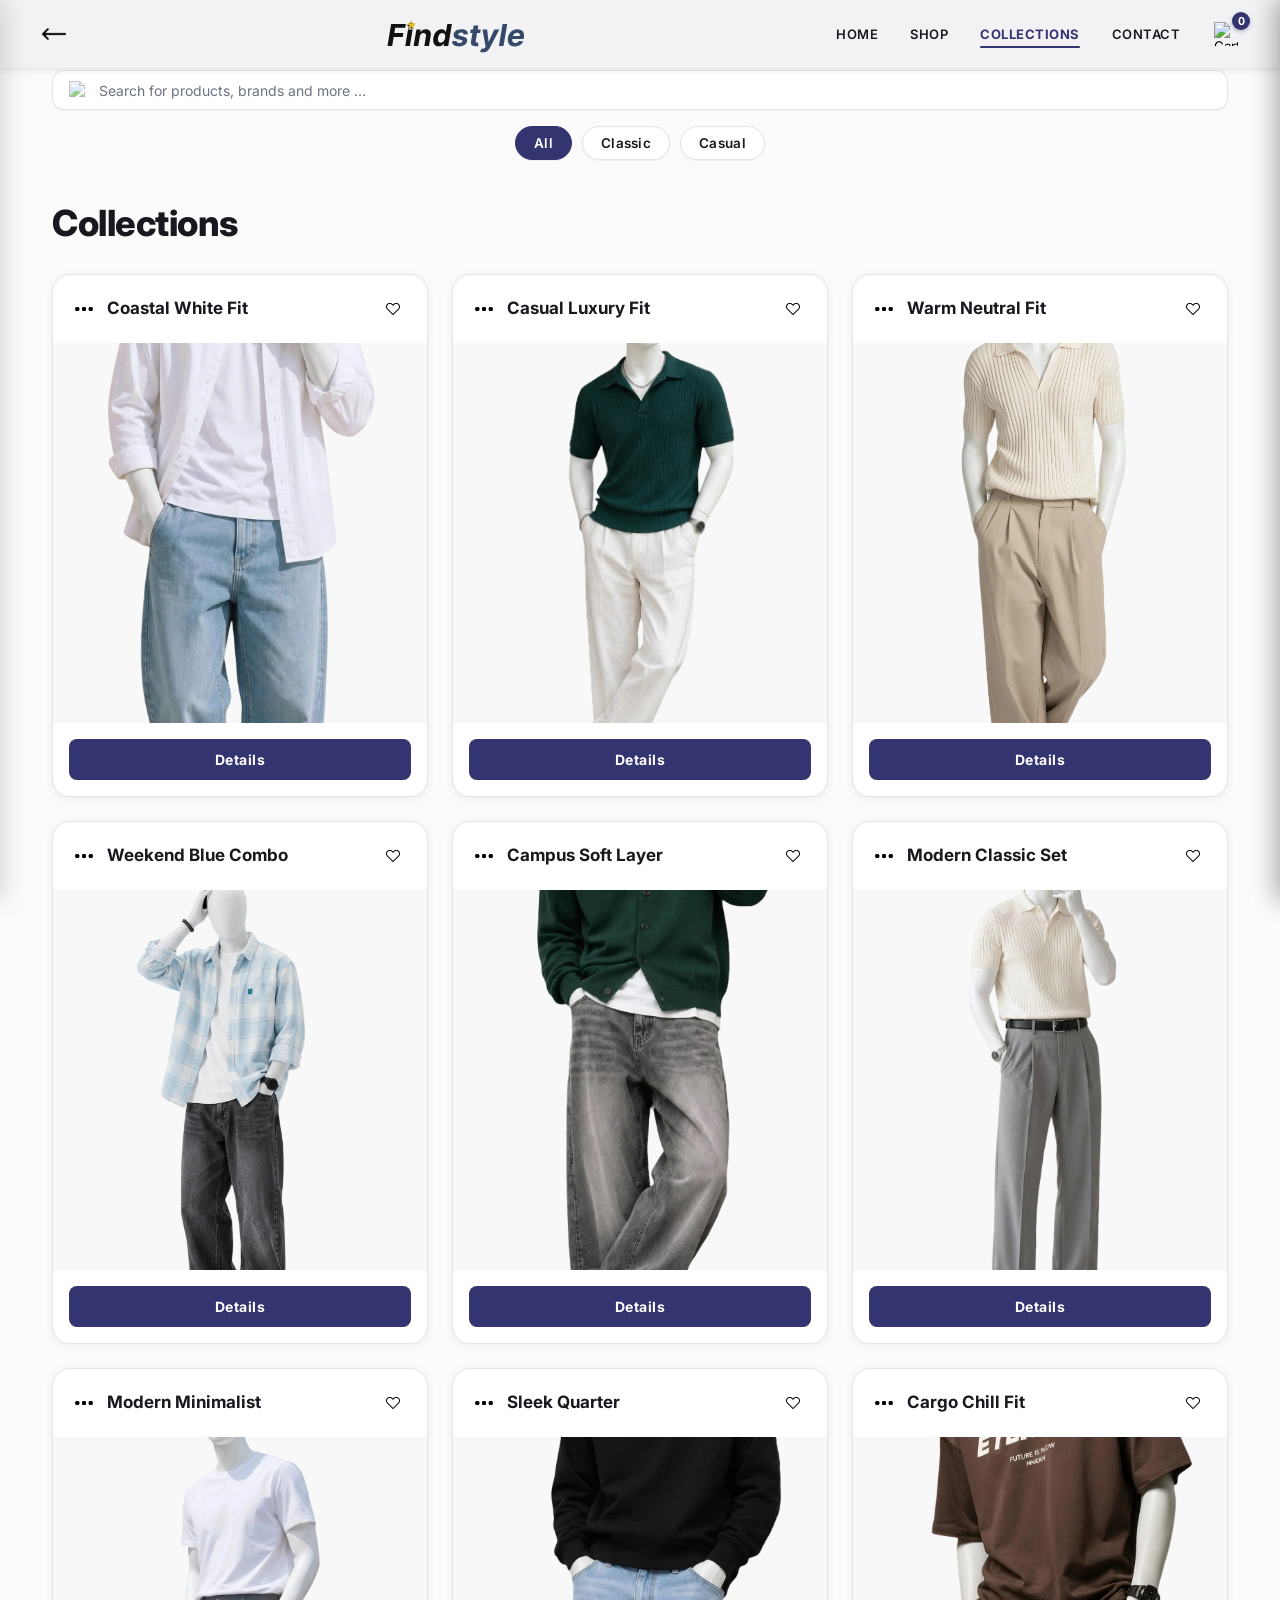
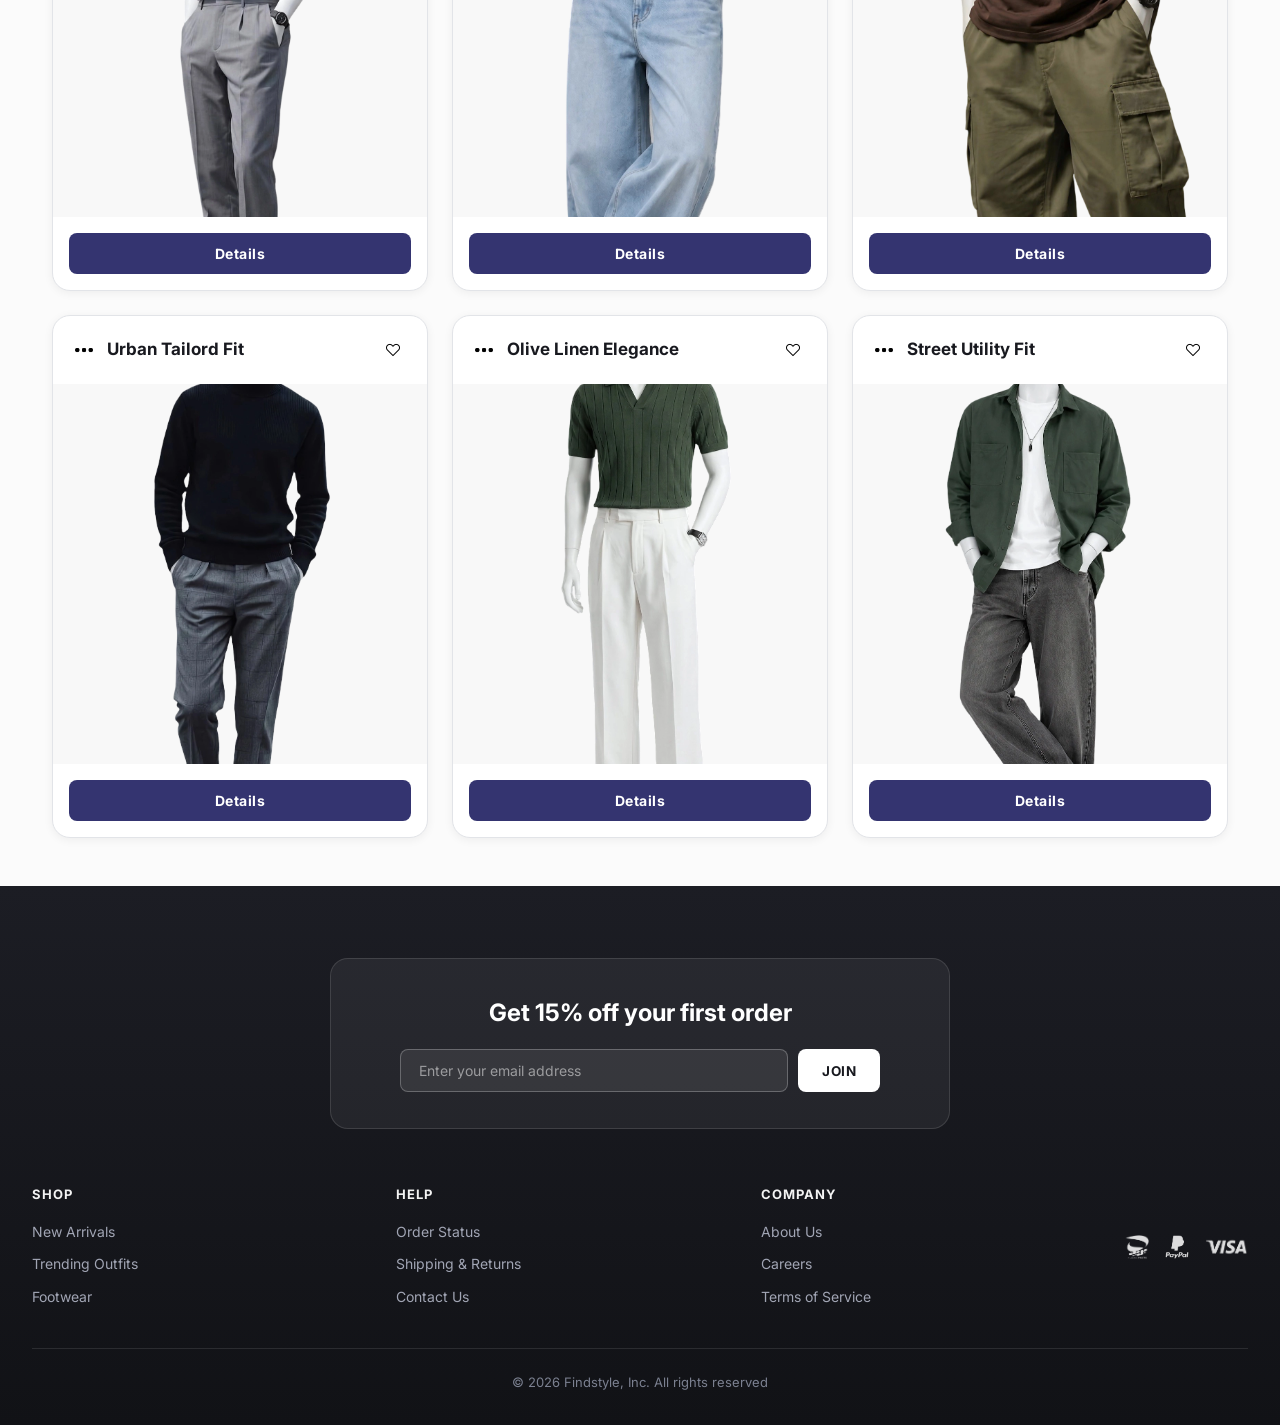
==== collections.html @ 46e3fc0c "Polish accessibility and design system" ====
<!doctype html>
<html lang="en">
  <head>
    <meta charset="UTF-8" />
    <meta name="viewport" content="width=device-width, initial-scale=1.0" />
    <meta name="description" content="Shop complete styled looks with FindStyle Collections. Handcrafted classic and casual outfit pairings with one-tap piece breakdown and fast delivery." />
    <title>Curated Outfits & Looks — FindStyle</title>
    <link rel="stylesheet" href="style.css" />
    <link rel="icon" href="favicon.png" />
    <link rel="preconnect" href="https://fonts.googleapis.com" />
    <link rel="preconnect" href="https://fonts.gstatic.com" crossorigin />
    <link
      href="https://fonts.googleapis.com/css2?family=Inter:wght@400;500;600;700&display=swap"
      rel="stylesheet"
    />
  </head>

  <body class="page-collections">
    <a href="#mainContent" class="skip-link">Skip to main content</a>
    <header class="header">
      <div class="header-left">
        <button class="menu-toggle" id="menuToggle" aria-label="Open menu">
          <img src="img/icons/menu.png" alt="Menu" width="512" height="512" />
        </button>
        <button class="back-btn" id="backBtn" aria-label="Go back">
          <img src="img/icons/left-arrow.png" alt="Back" width="512" height="512" />
        </button>
      </div>
      <a href="index.html" class="logo"><img src="img/general/logo.svg" alt="Findstyle" width="121" height="33" /></a>

      <div class="header-right">
        <nav class="desktop-nav" aria-label="Main Navigation">
          <div class="desktop-nav-links">
            <ul>
              <li><a href="index.html">HOME</a></li>
              <li><a href="shop.html">SHOP</a></li>
              <li><a class="active" href="collections.html">COLLECTIONS</a></li>
              <li><a href="https://wa.me/213559959122">CONTACT</a></li>
            </ul>
          </div>
        </nav>

        <button class="cart-btn" id="cartBtn" aria-label="Shopping Cart">
          <img src="img/icons/cart.png" alt="Cart" width="512" height="512" />
          <span class="cart-count" id="cartCount">0</span>
        </button>
      </div>
    </header>

    <nav class="mobile-nav" id="mobileNav">
      <button class="nav-close" id="navClose" aria-label="Close menu">
        <img src="img/icons/close.png" alt="Close menu" width="512" height="512" />
      </button>
      <ul>
        <li><a href="index.html">HOME</a></li>
        <li><a href="shop.html">SHOP</a></li>
        <li><a class="active" href="collections.html">COLLECTIONS</a></li>
        <li><a href="https://wa.me/213559959122">CONTACT</a></li>
      </ul>
    </nav>
    <div class="nav-overlay" id="navOverlay"></div>

    <main id="mainContent" tabindex="-1">

    <section class="search-bar search-bar-col">
      <img
        src="img/icons/search-interface-symbol.png"
        class="search-icon"
        alt="Search" width="512" height="512" />
      <input
        type="search"
        placeholder="Search for products, brands and more ..."
      />

      <button class="filter-btn" id="filterBtn" aria-label="Filter">
        <img src="img/icons/slideBar.png" class="filter-icon" alt="Filter" width="512" height="512" />
      </button>

      <div class="filter-dropdown" id="filterDropdown">
        <ul>
          <li><button type="button" class="filter-option" data-category="all">All</button></li>
          <li><button type="button" class="filter-option" data-category="classic">Classic</button></li>
          <li><button type="button" class="filter-option" data-category="casual">Casual</button></li>
        </ul>
      </div>
    </section>

    <section class="desk-search-div desk-search-div-col">
      <div class="search-bar">
        <img
          src="img/icons/search-interface-symbol.png"
          class="search-icon"
          alt="Search"
         width="512" height="512">
        <input
          type="search"
          placeholder="Search for products, brands and more ..."
        />
      </div>

      <div class="desk-catego">
        <button type="button" class="filter-option" data-category="all">All</button>
        <button type="button" class="filter-option" data-category="classic">Classic</button>
        <button type="button" class="filter-option" data-category="casual">Casual</button>
      </div>
    </section>

    <h1 class="shop-title">Collections</h1>

    <section class="outfit-grid" id="outfitCards">
      <article class="outfit-card" data-category="casual">
        <div class="card-header">
          <button class="options-btn" aria-label="Options">
            <img src="img/icons/three-dot-menu.png" alt="Options" width="512" height="512" />
          </button>
          <div class="options-dropdown">
            <ul>
              <li><button class="option-share">Share via WhatsApp</button></li>
              <li><button class="option-copy">Copy Link</button></li>
            </ul>
          </div>
          <h3>Coastal White Fit</h3>
          <button
            class="wishlist-btn wishlist-btn-col"
            aria-label="Add to wishlist"
          >
            <img src="img/icons/heart-outline.png" alt="Add to wishlist" width="256" height="256" />
          </button>
        </div>
        <img
          src="img/casual collection/CoastalWhiteFit.webp"
          alt="Coastal White Fit"
          class="outfit-img" width="1096" height="2560" />
        <button class="order-btn" data-outfit="CoastalWhiteFit">Details</button>
      </article>

      <article class="outfit-card" data-category="classic">
        <div class="card-header">
          <button class="options-btn" aria-label="Options">
            <img src="img/icons/three-dot-menu.png" alt="Options" width="512" height="512" />
          </button>
          <div class="options-dropdown">
            <ul>
              <li><button class="option-share">Share via WhatsApp</button></li>
              <li><button class="option-copy">Copy Link</button></li>
            </ul>
          </div>
          <h3>Casual Luxury Fit</h3>
          <button
            class="wishlist-btn wishlist-btn-col"
            aria-label="Add to wishlist"
          >
            <img src="img/icons/heart-outline.png" alt="Add to wishlist" width="256" height="256" />
          </button>
        </div>
        <img
          src="img/classic collection/CasualLuxuryFit.webp"
          alt="Casual Luxury Fit"
          class="outfit-img" width="783" height="1376" />
        <button class="order-btn" data-outfit="CasualLuxuryFit">Details</button>
      </article>

      <article class="outfit-card" data-category="classic">
        <div class="card-header">
          <button class="options-btn" aria-label="Options">
            <img src="img/icons/three-dot-menu.png" alt="Options" width="512" height="512" />
          </button>
          <div class="options-dropdown">
            <ul>
              <li><button class="option-share">Share via WhatsApp</button></li>
              <li><button class="option-copy">Copy Link</button></li>
            </ul>
          </div>
          <h3>Warm Neutral Fit</h3>
          <button
            class="wishlist-btn wishlist-btn-col"
            aria-label="Add to wishlist"
          >
            <img src="img/icons/heart-outline.png" alt="Add to wishlist" width="256" height="256" />
          </button>
        </div>
        <img
          src="img/classic collection/WarmNeutralFit.webp"
          alt="Warm Neutral Fit"
          class="outfit-img" width="1437" height="2560" loading="lazy" />
        <button class="order-btn" data-outfit="WarmNeutralFit">Details</button>
      </article>

      <article class="outfit-card" data-category="casual">
        <div class="card-header">
          <button class="options-btn" aria-label="Options">
            <img src="img/icons/three-dot-menu.png" alt="Options" width="512" height="512" />
          </button>
          <div class="options-dropdown">
            <ul>
              <li><button class="option-share">Share via WhatsApp</button></li>
              <li><button class="option-copy">Copy Link</button></li>
            </ul>
          </div>
          <h3>Weekend Blue Combo</h3>
          <button
            class="wishlist-btn wishlist-btn-col"
            aria-label="Add to wishlist"
          >
            <img src="img/icons/heart-outline.png" alt="Add to wishlist" width="256" height="256" />
          </button>
        </div>
        <img
          src="img/casual collection/WeekendBlueCombo.webp"
          alt="Weekend Blue Combo"
          class="outfit-img" width="1276" height="1918" loading="lazy" />
        <button class="order-btn" data-outfit="WeekendBlueCombo">
          Details
        </button>
      </article>

      <article class="outfit-card" data-category="casual">
        <div class="card-header">
          <button class="options-btn" aria-label="Options">
            <img src="img/icons/three-dot-menu.png" alt="Options" width="512" height="512" />
          </button>
          <div class="options-dropdown">
            <ul>
              <li><button class="option-share">Share via WhatsApp</button></li>
              <li><button class="option-copy">Copy Link</button></li>
            </ul>
          </div>
          <h3>Campus Soft Layer</h3>
          <button
            class="wishlist-btn wishlist-btn-col"
            aria-label="Add to wishlist"
          >
            <img src="img/icons/heart-outline.png" alt="Add to wishlist" width="256" height="256" />
          </button>
        </div>
        <img
          src="img/casual collection/CampusSoftLayer.webp"
          alt="Campus Soft Layer"
          class="outfit-img" width="1079" height="2560" loading="lazy" />
        <button class="order-btn" data-outfit="CampusSoftLayer">Details</button>
      </article>

      <article class="outfit-card" data-category="classic">
        <div class="card-header">
          <button class="options-btn" aria-label="Options">
            <img src="img/icons/three-dot-menu.png" alt="Options" width="512" height="512" />
          </button>
          <div class="options-dropdown">
            <ul>
              <li><button class="option-share">Share via WhatsApp</button></li>
              <li><button class="option-copy">Copy Link</button></li>
            </ul>
          </div>
          <h3>Modern Classic Set</h3>
          <button
            class="wishlist-btn wishlist-btn-col"
            aria-label="Add to wishlist"
          >
            <img src="img/icons/heart-outline.png" alt="Add to wishlist" width="256" height="256" />
          </button>
        </div>
        <img
          src="img/classic collection/ModernClassicSet.webp"
          alt="Modern Classic Set"
          class="outfit-img" width="1080" height="1920" loading="lazy" />
        <button class="order-btn" data-outfit="ModernClassicSet">
          Details
        </button>
      </article>

      <article class="outfit-card" data-category="classic">
        <div class="card-header">
          <button class="options-btn" aria-label="Options">
            <img src="img/icons/three-dot-menu.png" alt="Options" width="512" height="512" />
          </button>
          <div class="options-dropdown">
            <ul>
              <li><button class="option-share">Share via WhatsApp</button></li>
              <li><button class="option-copy">Copy Link</button></li>
            </ul>
          </div>
          <h3>Modern Minimalist</h3>
          <button
            class="wishlist-btn wishlist-btn-col"
            aria-label="Add to wishlist"
          >
            <img src="img/icons/heart-outline.png" alt="Add to wishlist" width="256" height="256" />
          </button>
        </div>
        <img
          src="img/classic collection/ModernMinimalist.webp"
          alt="Modern Minimalist"
          class="outfit-img" width="1080" height="1920" loading="lazy" />
        <button class="order-btn" data-outfit="ModernMinimalist">
          Details
        </button>
      </article>

      <article class="outfit-card" data-category="casual">
        <div class="card-header">
          <button class="options-btn" aria-label="Options">
            <img src="img/icons/three-dot-menu.png" alt="Options" width="512" height="512" />
          </button>
          <div class="options-dropdown">
            <ul>
              <li><button class="option-share">Share via WhatsApp</button></li>
              <li><button class="option-copy">Copy Link</button></li>
            </ul>
          </div>
          <h3>Sleek Quarter</h3>
          <button
            class="wishlist-btn wishlist-btn-col"
            aria-label="Add to wishlist"
          >
            <img src="img/icons/heart-outline.png" alt="Add to wishlist" width="256" height="256" />
          </button>
        </div>
        <img
          src="img/casual collection/SleekQuarter-Zip.webp"
          alt="Sleek Quarter"
          class="outfit-img" width="1065" height="2560" loading="lazy" />
        <button class="order-btn" data-outfit="SleekQuarter">Details</button>
      </article>

      <article class="outfit-card" data-category="casual">
        <div class="card-header">
          <button class="options-btn" aria-label="Options">
            <img src="img/icons/three-dot-menu.png" alt="Options" width="512" height="512" />
          </button>
          <div class="options-dropdown">
            <ul>
              <li><button class="option-share">Share via WhatsApp</button></li>
              <li><button class="option-copy">Copy Link</button></li>
            </ul>
          </div>
          <h3>Cargo Chill Fit</h3>
          <button
            class="wishlist-btn wishlist-btn-col"
            aria-label="Add to wishlist"
          >
            <img src="img/icons/heart-outline.png" alt="Add to wishlist" width="256" height="256" />
          </button>
        </div>
        <img
          src="img/casual collection/CargoChillFit.webp"
          alt="Cargo Chill Fit"
          class="outfit-img" width="1064" height="2560" loading="lazy" />
        <button class="order-btn" data-outfit="CargoChillFit">Details</button>
      </article>

      <article class="outfit-card" data-category="classic">
        <div class="card-header">
          <button class="options-btn" aria-label="Options">
            <img src="img/icons/three-dot-menu.png" alt="Options" width="512" height="512" />
          </button>
          <div class="options-dropdown">
            <ul>
              <li><button class="option-share">Share via WhatsApp</button></li>
              <li><button class="option-copy">Copy Link</button></li>
            </ul>
          </div>
          <h3>Urban Tailord Fit</h3>
          <button
            class="wishlist-btn wishlist-btn-col"
            aria-label="Add to wishlist"
          >
            <img src="img/icons/heart-outline.png" alt="Add to wishlist" width="256" height="256" />
          </button>
        </div>
        <img
          src="img/classic collection/UrbanTailoredFit.webp"
          alt="Urban Tailored Fit"
          class="outfit-img" width="1097" height="1920" loading="lazy" />
        <button class="order-btn" data-outfit="UrbanTailoredFit">
          Details
        </button>
      </article>

      <article class="outfit-card" data-category="classic">
        <div class="card-header">
          <button class="options-btn" aria-label="Options">
            <img src="img/icons/three-dot-menu.png" alt="Options" width="512" height="512" />
          </button>
          <div class="options-dropdown">
            <ul>
              <li><button class="option-share">Share via WhatsApp</button></li>
              <li><button class="option-copy">Copy Link</button></li>
            </ul>
          </div>
          <h3>Olive Linen Elegance</h3>
          <button
            class="wishlist-btn wishlist-btn-col"
            aria-label="Add to wishlist"
          >
            <img src="img/icons/heart-outline.png" alt="Add to wishlist" width="256" height="256" />
          </button>
        </div>
        <img
          src="img/classic collection/OliveLinenElegance.webp"
          alt="Olive Linen Elegance"
          class="outfit-img" width="1081" height="1920" loading="lazy" />
        <button class="order-btn" data-outfit="OliveLinenElegance">
          Details
        </button>
      </article>

      <article class="outfit-card" data-category="casual">
        <div class="card-header">
          <button class="options-btn" aria-label="Options">
            <img src="img/icons/three-dot-menu.png" alt="Options" width="512" height="512" />
          </button>
          <div class="options-dropdown">
            <ul>
              <li><button class="option-share">Share via WhatsApp</button></li>
              <li><button class="option-copy">Copy Link</button></li>
            </ul>
          </div>
          <h3>Street Utility Fit</h3>
          <button
            class="wishlist-btn wishlist-btn-col"
            aria-label="Add to wishlist"
          >
            <img src="img/icons/heart-outline.png" alt="Add to wishlist" width="256" height="256" />
          </button>
        </div>
        <img
          src="img/casual collection/StreetUtilityFit.webp"
          alt="Street Utility Fit"
          class="outfit-img" width="1081" height="1920" loading="lazy" />
        <button class="order-btn" data-outfit="StreetUtilityFit">
          Details
        </button>
      </article>
    </section>
    </main>

    <footer class="site-footer">
      <div class="newsletter">
        <h2>Get 15% off your first order</h2>
        <form class="newsletter-form">
          <input type="email" placeholder="Enter your email address" required />
          <button type="submit">JOIN</button>
        </form>
      </div>
      <div class="footer-links">
        <div class="footer-col">
          <h3>SHOP</h3>
          <ul>
            <li><a href="shop.html?category=all">New Arrivals</a></li>
            <li><a href="collections.html">Trending Outfits</a></li>
            <li><a href="shop.html?category=shoes">Footwear</a></li>
          </ul>
        </div>
        <div class="footer-col">
          <h3>HELP</h3>
          <ul>
            <li><a href="https://wa.me/213559959122">Order Status</a></li>
            <li><a href="#">Shipping &amp; Returns</a></li>
            <li><a href="https://wa.me/213559959122">Contact Us</a></li>
          </ul>
        </div>
        <div class="footer-col desktop-footer-col">
          <h3>COMPANY</h3>
          <ul>
            <li><a href="https://wa.me/213559959122">About Us</a></li>
            <li><a href="#">Careers</a></li>
            <li><a href="https://wa.me/213559959122">Terms of Service</a></li>
          </ul>
        </div>
        <div class="desktop-payment">
          <img src="img/general/baridimob.png" alt="BaridiMob" class="baridimob" width="900" height="900" loading="lazy">
          <img src="img/general/paypal.png" alt="PayPal" class="paypal" width="1186" height="1170" loading="lazy">
          <img src="img/general/visa.png" alt="Visa" class="visa" width="1476" height="828" loading="lazy">
        </div>
      </div>
      <div class="footer-foot">
        <p class="footer-copyright">
          &copy; 2026 Findstyle, Inc. All rights reserved
        </p>
      </div>
    </footer>

    <div class="outfit-panal-overlay" id="outfitPanalOverlay"></div>

    <div class="outfit-panal" id="outfitPanal">
      <div class="outfit-panal-header">
        <h3>Shop This look</h3>
        <button
          class="outfit-panal-close"
          id="outfitPanalClose"
          aria-label="Close"
        >
          &times;
        </button>
      </div>
      <div class="outfit-panal-items" id="outfitPanalItems">
        <!-- Outfit items will be dynamically added here -->
      </div>
    </div>

    <div class="cart-overlay" id="cartOverlay"></div>

    <div class="cart-drawer" id="cartDrawer">
      <div class="cart-drawer-header">
        <h3>Your Cart</h3>
        <button class="cart-drawer-close" id="cartDrawerClose" aria-label="Close cart">&times;</button>
      </div>
      <div class="cart-items" id="cartItems"></div>
      <div class="cart-footer">
        <div class="cart-total">
          <span>Total:</span>
          <span id="cartTotal">$0</span>
        </div>
        <div class="cart-footer-actions">
          <button type="button" class="btn-clear-cart" id="clearCartBtn">Clear Cart</button>
          <a
            href="https://wa.me/213559959122"
            class="btn-checkout"
            id="checkoutBtn"
            target="_blank"
            rel="noopener noreferrer"
            >Order via WhatsApp</a
          >
        </div>
      </div>
    </div>

    <script src="products.js"></script>
    <script src="script.js"></script>
  </body>
</html>
---- style.css ----
/* ==========================================================================
   FindStyle E-Commerce — Design System & Master Stylesheet
   Stage 2 Refactoring: Tokenized, Deduplicated, Accessible & Responsive
   ========================================================================== */

/* --------------------------------------------------------------------------
   1. Design Tokens (CSS Custom Properties)
   -------------------------------------------------------------------------- */
:root {
  /* Brand Palette */
  --color-primary: #343470;
  --color-primary-hover: #272758;
  --color-primary-light: #4242a2;
  --color-primary-glow: rgba(52, 52, 112, 0.15);

  --color-accent-classic: #313148;
  --color-accent-casual: #6a796b;

  /* Neutrals & Surfaces */
  --color-bg-body: #fbfbfb;
  --color-bg-surface: #ffffff;
  --color-bg-card: #f8f8f8;
  --color-bg-muted: #f0f0f2;
  --color-bg-header: rgba(242, 242, 245, 0.95);
  --color-bg-dark: #1c1d24;
  --color-bg-dark-deep: #111216;

  /* Borders */
  --color-border: #e2e4e8;
  --color-border-dark: #b8bcc4;
  --color-border-card: #e5e5e7;

  /* Typography */
  --font-sans: 'Inter', -apple-system, BlinkMacSystemFont, 'Segoe UI', Roboto, Oxygen, Ubuntu, Cantarell, sans-serif;
  --color-text-main: #18191f;
  --color-text-muted: #4b5563; /* WCAG AA: 6.8:1 on white */
  --color-text-light: #6b7280; /* WCAG AA: 4.8:1 on white */
  --color-text-inverse: #ffffff;

  /* Spacing & Radii */
  --radius-xs: 4px;
  --radius-sm: 8px;
  --radius-md: 12px;
  --radius-lg: 18px;
  --radius-xl: 24px;
  --radius-pill: 9999px;

  /* Shadows */
  --shadow-xs: 0 1px 2px rgba(0, 0, 0, 0.05);
  --shadow-sm: 0 2px 8px rgba(0, 0, 0, 0.08);
  --shadow-card: 0 2px 10px rgba(0, 0, 0, 0.06);
  --shadow-card-hover: 0 8px 24px rgba(0, 0, 0, 0.12);
  --shadow-drawer: -4px 0 24px rgba(0, 0, 0, 0.18);
  --shadow-dropdown: 0 8px 24px rgba(0, 0, 0, 0.12);

    /* Semantic Status & Utility Tokens */
  --color-rating: #f59e0b;
  --color-warning: #d97706;
  --color-danger: #dc2626;
  --color-danger-hover: #b91c1c;
  --color-danger-subtle: rgba(220, 38, 38, 0.08);
  --color-success: #16a34a;
  --color-info: #2563eb;
  --color-whatsapp: #25d366;
  --color-whatsapp-hover: #20bd5a;

  /* Transitions */
  --transition-fast: 0.15s ease;
  --transition-normal: 0.25s ease;
  --transition-smooth: 0.35s cubic-bezier(0.16, 1, 0.3, 1);
}


/* Accessible Focus Indicators (WCAG 2.4.7 & Web Interface Guidelines) */
:focus-visible {
  outline: 2px solid var(--color-primary-light);
  outline-offset: 2px;
}

button:focus-visible,
a:focus-visible,
input:focus-visible,
select:focus-visible {
  outline: 2px solid var(--color-primary-light);
  outline-offset: 2px;
}

:focus:not(:focus-visible) {
  outline: none;
}

.skip-link {
  position: absolute;
  top: -100px;
  left: 16px;
  z-index: 1000;
  padding: 10px 18px;
  background: var(--color-primary);
  color: var(--color-text-inverse);
  font-size: 14px;
  font-weight: 600;
  border-radius: var(--radius-sm);
  box-shadow: var(--shadow-sm);
  transition: top var(--transition-fast);
}

.skip-link:focus-visible {
  top: 12px;
}

/* --------------------------------------------------------------------------
   2. Reset & Base Elements
   -------------------------------------------------------------------------- */
*, *::before, *::after {
  box-sizing: border-box;
  margin: 0;
  padding: 0;
}

html {
  max-width: 100%;
  overflow-x: hidden;
  scroll-behavior: smooth;
  -webkit-text-size-adjust: 100%;
}

body {
  font-family: var(--font-sans);
  font-size: 15px;
  line-height: 1.5;
  color: var(--color-text-main);
  background-color: var(--color-bg-body);
  display: flex;
  flex-direction: column;
  min-height: 100vh;
  max-width: 100%;
  overflow-x: hidden;
  -webkit-font-smoothing: antialiased;
  -moz-osx-font-smoothing: grayscale;
}

a {
  text-decoration: none;
  color: inherit;
  transition: color var(--transition-fast);
}

button {
  font-family: inherit;
  cursor: pointer;
  border: none;
  background: none;
}

img {
  max-width: 100%;
  height: auto;
  display: block;
}

input, select, textarea {
  font-family: inherit;
  font-size: inherit;
}

/* --------------------------------------------------------------------------
   3. Header & Global Navigation
   -------------------------------------------------------------------------- */
.header {
  position: fixed;
  top: 0;
  left: 0;
  width: 100%;
  z-index: 100;
  display: flex;
  justify-content: space-between;
  align-items: center;
  background-color: var(--color-bg-header);
  backdrop-filter: blur(12px);
  -webkit-backdrop-filter: blur(12px);
  padding: clamp(8px, 1.5vw, 12px) clamp(16px, 3.5vw, 32px);
  box-shadow: var(--shadow-sm);
  border-bottom: 1px solid rgba(0, 0, 0, 0.05);
}

.header-left {
  display: flex;
  align-items: center;
  gap: 4px;
}

.header-right {
  display: flex;
  align-items: center;
  gap: clamp(12px, 2vw, 24px);
}

.menu-toggle,
.back-btn,
.cart-btn {
  background: none;
  border: none;
  display: inline-flex;
  align-items: center;
  justify-content: center;
  min-width: 44px;
  min-height: 44px;
  padding: 8px;
  border-radius: var(--radius-sm);
  transition: background-color var(--transition-fast), transform var(--transition-fast);
  position: relative;
  touch-action: manipulation;
}

.menu-toggle:hover,
.back-btn:hover,
.cart-btn:hover {
  background-color: rgba(0, 0, 0, 0.05);
}

.menu-toggle:active,
.back-btn:active,
.cart-btn:active {
  transform: scale(0.95);
}

.menu-toggle img,
.back-btn img,
.cart-btn img {
  width: clamp(20px, 2.5vw, 24px);
  height: clamp(20px, 2.5vw, 24px);
  object-fit: contain;
}

.logo img {
  height: clamp(34px, 4.5vw, 42px);
  width: auto;
  transition: opacity var(--transition-fast);
}

.logo:hover img {
  opacity: 0.85;
}

/* Cart badge counter */
.cart-count {
  position: absolute;
  top: 0px;
  right: -2px;
  background-color: var(--color-primary);
  color: var(--color-text-inverse);
  font-size: 11px;
  font-weight: 700;
  min-width: 18px;
  height: 18px;
  border-radius: var(--radius-pill);
  display: flex;
  align-items: center;
  justify-content: center;
  padding: 0 4px;
  box-shadow: 0 2px 4px rgba(52, 52, 112, 0.3);
}

/* Desktop Navigation */
.desktop-nav {
  display: none;
  align-items: center;
  gap: clamp(24px, 3vw, 40px);
}

.desktop-nav-links ul {
  display: flex;
  align-items: center;
  gap: clamp(18px, 2.5vw, 32px);
  list-style: none;
}

.desktop-nav-links a {
  font-size: 13px;
  font-weight: 600;
  letter-spacing: 0.5px;
  color: var(--color-text-main);
  position: relative;
  padding: 6px 0;
  transition: color var(--transition-fast);
}

.desktop-nav-links a:hover {
  color: var(--color-primary-light);
}

.desktop-nav-links a.active {
  color: var(--color-primary);
  font-weight: 700;
}

.desktop-nav-links a.active::after {
  content: '';
  position: absolute;
  bottom: 0;
  left: 0;
  right: 0;
  height: 2px;
  background-color: var(--color-primary);
  border-radius: var(--radius-pill);
}

/* Mobile Drawer Navigation */
.mobile-nav {
  position: fixed;
  top: 0;
  left: 0;
  height: 100%;
  width: clamp(240px, 75vw, 320px);
  background: var(--color-bg-surface);
  transform: translateX(-100%);
  transition: transform var(--transition-smooth);
  z-index: 200;
  padding: 80px 32px 40px;
  box-shadow: 4px 0 24px rgba(0, 0, 0, 0.15);
  display: flex;
  flex-direction: column;
}

.mobile-nav.is-open {
  transform: translateX(0);
}

.mobile-nav ul {
  list-style: none;
  display: flex;
  flex-direction: column;
  gap: 1.75rem;
  margin-top: 20px;
}

.mobile-nav li a {
  font-size: 18px;
  font-weight: 700;
  color: var(--color-text-main);
  letter-spacing: 0.5px;
  transition: color var(--transition-fast), transform var(--transition-fast);
  display: inline-block;
}

.mobile-nav li a:hover,
.mobile-nav li a:active {
  color: var(--color-primary-light);
  transform: translateX(4px);
}

.nav-close {
  position: absolute;
  top: 20px;
  right: 20px;
  padding: 8px;
  border-radius: var(--radius-pill);
  transition: background-color var(--transition-fast);
}

.nav-close:hover {
  background-color: rgba(0, 0, 0, 0.05);
}

.nav-close img {
  width: 20px;
  height: 20px;
}

.nav-overlay {
  position: fixed;
  inset: 0;
  background: rgba(0, 0, 0, 0.45);
  opacity: 0;
  pointer-events: none;
  transition: opacity var(--transition-normal);
  z-index: 150;
  backdrop-filter: blur(2px);
}

.nav-overlay.is-visible {
  opacity: 1;
  pointer-events: auto;
}

/* --------------------------------------------------------------------------
   4. Hero Section
   -------------------------------------------------------------------------- */
.hero {
  position: relative;
  height: 100dvh;
  min-height: 520px;
  overflow: hidden;
  background-color: #0b0c10;
}

.hero-track-mobile {
  display: flex;
  width: 100%;
  height: 100%;
}

.hero-slide {
  width: 100%;
  height: 100%;
  background-size: cover;
  background-position: center;
  background-repeat: no-repeat;
  flex-shrink: 0;
}

.hero-content {
  position: absolute;
  bottom: clamp(50px, 10vw, 80px);
  left: 0;
  right: 0;
  padding: 0 24px;
  z-index: 5;
  display: flex;
  flex-direction: column;
  align-items: center;
  justify-content: center;
  text-align: center;
}

.hero-content h1 {
  color: var(--color-text-inverse);
  font-size: clamp(28px, 6vw, 44px);
  font-weight: 900;
  font-style: italic;
  text-transform: uppercase;
  letter-spacing: -0.5px;
  margin-bottom: 8px;
  text-shadow: 0 2px 12px rgba(0, 0, 0, 0.4);
}

.hero-content p {
  color: rgba(255, 255, 255, 0.9);
  font-size: clamp(16px, 3.5vw, 22px);
  font-weight: 500;
  margin-bottom: 24px;
  text-shadow: 0 1px 8px rgba(0, 0, 0, 0.3);
}

.hero-btn {
  display: inline-block;
  padding: 14px 44px;
  background: rgba(18, 18, 30, 0.75);
  border: 1.5px solid rgba(255, 255, 255, 0.9);
  border-radius: var(--radius-lg);
  color: var(--color-text-inverse);
  font-size: 17px;
  font-weight: 600;
  letter-spacing: 1px;
  text-transform: uppercase;
  backdrop-filter: blur(8px);
  transition: transform var(--transition-fast), background-color var(--transition-fast), box-shadow var(--transition-fast);
}

.hero-btn:hover {
  background: var(--color-primary);
  border-color: var(--color-primary);
  transform: translateY(-2px);
  box-shadow: 0 8px 24px rgba(52, 52, 112, 0.4);
}

.hero-dots {
  position: absolute;
  bottom: 24px;
  left: 0;
  right: 0;
  display: flex;
  justify-content: center;
  gap: 8px;
  z-index: 10;
}

.dot::before {
  content: '';
  position: absolute;
  top: -16px;
  left: -16px;
  right: -16px;
  bottom: -16px;
  min-width: 44px;
  min-height: 44px;
}

.dot {
  width: 10px;
  height: 10px;
  position: relative;
  border-radius: var(--radius-pill);
  background: rgba(255, 255, 255, 0.4);
  border: none;
  cursor: pointer;
  transition: background var(--transition-fast), width var(--transition-fast);
}

.dot.is-active {
  background: var(--color-text-inverse);
  width: 22px;
}

/* --------------------------------------------------------------------------
   5. Collections Banners (Classic / Casual)
   -------------------------------------------------------------------------- */
.collection {
  padding: clamp(36px, 6vw, 64px) clamp(16px, 4vw, 32px);
  max-width: 1240px;
  margin: 0 auto;
  text-align: center;
  width: 100%;
}

.collection-header h2 {
  font-size: clamp(24px, 4vw, 32px);
  font-weight: 800;
  color: var(--color-primary);
  margin-bottom: 8px;
  letter-spacing: -0.5px;
}

.collection-header p {
  font-size: 15px;
  color: var(--color-text-muted);
  margin-bottom: clamp(24px, 4vw, 36px);
}

.collection-div {
  display: grid;
  grid-template-columns: 1fr;
  gap: 20px;
}

.collection-card {
  position: relative;
  height: 240px;
  border-radius: var(--radius-lg);
  overflow: hidden;
  box-shadow: var(--shadow-card);
  transition: transform var(--transition-normal), box-shadow var(--transition-normal);
}

.collection-card:hover {
  transform: translateY(-3px);
  box-shadow: var(--shadow-card-hover);
}

.collection-card img {
  position: absolute;
  inset: 0;
  width: 100%;
  height: 100%;
  object-fit: cover;
  transition: transform var(--transition-smooth);
}

.collection-card:hover img {
  transform: scale(1.03);
}

.card-content {
  position: relative;
  z-index: 2;
  padding: 24px;
  display: flex;
  flex-direction: column;
  justify-content: center;
  height: 100%;
  max-width: 60%;
}

.classic-content {
  margin-right: auto;
  text-align: left;
  align-items: flex-start;
  background: linear-gradient(90deg, rgba(255, 255, 255, 0.95) 0%, rgba(255, 255, 255, 0.75) 60%, transparent 100%);
}

.casual-content {
  margin-left: auto;
  text-align: right;
  align-items: flex-end;
  background: linear-gradient(270deg, rgba(255, 255, 255, 0.95) 0%, rgba(255, 255, 255, 0.75) 60%, transparent 100%);
}

.card-content h3 {
  font-size: clamp(20px, 3.5vw, 24px);
  font-weight: 800;
  color: var(--color-text-main);
  margin-bottom: 4px;
}

.card-content p {
  font-size: 14px;
  font-weight: 500;
  color: var(--color-text-muted);
  margin-bottom: 16px;
}

.collection-btn {
  display: inline-block;
  padding: 10px 22px;
  color: var(--color-text-inverse);
  border-radius: var(--radius-sm);
  font-size: 13px;
  font-weight: 700;
  letter-spacing: 0.5px;
  box-shadow: var(--shadow-xs);
  transition: transform var(--transition-fast), opacity var(--transition-fast);
}

.collection-btn:hover {
  transform: translateY(-2px);
  opacity: 0.92;
}

/* --------------------------------------------------------------------------
   6. Search & Category Filters
   -------------------------------------------------------------------------- */
.search-bar {
  display: flex;
  align-items: center;
  gap: 12px;
  padding: 10px 16px;
  margin: 0 clamp(16px, 4vw, 32px) 24px;
  background: var(--color-bg-surface);
  border: 1px solid var(--color-border);
  border-radius: var(--radius-md);
  box-shadow: var(--shadow-xs);
  position: relative;
  transition: border-color var(--transition-fast), box-shadow var(--transition-fast);
}

.search-bar:focus-within {
  border-color: var(--color-primary-light);
  box-shadow: 0 0 0 3px var(--color-primary-glow);
}

.search-icon,
.filter-icon {
  width: 18px;
  height: 18px;
  flex-shrink: 0;
  opacity: 0.6;
}

.search-bar input {
  flex: 1;
  border: none;
  outline: none;
  font-size: 14px;
  background: transparent;
  color: var(--color-text-main);
}

.search-bar input::placeholder {
  color: var(--color-text-light);
}

.filter-btn {
  background: none;
  border: none;
  padding: 4px;
  display: flex;
  align-items: center;
  justify-content: center;
  border-radius: var(--radius-xs);
}

.filter-dropdown {
  position: absolute;
  top: calc(100% + 8px);
  right: 0;
  background: var(--color-bg-surface);
  border: 1px solid var(--color-border);
  border-radius: var(--radius-md);
  box-shadow: var(--shadow-dropdown);
  min-width: 180px;
  opacity: 0;
  transform: translateY(-6px);
  pointer-events: none;
  transition: opacity var(--transition-fast), transform var(--transition-fast);
  z-index: 50;
  overflow: hidden;
}

.filter-dropdown.is-open {
  opacity: 1;
  transform: translateY(0);
  pointer-events: auto;
}

.filter-dropdown ul {
  list-style: none;
  padding: 6px 0;
}

.filter-option {
  display: block;
  width: 100%;
  text-align: left;
  padding: 10px 18px;
  background: none;
  border: none;
  font-size: 14px;
  font-weight: 500;
  color: var(--color-text-main);
  transition: background-color var(--transition-fast), color var(--transition-fast);
}

.filter-option:hover,
.filter-option:active {
  background-color: var(--color-bg-muted);
  color: var(--color-primary);
}

.filter-option.is-active {
  background-color: var(--color-primary-glow);
  color: var(--color-primary);
  font-weight: 700;
}

/* Desktop Search & Category Bar */
.desk-search-div {
  display: none;
  flex-direction: column;
  gap: 16px;
  max-width: 1240px;
  margin: 0 auto 36px;
  padding: 0 clamp(16px, 4vw, 32px);
  width: 100%;
}

.desk-search-div .search-bar {
  margin: 0;
}

.desk-catego {
  display: flex;
  flex-wrap: wrap;
  gap: 10px;
  justify-content: center;
}

.desk-catego .filter-option {
  width: auto;
  padding: 8px 18px;
  border: 1px solid var(--color-border);
  border-radius: var(--radius-pill);
  background: var(--color-bg-surface);
  font-size: 13.5px;
  font-weight: 600;
  letter-spacing: 0.3px;
  box-shadow: var(--shadow-xs);
  transition: border-color var(--transition-fast), color var(--transition-fast), background-color var(--transition-fast), transform var(--transition-fast);
}

.desk-catego .filter-option:hover {
  border-color: var(--color-primary);
  color: var(--color-primary);
  background-color: var(--color-primary-glow);
  transform: translateY(-1px);
}

.desk-catego .filter-option.is-active {
  background-color: var(--color-primary);
  border-color: var(--color-primary);
  color: var(--color-text-inverse);
}

/* --------------------------------------------------------------------------
   7. Product Rows & Cards (Home Page)
   -------------------------------------------------------------------------- */
.category-row {
  margin-bottom: clamp(32px, 5vw, 48px);
  max-width: 1240px;
  margin-inline: auto;
  width: 100%;
}

.category-header {
  display: flex;
  justify-content: space-between;
  align-items: center;
  padding: 0 clamp(16px, 4vw, 32px);
  margin-bottom: 16px;
}

.category-header h2 {
  font-size: clamp(19px, 3vw, 24px);
  font-weight: 700;
  letter-spacing: -0.3px;
  color: var(--color-text-main);
}

.view-all {
  font-size: 13px;
  font-weight: 600;
  padding: 6px 14px;
  border: 1px solid var(--color-border-dark);
  border-radius: var(--radius-pill);
  color: var(--color-text-muted);
  transition: border-color var(--transition-fast), color var(--transition-fast), background-color var(--transition-fast);
}

.view-all:hover {
  border-color: var(--color-primary);
  color: var(--color-primary);
  background-color: var(--color-primary-glow);
}

.product-scroll {
  display: flex;
  gap: 16px;
  overflow-x: auto;
  padding: 4px clamp(16px, 4vw, 32px) 16px;
  scroll-padding-left: 16px;
  scroll-snap-type: x mandatory;
  -webkit-overflow-scrolling: touch;
  scrollbar-width: thin;
}

.product-scroll::-webkit-scrollbar {
  height: 6px;
}

.product-scroll::-webkit-scrollbar-thumb {
  background: var(--color-border-dark);
  border-radius: var(--radius-pill);
}

.product-card {
  position: relative;
  flex: 0 0 auto;
  width: clamp(160px, 38vw, 210px);
  scroll-snap-align: start;
  background: var(--color-bg-surface);
  border: 1px solid var(--color-border-card);
  border-radius: var(--radius-md);
  padding: 10px;
  box-shadow: var(--shadow-card);
  transition: transform var(--transition-fast), box-shadow var(--transition-fast);
  display: flex;
  flex-direction: column;
}

.product-card:hover {
  transform: translateY(-3px);
  box-shadow: var(--shadow-card-hover);
}

.product-link {
  display: flex;
  flex-direction: column;
  flex: 1;
}

.product-img {
  position: relative;
  width: 100%;
  aspect-ratio: 1 / 1.15;
  border-radius: var(--radius-sm);
  overflow: hidden;
  background: var(--color-bg-card);
  margin-bottom: 12px;
}

.product-img img {
  width: 100%;
  height: 100%;
  object-fit: cover;
  transition: transform var(--transition-smooth);
}

.product-card:hover .product-img img {
  transform: scale(1.04);
}

.product-card h3 {
  font-size: 13.5px;
  font-weight: 600;
  line-height: 1.35;
  margin-bottom: 10px;
  color: var(--color-text-main);
  display: -webkit-box;
  -webkit-line-clamp: 2;
  -webkit-box-orient: vertical;
  overflow: hidden;
  min-height: 36px;
}

.product-meta {
  display: flex;
  justify-content: space-between;
  align-items: center;
  font-size: 13px;
  margin-top: auto;
  padding-top: 6px;
}

.price {
  font-weight: 700;
  color: var(--color-primary);
  font-size: 15px;
}

.rating {
  color: var(--color-text-muted);
  font-size: 12px;
  display: flex;
  align-items: center;
  gap: 3px;
}

.rating .star {
  color: var(--color-rating);
}

/* Wishlist Button */
.wishlist-btn::before {
  content: '';
  position: absolute;
  top: -4px;
  left: -4px;
  right: -4px;
  bottom: -4px;
  min-width: 44px;
  min-height: 44px;
}

.wishlist-btn {
  position: absolute;
  top: 16px;
  right: 16px;
  width: 36px;
  height: 36px;
  min-width: 36px;
  min-height: 36px;
  background: rgba(255, 255, 255, 0.9);
  backdrop-filter: blur(4px);
  box-shadow: var(--shadow-sm);
  border: none;
  border-radius: var(--radius-pill);
  display: flex;
  align-items: center;
  justify-content: center;
  z-index: 5;
  transition: transform var(--transition-fast), background var(--transition-fast);
}

.wishlist-btn:hover {
  transform: scale(1.1);
  background: #ffffff;
}

.wishlist-btn img {
  width: 16px;
  height: 16px;
  transition: transform 0.15s ease;
}

.wishlist-btn.is-active img {
  transform: scale(1.15);
}

/* --------------------------------------------------------------------------
   8. Shop Page (Grid Layout)
   -------------------------------------------------------------------------- */
.page-shop,
.page-collections,
.page-product {
  padding-top: 70px;
}

.shop-toolbar {
  display: flex;
  flex-wrap: wrap;
  align-items: center;
  justify-content: space-between;
  gap: 12px 20px;
  padding: 0 clamp(16px, 4vw, 32px);
  max-width: 1240px;
  margin: 12px auto 24px;
  width: 100%;
}

.shop-heading-group {
  display: flex;
  align-items: baseline;
  gap: 12px;
  flex-wrap: wrap;
}

.shop-toolbar .shop-title {
  padding: 0;
  margin: 0;
  max-width: none;
  width: auto;
}

.shop-result-count {
  font-size: 13.5px;
  font-weight: 500;
  color: var(--color-text-muted);
}

.shop-sort {
  display: flex;
  align-items: center;
  gap: 10px;
}

.shop-sort label {
  font-size: 13.5px;
  font-weight: 600;
  color: var(--color-text-muted);
}

.shop-sort select {
  appearance: none;
  -webkit-appearance: none;
  background-image: url("data:image/svg+xml,%3Csvg xmlns='http://www.w3.org/2000/svg' width='14' height='14' viewBox='0 0 24 24' fill='none' stroke='%234b5563' stroke-width='2' stroke-linecap='round' stroke-linejoin='round'%3E%3Cpolyline points='6 9 12 15 18 9'%3E%3C/polyline%3E%3C/svg%3E");
  background-repeat: no-repeat;
  background-position: right 12px center;
  background-color: var(--color-bg-surface);
  padding: 8px 36px 8px 14px;
  border: 1px solid var(--color-border);
  border-radius: var(--radius-sm);
  font-size: 13.5px;
  font-weight: 600;
  color: var(--color-text-main);
  cursor: pointer;
  transition: border-color var(--transition-fast), box-shadow var(--transition-fast);
}

.shop-sort select:hover {
  border-color: var(--color-primary-light);
}

.shop-sort select:focus-visible {
  border-color: var(--color-primary-light);
  box-shadow: 0 0 0 3px var(--color-primary-glow);
}

.shop-empty-state {
  grid-column: 1 / -1;
  text-align: center;
  padding: 56px 20px;
  display: flex;
  flex-direction: column;
  align-items: center;
  gap: 14px;
  color: var(--color-text-muted);
}

.shop-empty-state p {
  font-size: 15px;
}

.btn-reset-filters {
  padding: 10px 22px;
  background: var(--color-primary);
  color: var(--color-text-inverse);
  border: none;
  border-radius: var(--radius-sm);
  font-size: 13.5px;
  font-weight: 600;
  cursor: pointer;
  transition: background-color var(--transition-fast), transform var(--transition-fast);
}

.btn-reset-filters:hover {
  background: var(--color-primary-hover);
  transform: translateY(-1px);
}

.shop-title {
  font-size: clamp(24px, 4vw, 36px);
  font-weight: 800;
  letter-spacing: -0.5px;
  color: var(--color-text-main);
  padding: 0 clamp(16px, 4vw, 32px);
  max-width: 1240px;
  margin: 12px auto 24px;
  width: 100%;
}

.shop-grid {
  display: grid;
  grid-template-columns: repeat(2, 1fr);
  gap: clamp(12px, 2.5vw, 24px);
  padding: 0 clamp(16px, 4vw, 32px) 48px;
  max-width: 1240px;
  margin: 0 auto;
  width: 100%;
}

.shop-grid .product-card,
.related-grid .product-card {
  width: 100%;
}

/* --------------------------------------------------------------------------
   9. Collections Page & Outfit Grid
   -------------------------------------------------------------------------- */
.outfit-grid {
  display: grid;
  grid-template-columns: 1fr;
  gap: 24px;
  padding: 0 clamp(16px, 4vw, 32px) 48px;
  max-width: 1240px;
  margin: 0 auto;
  width: 100%;
}

.outfit-card {
  background: var(--color-bg-surface);
  border: 1px solid var(--color-border);
  border-radius: var(--radius-lg);
  overflow: hidden;
  box-shadow: var(--shadow-card);
  display: flex;
  flex-direction: column;
  position: relative;
  transition: transform var(--transition-normal), box-shadow var(--transition-normal);
}

.outfit-card:hover {
  transform: translateY(-4px);
  box-shadow: var(--shadow-card-hover);
}

.outfit-card .card-header {
  display: flex;
  justify-content: space-between;
  align-items: center;
  padding: 16px;
  position: relative;
}

.outfit-card .card-header h3 {
  font-size: 17px;
  font-weight: 700;
  color: var(--color-text-main);
  margin: 0 auto 0 8px;
}

.options-btn {
  padding: 6px;
  border-radius: var(--radius-pill);
  display: flex;
  align-items: center;
}

.options-btn img {
  width: 18px;
  height: 18px;
}

.options-dropdown {
  position: absolute;
  top: 48px;
  left: 16px;
  background: var(--color-bg-surface);
  border: 1px solid var(--color-border);
  border-radius: var(--radius-md);
  box-shadow: var(--shadow-dropdown);
  min-width: 190px;
  opacity: 0;
  pointer-events: none;
  transform: translateY(-6px);
  transition: opacity var(--transition-fast), transform var(--transition-fast);
  z-index: 30;
  overflow: hidden;
}

.options-dropdown.is-open {
  opacity: 1;
  pointer-events: auto;
  transform: translateY(0);
}

.options-dropdown ul {
  list-style: none;
  padding: 6px 0;
}

.options-dropdown button {
  display: block;
  width: 100%;
  text-align: left;
  padding: 10px 16px;
  font-size: 13.5px;
  font-weight: 500;
  color: var(--color-text-main);
  transition: background var(--transition-fast);
}

.options-dropdown button:hover {
  background: var(--color-bg-muted);
}

.wishlist-btn-col {
  position: static;
  box-shadow: none;
  background: none;
}

.outfit-img {
  width: 100%;
  height: 380px;
  object-fit: cover;
  background: var(--color-bg-card);
}

.order-btn {
  margin: 16px;
  padding: 12px 20px;
  background: var(--color-primary);
  color: var(--color-text-inverse);
  font-weight: 700;
  font-size: 14px;
  letter-spacing: 0.5px;
  border-radius: var(--radius-sm);
  transition: background-color var(--transition-fast), transform var(--transition-fast);
  text-align: center;
}

.order-btn:hover {
  background-color: var(--color-primary-hover);
  transform: translateY(-1px);
}

/* Outfit Slide-over Panel ("Shop This Look") */
.outfit-panal-overlay {
  position: fixed;
  inset: 0;
  background: rgba(0, 0, 0, 0.5);
  opacity: 0;
  pointer-events: none;
  transition: opacity var(--transition-normal);
  z-index: 250;
  backdrop-filter: blur(2px);
}

.outfit-panal-overlay.is-visible {
  opacity: 1;
  pointer-events: auto;
}

.outfit-panal {
  position: fixed;
  top: 0;
  right: 0;
  width: 100%;
  max-width: 440px;
  height: 100%;
  background: var(--color-bg-surface);
  box-shadow: var(--shadow-drawer);
  z-index: 300;
  transform: translateX(100%);
  transition: transform var(--transition-smooth);
  display: flex;
  flex-direction: column;
}

.outfit-panal.is-open {
  transform: translateX(0);
}

.outfit-panal-header {
  display: flex;
  justify-content: space-between;
  align-items: center;
  padding: 20px 24px;
  border-bottom: 1px solid var(--color-border);
}

.outfit-panal-header h3 {
  font-size: 19px;
  font-weight: 800;
  color: var(--color-text-main);
}

.outfit-panal-close {
  font-size: 24px;
  line-height: 1;
  padding: 4px 8px;
  border-radius: var(--radius-xs);
  color: var(--color-text-muted);
}

.outfit-panal-close:hover {
  color: var(--color-text-main);
  background: var(--color-bg-muted);
}

.outfit-panal-items {
  flex: 1;
  overflow-y: auto;
  padding: 20px 24px;
  display: flex;
  flex-direction: column;
  gap: 16px;
}

.outfit-panal-item {
  display: flex;
  gap: 16px;
  padding: 12px;
  border: 1px solid var(--color-border);
  border-radius: var(--radius-md);
  transition: transform var(--transition-fast), border-color var(--transition-fast);
}

.outfit-panal-item:hover {
  transform: translateY(-2px);
  border-color: var(--color-primary);
}

.outfit-panal-item img {
  width: 72px;
  height: 80px;
  object-fit: cover;
  border-radius: var(--radius-sm);
  background: var(--color-bg-card);
}

.piece-info {
  display: flex;
  flex-direction: column;
  justify-content: center;
}

.piece-info h4 {
  font-size: 14px;
  font-weight: 600;
  margin-bottom: 6px;
}

.piece-price {
  font-size: 15px;
  font-weight: 700;
  color: var(--color-primary);
}

/* --------------------------------------------------------------------------
   10. Product Detail Page (PDP)
   -------------------------------------------------------------------------- */
.desk-product {
  max-width: 1140px;
  margin: 0 auto;
  padding: 0 clamp(16px, 4vw, 32px) 48px;
  display: flex;
  flex-direction: column;
  gap: 32px;
  width: 100%;
}

.desk-product-p1 {
  display: flex;
  flex-direction: column;
  gap: 20px;
}

.pdp-gallery {
  position: relative;
  width: 100%;
  aspect-ratio: 1 / 1.15;
  max-height: 540px;
  border-radius: var(--radius-lg);
  overflow: hidden;
  background: var(--color-bg-card);
  box-shadow: var(--shadow-card);
}

.gallery-track {
  display: flex;
  height: 100%;
  width: 100%;
  transition: transform var(--transition-smooth);
}

.gallery-slide {
  width: 100%;
  height: 100%;
  flex-shrink: 0;
}

.gallery-slide img {
  width: 100%;
  height: 100%;
  object-fit: cover;
}

.gallery-dots {
  position: absolute;
  bottom: 16px;
  left: 0;
  right: 0;
  display: flex;
  justify-content: center;
  gap: 8px;
  z-index: 5;
}

.wishlist-btn-pdp {
  top: 20px;
  right: 20px;
  width: 36px;
  height: 36px;
}

.wishlist-btn-pdp img {
  width: 18px;
  height: 18px;
}

.product-info h1 {
  font-size: clamp(24px, 4vw, 32px);
  font-weight: 800;
  color: var(--color-text-main);
  letter-spacing: -0.5px;
  margin-bottom: 8px;
}

.price-block {
  display: flex;
  align-items: baseline;
  gap: 12px;
  margin-bottom: 12px;
}

.price-now {
  font-size: clamp(22px, 3.5vw, 28px);
  font-weight: 800;
  color: var(--color-primary);
}

.price-was {
  font-size: 16px;
  color: var(--color-text-light);
  text-decoration: line-through;
}

.rating-count {
  font-size: 14px;
  color: var(--color-text-muted);
  margin-left: 6px;
}

.stars {
  color: var(--color-rating);
}

.desk-product-p2 {
  display: flex;
  flex-direction: column;
  gap: 24px;
}

.product-details h3 {
  font-size: 16px;
  font-weight: 700;
  margin-bottom: 8px;
}

.short-desc {
  font-size: 15px;
  color: var(--color-text-muted);
  line-height: 1.6;
  margin-bottom: 16px;
}

.features-list {
  list-style: none;
  display: flex;
  flex-direction: column;
  gap: 10px;
}

.features-list li {
  font-size: 14px;
  color: var(--color-text-muted);
  position: relative;
  padding-left: 20px;
}

.features-list li::before {
  content: '✓';
  position: absolute;
  left: 0;
  color: var(--color-primary);
  font-weight: bold;
}

.features-list strong {
  color: var(--color-text-main);
}

.size-selector {
  display: flex;
  align-items: center;
  gap: 14px;
}

.size-selector label {
  font-size: 15px;
  font-weight: 600;
}

.size-selector select {
  appearance: none;
  -webkit-appearance: none;
  background-image: url("data:image/svg+xml,%3Csvg xmlns='http://www.w3.org/2000/svg' width='14' height='14' viewBox='0 0 24 24' fill='none' stroke='%234b5563' stroke-width='2' stroke-linecap='round' stroke-linejoin='round'%3E%3Cpolyline points='6 9 12 15 18 9'%3E%3C/polyline%3E%3C/svg%3E");
  background-repeat: no-repeat;
  background-position: right 14px center;
  background-color: var(--color-bg-surface);
  padding: 11px 40px 11px 16px;
  border: 1px solid var(--color-border-dark);
  border-radius: var(--radius-sm);
  font-size: 14px;
  font-weight: 600;
  color: var(--color-text-main);
  cursor: pointer;
  min-width: 150px;
  transition: border-color var(--transition-fast), box-shadow var(--transition-fast);
}

.size-selector select:hover {
  border-color: var(--color-primary-light);
}

.size-selector select:focus-visible {
  border-color: var(--color-primary-light);
  box-shadow: 0 0 0 3px var(--color-primary-glow);
}

.addTo-cart {
  display: flex;
  width: 100%;
}

.addCart-btn {
  width: 100%;
  padding: 16px 24px;
  background: var(--color-primary);
  color: var(--color-text-inverse);
  font-weight: 700;
  font-size: 15px;
  letter-spacing: 0.5px;
  border-radius: var(--radius-sm);
  transition: background var(--transition-fast), transform var(--transition-fast), box-shadow var(--transition-fast);
}

.addCart-btn:hover {
  background: var(--color-primary-hover);
  transform: translateY(-2px);
  box-shadow: 0 6px 20px rgba(52, 52, 112, 0.3);
}

.show-cart {
  padding: 14px;
  border: 1px solid var(--color-border-dark);
  border-radius: var(--radius-sm);
  display: flex;
  align-items: center;
  justify-content: center;
  transition: background var(--transition-fast);
}

.show-cart:hover {
  background: var(--color-bg-muted);
}

.show-cart img {
  width: 22px;
  height: 22px;
}

/* Related Products Grid */
.related-products {
  max-width: 1240px;
  margin: 24px auto 48px;
  padding: 0 clamp(16px, 4vw, 32px);
  width: 100%;
}

.related-products h2 {
  font-size: clamp(19px, 3vw, 24px);
  font-weight: 800;
  letter-spacing: -0.3px;
  margin-bottom: 20px;
}

.related-grid {
  display: grid;
  grid-template-columns: repeat(2, 1fr);
  gap: clamp(12px, 2.5vw, 20px);
}

/* Product Not Found Empty State */
.product-not-found {
  background: var(--color-bg-surface);
  border: 1px solid var(--color-border);
  border-radius: var(--radius-lg);
  box-shadow: var(--shadow-card);
}

/* --------------------------------------------------------------------------
   11. Community iPhone Mockup & Easter Egg
   -------------------------------------------------------------------------- */
.desktop-community {
  position: relative;
  display: flex;
  align-items: center;
  justify-content: center;
  padding: clamp(60px, 10vw, 100px) 20px;
  background: radial-gradient(circle at top, #e9edf8 0%, #c8d3ee 45%, #8a9ad5 100%);
  border-top: 1px solid var(--color-border);
  border-bottom: 1px solid var(--color-border);
  overflow: hidden;
}

.bubble {
  position: absolute;
  border-radius: 50%;
  pointer-events: none;
  transform: translate(-50%, -50%);
  width: 80px;
  height: 80px;
  opacity: 0.9;
  animation: pulseBubble 2s ease-out forwards;
}

@keyframes pulseBubble {
  0% { transform: translate(-50%, -50%) scale(0.2); opacity: 0.9; }
  100% { transform: translate(-50%, -50%) scale(1.3); opacity: 0; }
}

.iphone-container {
  position: relative;
  width: clamp(280px, 45vw, 330px);
  height: clamp(520px, 70vw, 580px);
  background: linear-gradient(180deg, #111118 0%, #0f1119 100%);
  border-radius: 50px;
  padding: 14px;
  box-shadow: 0 35px 80px rgba(12, 18, 40, 0.35), inset 0 0 0 2px rgba(255, 255, 255, 0.08);
  margin: 0 auto;
  z-index: 10;
}

.dynamic-island {
  position: absolute;
  top: 22px;
  left: 50%;
  transform: translateX(-50%);
  width: 90px;
  height: 25px;
  background: #000;
  border-radius: var(--radius-pill);
  z-index: 20;
}

.iphone-screen {
  width: 100%;
  height: 100%;
  background: linear-gradient(180deg, #f7f9ff 0%, #e4e7f3 45%, #d5d9e9 100%);
  border-radius: 38px;
  overflow: hidden;
  display: flex;
  flex-direction: column;
  align-items: center;
  justify-content: center;
  text-align: center;
  padding: 24px;
}

.screen-content h2 {
  margin-bottom: 10px;
  font-size: clamp(20px, 3.5vw, 24px);
  font-weight: 700;
  letter-spacing: -0.3px;
}

.screen-content p {
  margin-bottom: 24px;
  color: var(--color-primary-light);
  font-size: 15px;
  line-height: 1.6;
}

.social-links {
  display: flex;
  gap: 12px;
  justify-content: center;
}

.social-btn {
  display: inline-flex;
  align-items: center;
  justify-content: center;
  width: 52px;
  height: 52px;
  border-radius: var(--radius-pill);
  background: linear-gradient(135deg, var(--color-primary-light), #7d72d7);
  box-shadow: 0 8px 16px rgba(66, 66, 162, 0.25);
  transition: transform var(--transition-fast), box-shadow var(--transition-fast);
}

.social-btn:hover {
  transform: translateY(-2px);
  box-shadow: 0 12px 20px rgba(66, 66, 162, 0.35);
}

.social-btn img {
  width: 24px;
  height: 24px;
}

/* --------------------------------------------------------------------------
   12. Features Bar (Free Shipping, Support, etc.)
   -------------------------------------------------------------------------- */
.featurs {
  display: grid;
  grid-template-columns: repeat(2, 1fr);
  gap: 14px;
  padding: clamp(24px, 4vw, 40px) clamp(16px, 4vw, 32px);
  max-width: 1240px;
  margin: 16px auto;
  width: 100%;
}

.feature-card {
  background: var(--color-bg-surface);
  border: 1px solid var(--color-border);
  border-radius: var(--radius-md);
  display: flex;
  flex-direction: column;
  justify-content: center;
  align-items: center;
  text-align: center;
  padding: 16px 12px;
  box-shadow: var(--shadow-xs);
  transition: transform var(--transition-fast), box-shadow var(--transition-fast);
}

.feature-card:hover {
  transform: translateY(-2px);
  box-shadow: var(--shadow-card);
}

.feature-card img {
  height: 28px;
  width: 28px;
  margin-bottom: 8px;
  object-fit: contain;
}

.feature-card h3 {
  font-size: 13.5px;
  font-weight: 700;
  margin-bottom: 3px;
  color: var(--color-text-main);
}

.feature-card p {
  font-size: 12px;
  color: var(--color-text-muted);
}

/* --------------------------------------------------------------------------
   13. Site Footer (High Contrast, Accessible & Polished)
   -------------------------------------------------------------------------- */
.site-footer {
  background: linear-gradient(180deg, var(--color-bg-dark) 0%, var(--color-bg-dark-deep) 100%);
  padding: clamp(48px, 8vw, 72px) clamp(16px, 4vw, 32px) 32px;
  color: var(--color-text-inverse);
  margin-top: auto;
}

.newsletter {
  background: rgba(255, 255, 255, 0.06);
  border: 1px solid rgba(255, 255, 255, 0.12);
  border-radius: var(--radius-lg);
  padding: clamp(24px, 5vw, 36px) 20px;
  text-align: center;
  margin-bottom: clamp(36px, 6vw, 56px);
  max-width: 620px;
  margin-inline: auto;
}

.newsletter h2 {
  font-size: clamp(20px, 3.5vw, 24px);
  font-weight: 700;
  color: var(--color-text-inverse);
  margin-bottom: 18px;
}

.newsletter-form {
  display: flex;
  gap: 10px;
  max-width: 480px;
  margin: 0 auto;
}

.newsletter-form input {
  flex: 1;
  padding: 12px 18px;
  border: 1px solid rgba(255, 255, 255, 0.25);
  border-radius: var(--radius-sm);
  font-size: 14px;
  background: rgba(255, 255, 255, 0.08);
  color: var(--color-text-inverse);
  outline: none;
  transition: border-color var(--transition-fast);
}

.newsletter-form input:focus {
  border-color: var(--color-text-inverse);
}

.newsletter-form input::placeholder {
  color: rgba(255, 255, 255, 0.5);
}

.newsletter-form button {
  padding: 12px 24px;
  background: var(--color-bg-surface);
  color: var(--color-text-main);
  border-radius: var(--radius-sm);
  font-weight: 700;
  font-size: 13.5px;
  letter-spacing: 0.5px;
  transition: background-color var(--transition-fast), transform var(--transition-fast);
}

.newsletter-form button:hover {
  background: var(--color-border);
  transform: translateY(-1px);
}

.footer-links {
  display: grid;
  grid-template-columns: repeat(2, 1fr);
  gap: 32px 24px;
  max-width: 1240px;
  margin: 0 auto 40px;
}

.footer-col h3 {
  font-size: 13px;
  font-weight: 700;
  letter-spacing: 1px;
  margin-bottom: 16px;
  color: rgba(255, 255, 255, 0.95);
}

.footer-col ul {
  list-style: none;
  display: flex;
  flex-direction: column;
  gap: 10px;
}

.footer-col a {
  font-size: 14px;
  color: #a1a5b4;
  transition: color var(--transition-fast);
}

.footer-col a:hover {
  color: var(--color-text-inverse);
}

.desktop-payment {
  display: flex;
  align-items: center;
  gap: 16px;
  grid-column: 1 / -1;
  justify-content: center;
  padding-top: 12px;
}

.desktop-payment img {
  height: 24px;
  width: auto;
  opacity: 0.85;
  filter: brightness(0) invert(1);
  transition: opacity var(--transition-fast);
}

.desktop-payment img:hover {
  opacity: 1;
}

.footer-foot {
  text-align: center;
  padding-top: 24px;
  border-top: 1px solid rgba(255, 255, 255, 0.1);
}

.footer-copyright {
  font-size: 13px;
  color: #7b8090;
}

/* --------------------------------------------------------------------------
   14. Cart Drawer & Overlay
   -------------------------------------------------------------------------- */
.cart-overlay {
  position: fixed;
  inset: 0;
  background: rgba(0, 0, 0, 0.55);
  opacity: 0;
  pointer-events: none;
  transition: opacity var(--transition-normal);
  z-index: 250;
  backdrop-filter: blur(3px);
}

.cart-overlay.is-visible {
  opacity: 1;
  pointer-events: auto;
}

.cart-drawer {
  position: fixed;
  top: 0;
  right: 0;
  width: 100%;
  max-width: 420px;
  height: 100%;
  background: var(--color-bg-surface);
  box-shadow: var(--shadow-drawer);
  z-index: 300;
  transform: translateX(100%);
  transition: transform var(--transition-smooth);
  display: flex;
  flex-direction: column;
  overscroll-behavior: contain;
}

.cart-drawer.is-open {
  transform: translateX(0);
}

.cart-drawer-header {
  display: flex;
  justify-content: space-between;
  align-items: center;
  padding: 20px 24px;
  border-bottom: 1px solid var(--color-border);
}

.cart-drawer-header h3 {
  font-size: 18px;
  font-weight: 700;
  color: var(--color-text-main);
}

.cart-drawer-close {
  font-size: 24px;
  line-height: 1;
  padding: 4px 8px;
  border-radius: var(--radius-xs);
  color: var(--color-text-muted);
}

.cart-drawer-close:hover {
  color: var(--color-text-main);
  background: var(--color-bg-muted);
}

.cart-items {
  flex: 1;
  overflow-y: auto;
  padding: 20px 24px;
  display: flex;
  flex-direction: column;
  gap: 16px;
}

.cart-empty {
  text-align: center;
  color: var(--color-text-muted);
  margin-top: 40px;
  font-size: 15px;
}

.cart-item {
  display: flex;
  gap: 14px;
  align-items: center;
  padding-bottom: 16px;
  border-bottom: 1px solid var(--color-border);
}

.cart-item img {
  width: 64px;
  height: 72px;
  object-fit: cover;
  border-radius: var(--radius-sm);
  background: var(--color-bg-card);
}

.cart-item-info {
  flex: 1;
  display: flex;
  flex-direction: column;
  gap: 2px;
}

.cart-item-info h4 {
  font-size: 14px;
  font-weight: 600;
  color: var(--color-text-main);
}

.cart-item-size,
.cart-item-qty {
  font-size: 12.5px;
  color: var(--color-text-muted);
}

.cart-item-price {
  font-size: 14px;
  font-weight: 700;
  color: var(--color-primary);
  margin-top: 2px;
}

.cart-item-remove {
  background: none;
  border: 1px solid var(--color-border);
  border-radius: var(--radius-sm);
  width: 32px;
  height: 32px;
  min-width: 32px;
  min-height: 32px;
  position: relative;
  display: flex;
  align-items: center;
  justify-content: center;
  color: var(--color-text-light);
  font-size: 12px;
  touch-action: manipulation;
  transition: border-color var(--transition-fast), color var(--transition-fast), background-color var(--transition-fast);
}

.cart-item-remove::after {
  content: "";
  position: absolute;
  inset: -6px;
}

.cart-item-remove:hover {
  border-color: var(--color-danger);
  color: var(--color-danger);
  background: var(--color-danger-subtle);
}

.cart-footer {
  padding: 20px 24px;
  border-top: 1px solid var(--color-border);
  background: var(--color-bg-surface);
}

.cart-total {
  display: flex;
  justify-content: space-between;
  font-size: 17px;
  font-weight: 700;
  margin-bottom: 16px;
}

#cartTotal {
  color: var(--color-primary);
  font-size: 20px;
}

.cart-footer-actions {
  display: flex;
  flex-direction: column;
  gap: 10px;
}

.btn-clear-cart {
  display: block;
  width: 100%;
  padding: 10px 14px;
  background: transparent;
  border: 1px solid var(--color-border);
  border-radius: var(--radius-sm);
  color: var(--color-text-muted);
  font-size: 13.5px;
  font-weight: 600;
  text-align: center;
  cursor: pointer;
  transition: border-color var(--transition-fast), color var(--transition-fast), background-color var(--transition-fast);
}

.btn-clear-cart:hover {
  border-color: var(--color-danger);
  color: var(--color-danger);
  background: var(--color-danger-subtle);
}

.btn-clear-cart[hidden] {
  display: none;
}

.btn-checkout {
  display: block;
  width: 100%;
  padding: 14px;
  background: var(--color-whatsapp);
  color: #ffffff;
  font-weight: 700;
  font-size: 15px;
  border-radius: var(--radius-sm);
  text-align: center;
  box-shadow: 0 4px 12px rgba(37, 211, 102, 0.3);
  transition: background var(--transition-fast), transform var(--transition-fast);
}

.btn-checkout:hover {
  background: var(--color-whatsapp-hover);
  transform: translateY(-1px);
}

.btn-checkout.is-disabled,
.btn-checkout[aria-disabled="true"] {
  opacity: 0.5;
  cursor: not-allowed;
  box-shadow: none;
  transform: none;
}

.btn-checkout.is-disabled:hover,
.btn-checkout[aria-disabled="true"]:hover {
  background: var(--color-whatsapp);
  transform: none;
}

/* --------------------------------------------------------------------------
   15. Responsive Media Queries (Consolidated & Clean)
   -------------------------------------------------------------------------- */

/* Tablet & Landscape Devices (min-width: 640px) */
@media (min-width: 640px) {
  .collection-div {
    grid-template-columns: repeat(2, 1fr);
  }

  .outfit-grid {
    grid-template-columns: repeat(2, 1fr);
  }

  .shop-grid {
    grid-template-columns: repeat(3, 1fr);
  }

  .related-grid {
    grid-template-columns: repeat(3, 1fr);
  }
}

/* Desktop Devices (min-width: 900px) */
@media (min-width: 900px) {
  .menu-toggle {
    display: none;
  }

  .desktop-nav {
    display: flex;
  }

  .desktop-nav-links {
    display: flex;
  }

  /* Switch mobile search bar to desktop integrated layout */
  .page-home main > .search-bar,
  .search-bar-col {
    display: none;
  }

  .desk-search-div {
    display: flex;
  }

  /* Product Detail Page Split Screen */
  .desk-product {
    flex-direction: row;
    gap: 48px;
    align-items: flex-start;
  }

  .desk-product-p1,
  .desk-product-p2 {
    flex: 1;
  }

  .featurs {
    grid-template-columns: repeat(4, 1fr);
  }

  .footer-links {
    grid-template-columns: repeat(3, 1fr) auto;
  }

  .desktop-payment {
    grid-column: auto;
    padding-top: 0;
  }

  .shop-grid {
    grid-template-columns: repeat(4, 1fr);
  }

  .outfit-grid {
    grid-template-columns: repeat(3, 1fr);
  }

  .related-grid {
    grid-template-columns: repeat(4, 1fr);
  }
}

/* Large Screens (min-width: 1200px) */
@media (min-width: 1200px) {
  .product-card {
    width: 220px;
  }

  .hero-content h1 {
    font-size: 50px;
  }
}


/* ==========================================================================
   STAGE 3: CORE E-COMMERCE FUNCTIONALITY STYLES
   - Live search dropdown & results
   - Cart quantity controls (+ / -)
   - Toast notifications
   - Wishlist active state
   ========================================================================== */

/* Search Results Dropdown */
.search-results-dropdown {
  position: absolute;
  top: calc(100% + 6px);
  left: 0;
  right: 0;
  background: var(--color-bg-surface);
  border: 1px solid var(--color-border);
  border-radius: var(--radius-md);
  box-shadow: var(--shadow-lg);
  max-height: 380px;
  overflow-y: auto;
  z-index: 1000;
  display: none;
  animation: searchDropFade 0.18s ease forwards;
}

.search-results-dropdown.is-open {
  display: block;
}

@keyframes searchDropFade {
  from {
    opacity: 0;
    transform: translateY(-4px);
  }
  to {
    opacity: 1;
    transform: translateY(0);
  }
}

.search-result-item {
  display: flex;
  align-items: center;
  gap: 12px;
  padding: 10px 14px;
  text-decoration: none;
  color: var(--color-text-main);
  border-bottom: 1px solid var(--color-border);
  transition: background var(--transition-fast);
}

.search-result-item:last-child {
  border-bottom: none;
}

.search-result-item:hover,
.search-result-item:focus,
.search-result-item.is-highlighted {
  background: var(--color-bg-subtle);
}

.search-result-thumb {
  width: 44px;
  height: 48px;
  object-fit: cover;
  border-radius: var(--radius-xs);
  background: var(--color-bg-card);
  flex-shrink: 0;
}

.search-result-info {
  flex: 1;
  min-width: 0;
  display: flex;
  flex-direction: column;
  gap: 2px;
}

.search-result-title {
  font-size: 13.5px;
  font-weight: 600;
  color: var(--color-text-main);
  white-space: nowrap;
  overflow: hidden;
  text-overflow: ellipsis;
}

.search-result-meta {
  display: flex;
  align-items: center;
  gap: 8px;
  font-size: 12px;
  color: var(--color-text-muted);
}

.search-result-category {
  text-transform: capitalize;
  background: var(--color-bg-subtle);
  padding: 1px 6px;
  border-radius: var(--radius-xs);
  font-size: 11px;
}

.search-result-price {
  font-size: 13.5px;
  font-weight: 700;
  color: var(--color-primary);
  flex-shrink: 0;
}

.search-empty {
  padding: 20px 16px;
  text-align: center;
  color: var(--color-text-muted);
  font-size: 13.5px;
}

/* Cart Quantity Controls */
.cart-item-qty-controls {
  display: flex;
  align-items: center;
  gap: 8px;
  margin: 4px 0 2px;
}

.qty-btn {
  width: 32px;
  height: 32px;
  min-width: 32px;
  min-height: 32px;
  position: relative;
  border-radius: var(--radius-xs);
  border: 1px solid var(--color-border);
  background: var(--color-bg-subtle);
  color: var(--color-text-main);
  display: inline-flex;
  align-items: center;
  justify-content: center;
  font-size: 14px;
  font-weight: 600;
  cursor: pointer;
  line-height: 1;
  padding: 0;
  touch-action: manipulation;
  transition: background-color var(--transition-fast), border-color var(--transition-fast), color var(--transition-fast), transform var(--transition-fast);
  user-select: none;
}

.qty-btn::after {
  content: "";
  position: absolute;
  inset: -6px;
}

.qty-btn:hover {
  background: var(--color-border);
  border-color: var(--color-border-hover);
  color: var(--color-primary);
}

.qty-btn:active {
  transform: scale(0.92);
}

.cart-item-qty {
  font-size: 13px;
  font-weight: 600;
  color: var(--color-text-main);
  min-width: 18px;
  text-align: center;
}

/* Toast Notifications */
#toastContainer {
  position: fixed;
  bottom: 24px;
  right: 24px;
  z-index: 9999;
  display: flex;
  flex-direction: column;
  gap: 10px;
  max-width: min(380px, calc(100vw - 32px));
  pointer-events: none;
}

.toast {
  pointer-events: auto;
  display: flex;
  align-items: center;
  gap: 12px;
  padding: 12px 16px;
  background: var(--color-bg-dark);
  color: var(--color-text-inverse);
  border-radius: var(--radius-md);
  box-shadow: var(--shadow-lg);
  font-size: 13.5px;
  line-height: 1.4;
  border-left: 4px solid var(--color-primary-light);
  transform: translateY(16px);
  opacity: 0;
  transition: transform 0.25s cubic-bezier(0.16, 1, 0.3, 1), opacity 0.25s ease;
  user-select: none;
}

.toast.is-visible {
  transform: translateY(0);
  opacity: 1;
}

.toast.is-hiding {
  transform: translateY(12px);
  opacity: 0;
}

.toast-success {
  border-left-color: var(--color-success);
}

.toast-warning {
  border-left-color: var(--color-rating);
}

.toast-info {
  border-left-color: var(--color-info);
}

.toast-error {
  border-left-color: var(--color-danger);
}

.toast-icon {
  font-size: 15px;
  line-height: 1;
  flex-shrink: 0;
  font-weight: 700;
}

.toast-message {
  flex: 1;
}

.toast-close {
  position: relative;
  background: none;
  border: none;
  color: rgba(255, 255, 255, 0.75);
  cursor: pointer;
  padding: 6px 8px;
  font-size: 13px;
  line-height: 1;
  border-radius: var(--radius-xs);
  transition: color var(--transition-fast);
}

.toast-close::after {
  content: "";
  position: absolute;
  inset: -6px;
}

.toast-close:hover {
  color: var(--color-text-inverse);
}

@media (prefers-reduced-motion: reduce) {
  html {
    scroll-behavior: auto;
  }

  *,
  *::before,
  *::after {
    animation-duration: 0.01ms !important;
    animation-iteration-count: 1 !important;
    transition-duration: 0.01ms !important;
  }
}

/* Wishlist Active & Animation */
.wishlist-btn.is-active {
  background: var(--color-danger-subtle);
  border-color: rgba(220, 38, 38, 0.3);
}

.wishlist-btn.is-active img {
  transform: scale(1.08);
  transition: transform var(--transition-fast);
}

@media (max-width: 640px) {
  #toastContainer {
    bottom: 16px;
    right: 16px;
    left: 16px;
    max-width: none;
  }
}


/* Tabular Numerals for Numerical Alignment (Web Interface Guidelines) */
.price,
.price-now,
.price-was,
.piece-price,
.search-result-price,
.cart-item-price,
.cart-total,
#cartTotal,
.cart-count,
.cart-item-qty,
.rating-count,
.shop-result-count {
  font-variant-numeric: tabular-nums;
}
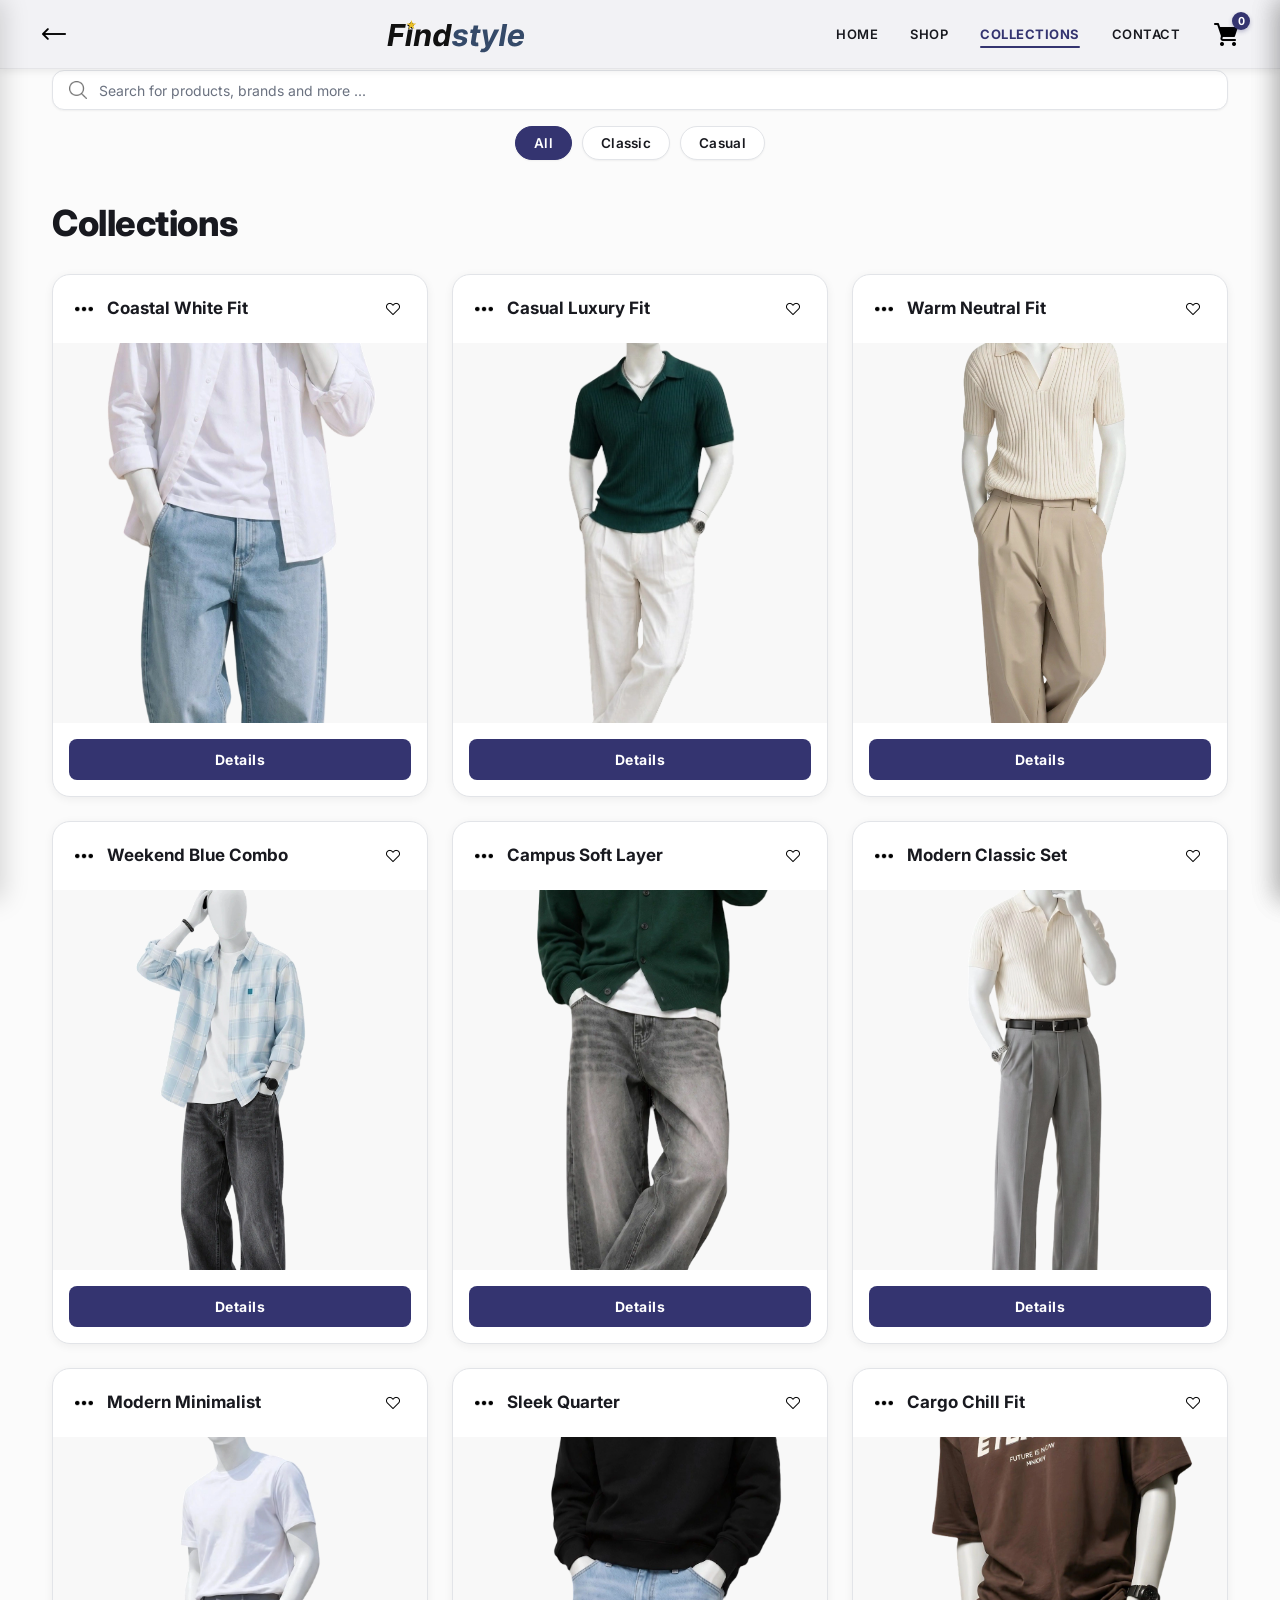
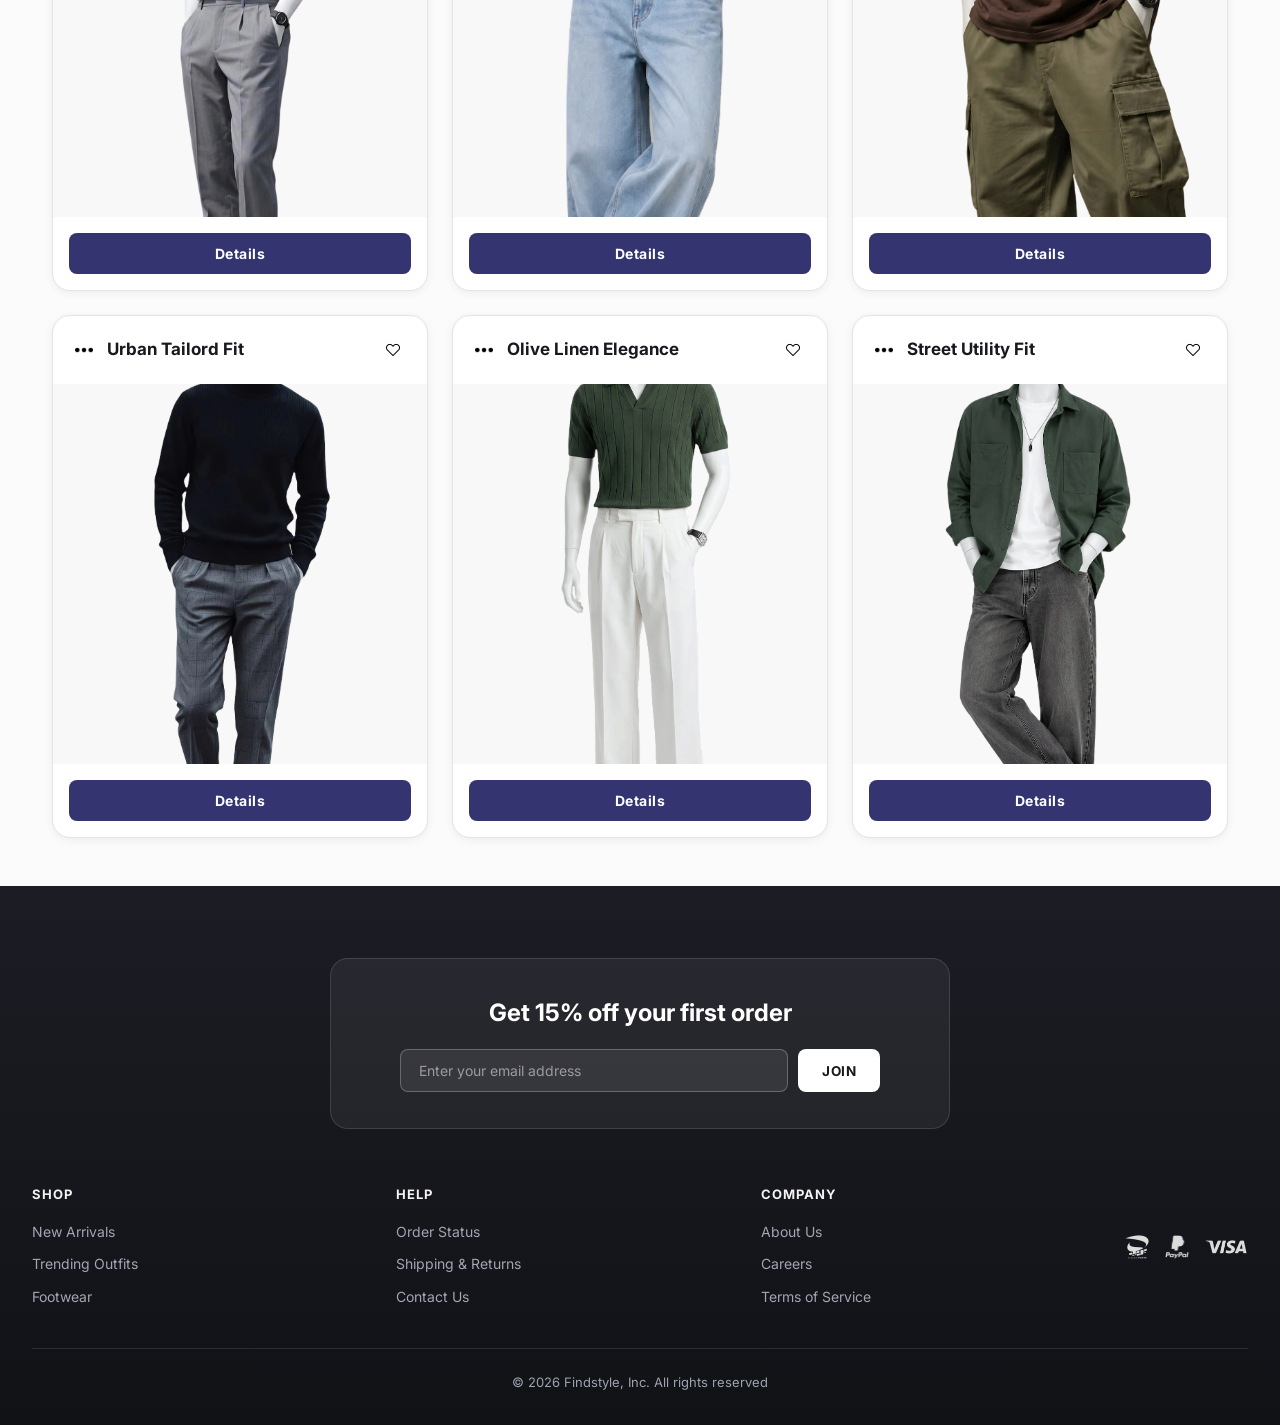
==== commit c5184b36: "Optimize performance, assets, and loading" ====
--- a/collections.html
+++ b/collections.html
@@ -5,6 +5,13 @@
     <meta name="viewport" content="width=device-width, initial-scale=1.0" />
     <meta name="description" content="Shop complete styled looks with FindStyle Collections. Handcrafted classic and casual outfit pairings with one-tap piece breakdown and fast delivery." />
     <title>Curated Outfits & Looks — FindStyle</title>
+    <link rel="canonical" href="https://nassim-dev1.github.io/findstyle-ecommerce/collections.html" />
+    <meta property="og:type" content="website" />
+    <meta property="og:site_name" content="FindStyle" />
+    <meta property="og:title" content="Curated Outfits & Looks — FindStyle" />
+    <meta property="og:description" content="Shop complete styled looks with FindStyle Collections. Handcrafted classic and casual outfit pairings with one-tap piece breakdown and fast delivery." />
+    <meta property="og:url" content="https://nassim-dev1.github.io/findstyle-ecommerce/collections.html" />
+    <meta property="og:image" content="https://nassim-dev1.github.io/findstyle-ecommerce/img/general/classic1.webp" />
     <link rel="stylesheet" href="style.css" />
     <link rel="icon" href="favicon.png" />
     <link rel="preconnect" href="https://fonts.googleapis.com" />
@@ -20,10 +27,10 @@
     <header class="header">
       <div class="header-left">
         <button class="menu-toggle" id="menuToggle" aria-label="Open menu">
-          <img src="img/icons/menu.png" alt="Menu" width="512" height="512" />
+          <img src="img/icons/menu.png" alt="Menu" width="96" height="96" />
         </button>
         <button class="back-btn" id="backBtn" aria-label="Go back">
-          <img src="img/icons/left-arrow.png" alt="Back" width="512" height="512" />
+          <img src="img/icons/left-arrow.png" alt="Back" width="96" height="96" />
         </button>
       </div>
       <a href="index.html" class="logo"><img src="img/general/logo.svg" alt="Findstyle" width="121" height="33" /></a>
@@ -41,7 +48,7 @@
         </nav>
 
         <button class="cart-btn" id="cartBtn" aria-label="Shopping Cart">
-          <img src="img/icons/cart.png" alt="Cart" width="512" height="512" />
+          <img src="img/icons/cart.png" alt="Cart" width="96" height="96" />
           <span class="cart-count" id="cartCount">0</span>
         </button>
       </div>
@@ -49,7 +56,7 @@
 
     <nav class="mobile-nav" id="mobileNav">
       <button class="nav-close" id="navClose" aria-label="Close menu">
-        <img src="img/icons/close.png" alt="Close menu" width="512" height="512" />
+        <img src="img/icons/close.png" alt="Close menu" width="96" height="96" />
       </button>
       <ul>
         <li><a href="index.html">HOME</a></li>
@@ -66,14 +73,14 @@
       <img
         src="img/icons/search-interface-symbol.png"
         class="search-icon"
-        alt="Search" width="512" height="512" />
+        alt="Search" width="96" height="96" />
       <input
-        type="search"
+        type="search" aria-label="Search for products, brands and more"
         placeholder="Search for products, brands and more ..."
       />
 
       <button class="filter-btn" id="filterBtn" aria-label="Filter">
-        <img src="img/icons/slideBar.png" class="filter-icon" alt="Filter" width="512" height="512" />
+        <img src="img/icons/slideBar.png" class="filter-icon" alt="Filter" width="96" height="96" />
       </button>
 
       <div class="filter-dropdown" id="filterDropdown">
@@ -91,9 +98,10 @@
           src="img/icons/search-interface-symbol.png"
           class="search-icon"
           alt="Search"
-         width="512" height="512">
+         width="96" height="96">
         <input
           type="search"
+          aria-label="Search for products, brands and more"
           placeholder="Search for products, brands and more ..."
         />
       </div>
@@ -111,7 +119,7 @@
       <article class="outfit-card" data-category="casual">
         <div class="card-header">
           <button class="options-btn" aria-label="Options">
-            <img src="img/icons/three-dot-menu.png" alt="Options" width="512" height="512" />
+            <img src="img/icons/three-dot-menu.png" alt="Options" width="96" height="96" />
           </button>
           <div class="options-dropdown">
             <ul>
@@ -130,14 +138,14 @@
         <img
           src="img/casual collection/CoastalWhiteFit.webp"
           alt="Coastal White Fit"
-          class="outfit-img" width="1096" height="2560" />
+          class="outfit-img" width="1096" height="2560" fetchpriority="high" decoding="async" />
         <button class="order-btn" data-outfit="CoastalWhiteFit">Details</button>
       </article>
 
       <article class="outfit-card" data-category="classic">
         <div class="card-header">
           <button class="options-btn" aria-label="Options">
-            <img src="img/icons/three-dot-menu.png" alt="Options" width="512" height="512" />
+            <img src="img/icons/three-dot-menu.png" alt="Options" width="96" height="96" />
           </button>
           <div class="options-dropdown">
             <ul>
@@ -156,14 +164,14 @@
         <img
           src="img/classic collection/CasualLuxuryFit.webp"
           alt="Casual Luxury Fit"
-          class="outfit-img" width="783" height="1376" />
+          class="outfit-img" width="783" height="1376" decoding="async" />
         <button class="order-btn" data-outfit="CasualLuxuryFit">Details</button>
       </article>
 
       <article class="outfit-card" data-category="classic">
         <div class="card-header">
           <button class="options-btn" aria-label="Options">
-            <img src="img/icons/three-dot-menu.png" alt="Options" width="512" height="512" />
+            <img src="img/icons/three-dot-menu.png" alt="Options" width="96" height="96" />
           </button>
           <div class="options-dropdown">
             <ul>
@@ -182,14 +190,14 @@
         <img
           src="img/classic collection/WarmNeutralFit.webp"
           alt="Warm Neutral Fit"
-          class="outfit-img" width="1437" height="2560" loading="lazy" />
+          class="outfit-img" width="1437" height="2560" decoding="async" />
         <button class="order-btn" data-outfit="WarmNeutralFit">Details</button>
       </article>
 
       <article class="outfit-card" data-category="casual">
         <div class="card-header">
           <button class="options-btn" aria-label="Options">
-            <img src="img/icons/three-dot-menu.png" alt="Options" width="512" height="512" />
+            <img src="img/icons/three-dot-menu.png" alt="Options" width="96" height="96" />
           </button>
           <div class="options-dropdown">
             <ul>
@@ -208,7 +216,7 @@
         <img
           src="img/casual collection/WeekendBlueCombo.webp"
           alt="Weekend Blue Combo"
-          class="outfit-img" width="1276" height="1918" loading="lazy" />
+          class="outfit-img" width="1276" height="1918" loading="lazy" decoding="async" />
         <button class="order-btn" data-outfit="WeekendBlueCombo">
           Details
         </button>
@@ -217,7 +225,7 @@
       <article class="outfit-card" data-category="casual">
         <div class="card-header">
           <button class="options-btn" aria-label="Options">
-            <img src="img/icons/three-dot-menu.png" alt="Options" width="512" height="512" />
+            <img src="img/icons/three-dot-menu.png" alt="Options" width="96" height="96" />
           </button>
           <div class="options-dropdown">
             <ul>
@@ -236,14 +244,14 @@
         <img
           src="img/casual collection/CampusSoftLayer.webp"
           alt="Campus Soft Layer"
-          class="outfit-img" width="1079" height="2560" loading="lazy" />
+          class="outfit-img" width="1079" height="2560" loading="lazy" decoding="async" />
         <button class="order-btn" data-outfit="CampusSoftLayer">Details</button>
       </article>
 
       <article class="outfit-card" data-category="classic">
         <div class="card-header">
           <button class="options-btn" aria-label="Options">
-            <img src="img/icons/three-dot-menu.png" alt="Options" width="512" height="512" />
+            <img src="img/icons/three-dot-menu.png" alt="Options" width="96" height="96" />
           </button>
           <div class="options-dropdown">
             <ul>
@@ -262,7 +270,7 @@
         <img
           src="img/classic collection/ModernClassicSet.webp"
           alt="Modern Classic Set"
-          class="outfit-img" width="1080" height="1920" loading="lazy" />
+          class="outfit-img" width="1080" height="1920" loading="lazy" decoding="async" />
         <button class="order-btn" data-outfit="ModernClassicSet">
           Details
         </button>
@@ -271,7 +279,7 @@
       <article class="outfit-card" data-category="classic">
         <div class="card-header">
           <button class="options-btn" aria-label="Options">
-            <img src="img/icons/three-dot-menu.png" alt="Options" width="512" height="512" />
+            <img src="img/icons/three-dot-menu.png" alt="Options" width="96" height="96" />
           </button>
           <div class="options-dropdown">
             <ul>
@@ -290,7 +298,7 @@
         <img
           src="img/classic collection/ModernMinimalist.webp"
           alt="Modern Minimalist"
-          class="outfit-img" width="1080" height="1920" loading="lazy" />
+          class="outfit-img" width="1080" height="1920" loading="lazy" decoding="async" />
         <button class="order-btn" data-outfit="ModernMinimalist">
           Details
         </button>
@@ -299,7 +307,7 @@
       <article class="outfit-card" data-category="casual">
         <div class="card-header">
           <button class="options-btn" aria-label="Options">
-            <img src="img/icons/three-dot-menu.png" alt="Options" width="512" height="512" />
+            <img src="img/icons/three-dot-menu.png" alt="Options" width="96" height="96" />
           </button>
           <div class="options-dropdown">
             <ul>
@@ -318,14 +326,14 @@
         <img
           src="img/casual collection/SleekQuarter-Zip.webp"
           alt="Sleek Quarter"
-          class="outfit-img" width="1065" height="2560" loading="lazy" />
+          class="outfit-img" width="1065" height="2560" loading="lazy" decoding="async" />
         <button class="order-btn" data-outfit="SleekQuarter">Details</button>
       </article>
 
       <article class="outfit-card" data-category="casual">
         <div class="card-header">
           <button class="options-btn" aria-label="Options">
-            <img src="img/icons/three-dot-menu.png" alt="Options" width="512" height="512" />
+            <img src="img/icons/three-dot-menu.png" alt="Options" width="96" height="96" />
           </button>
           <div class="options-dropdown">
             <ul>
@@ -344,14 +352,14 @@
         <img
           src="img/casual collection/CargoChillFit.webp"
           alt="Cargo Chill Fit"
-          class="outfit-img" width="1064" height="2560" loading="lazy" />
+          class="outfit-img" width="1064" height="2560" loading="lazy" decoding="async" />
         <button class="order-btn" data-outfit="CargoChillFit">Details</button>
       </article>
 
       <article class="outfit-card" data-category="classic">
         <div class="card-header">
           <button class="options-btn" aria-label="Options">
-            <img src="img/icons/three-dot-menu.png" alt="Options" width="512" height="512" />
+            <img src="img/icons/three-dot-menu.png" alt="Options" width="96" height="96" />
           </button>
           <div class="options-dropdown">
             <ul>
@@ -370,7 +378,7 @@
         <img
           src="img/classic collection/UrbanTailoredFit.webp"
           alt="Urban Tailored Fit"
-          class="outfit-img" width="1097" height="1920" loading="lazy" />
+          class="outfit-img" width="1097" height="1920" loading="lazy" decoding="async" />
         <button class="order-btn" data-outfit="UrbanTailoredFit">
           Details
         </button>
@@ -379,7 +387,7 @@
       <article class="outfit-card" data-category="classic">
         <div class="card-header">
           <button class="options-btn" aria-label="Options">
-            <img src="img/icons/three-dot-menu.png" alt="Options" width="512" height="512" />
+            <img src="img/icons/three-dot-menu.png" alt="Options" width="96" height="96" />
           </button>
           <div class="options-dropdown">
             <ul>
@@ -398,7 +406,7 @@
         <img
           src="img/classic collection/OliveLinenElegance.webp"
           alt="Olive Linen Elegance"
-          class="outfit-img" width="1081" height="1920" loading="lazy" />
+          class="outfit-img" width="1081" height="1920" loading="lazy" decoding="async" />
         <button class="order-btn" data-outfit="OliveLinenElegance">
           Details
         </button>
@@ -407,7 +415,7 @@
       <article class="outfit-card" data-category="casual">
         <div class="card-header">
           <button class="options-btn" aria-label="Options">
-            <img src="img/icons/three-dot-menu.png" alt="Options" width="512" height="512" />
+            <img src="img/icons/three-dot-menu.png" alt="Options" width="96" height="96" />
           </button>
           <div class="options-dropdown">
             <ul>
@@ -426,7 +434,7 @@
         <img
           src="img/casual collection/StreetUtilityFit.webp"
           alt="Street Utility Fit"
-          class="outfit-img" width="1081" height="1920" loading="lazy" />
+          class="outfit-img" width="1081" height="1920" loading="lazy" decoding="async" />
         <button class="order-btn" data-outfit="StreetUtilityFit">
           Details
         </button>
@@ -438,7 +446,7 @@
       <div class="newsletter">
         <h2>Get 15% off your first order</h2>
         <form class="newsletter-form">
-          <input type="email" placeholder="Enter your email address" required />
+          <input type="email" aria-label="Email address for 15% off first order" placeholder="Enter your email address" required />
           <button type="submit">JOIN</button>
         </form>
       </div>
@@ -468,9 +476,9 @@
           </ul>
         </div>
         <div class="desktop-payment">
-          <img src="img/general/baridimob.png" alt="BaridiMob" class="baridimob" width="900" height="900" loading="lazy">
-          <img src="img/general/paypal.png" alt="PayPal" class="paypal" width="1186" height="1170" loading="lazy">
-          <img src="img/general/visa.png" alt="Visa" class="visa" width="1476" height="828" loading="lazy">
+          <img src="img/general/baridimob.png" alt="BaridiMob" class="baridimob" width="96" height="96" loading="lazy" decoding="async">
+          <img src="img/general/paypal.png" alt="PayPal" class="paypal" width="97" height="96" loading="lazy" decoding="async">
+          <img src="img/general/visa.png" alt="Visa" class="visa" width="171" height="96" loading="lazy" decoding="async">
         </div>
       </div>
       <div class="footer-foot">
@@ -525,7 +533,7 @@
       </div>
     </div>
 
-    <script src="products.js"></script>
-    <script src="script.js"></script>
+    <script src="products.js" defer></script>
+    <script src="script.js" defer></script>
   </body>
 </html>
--- a/style.css
+++ b/style.css
@@ -20,6 +20,7 @@
   --color-bg-body: #fbfbfb;
   --color-bg-surface: #ffffff;
   --color-bg-card: #f8f8f8;
+  --color-bg-subtle: #f4f4f6;
   --color-bg-muted: #f0f0f2;
   --color-bg-header: rgba(242, 242, 245, 0.95);
   --color-bg-dark: #1c1d24;
@@ -27,6 +28,7 @@
 
   /* Borders */
   --color-border: #e2e4e8;
+  --color-border-hover: #cbd0d8;
   --color-border-dark: #b8bcc4;
   --color-border-card: #e5e5e7;
 
@@ -48,6 +50,7 @@
   /* Shadows */
   --shadow-xs: 0 1px 2px rgba(0, 0, 0, 0.05);
   --shadow-sm: 0 2px 8px rgba(0, 0, 0, 0.08);
+  --shadow-lg: 0 12px 32px rgba(0, 0, 0, 0.16);
   --shadow-card: 0 2px 10px rgba(0, 0, 0, 0.06);
   --shadow-card-hover: 0 8px 24px rgba(0, 0, 0, 0.12);
   --shadow-drawer: -4px 0 24px rgba(0, 0, 0, 0.18);
@@ -356,6 +359,12 @@
   padding: 8px;
   border-radius: var(--radius-pill);
   transition: background-color var(--transition-fast);
+}
+
+.nav-close::after {
+  content: "";
+  position: absolute;
+  inset: -4px;
 }
 
 .nav-close:hover {
@@ -938,8 +947,7 @@
   height: 36px;
   min-width: 36px;
   min-height: 36px;
-  background: rgba(255, 255, 255, 0.9);
-  backdrop-filter: blur(4px);
+  background: rgba(255, 255, 255, 0.94);
   box-shadow: var(--shadow-sm);
   border: none;
   border-radius: var(--radius-pill);
@@ -948,6 +956,12 @@
   justify-content: center;
   z-index: 5;
   transition: transform var(--transition-fast), background var(--transition-fast);
+}
+
+.wishlist-btn::after {
+  content: "";
+  position: absolute;
+  inset: -4px;
 }
 
 .wishlist-btn:hover {
@@ -961,8 +975,14 @@
   transition: transform 0.15s ease;
 }
 
+.wishlist-btn.is-active {
+  background: var(--color-danger-subtle);
+  border-color: rgba(220, 38, 38, 0.3);
+}
+
 .wishlist-btn.is-active img {
-  transform: scale(1.15);
+  transform: scale(1.08);
+  transition: transform var(--transition-fast);
 }
 
 /* --------------------------------------------------------------------------
@@ -1004,6 +1024,7 @@
   font-size: 13.5px;
   font-weight: 500;
   color: var(--color-text-muted);
+  font-variant-numeric: tabular-nums;
 }
 
 .shop-sort {
@@ -1148,10 +1169,17 @@
 }
 
 .options-btn {
+  position: relative;
   padding: 6px;
   border-radius: var(--radius-pill);
   display: flex;
   align-items: center;
+}
+
+.options-btn::after {
+  content: "";
+  position: absolute;
+  inset: -7px;
 }
 
 .options-btn img {
@@ -1904,7 +1932,7 @@
 
 .footer-copyright {
   font-size: 13px;
-  color: #7b8090;
+  color: #9ca3af;
 }
 
 /* --------------------------------------------------------------------------
@@ -1962,11 +1990,20 @@
 }
 
 .cart-drawer-close {
+  position: relative;
+  min-width: 32px;
+  min-height: 32px;
   font-size: 24px;
   line-height: 1;
   padding: 4px 8px;
   border-radius: var(--radius-xs);
   color: var(--color-text-muted);
+}
+
+.cart-drawer-close::after {
+  content: "";
+  position: absolute;
+  inset: -6px;
 }
 
 .cart-drawer-close:hover {
@@ -2019,8 +2056,7 @@
   color: var(--color-text-main);
 }
 
-.cart-item-size,
-.cart-item-qty {
+.cart-item-size {
   font-size: 12.5px;
   color: var(--color-text-muted);
 }
@@ -2520,17 +2556,6 @@
   }
 }
 
-/* Wishlist Active & Animation */
-.wishlist-btn.is-active {
-  background: var(--color-danger-subtle);
-  border-color: rgba(220, 38, 38, 0.3);
-}
-
-.wishlist-btn.is-active img {
-  transform: scale(1.08);
-  transition: transform var(--transition-fast);
-}
-
 @media (max-width: 640px) {
   #toastContainer {
     bottom: 16px;
@@ -2552,7 +2577,6 @@
 #cartTotal,
 .cart-count,
 .cart-item-qty,
-.rating-count,
-.shop-result-count {
+.rating-count {
   font-variant-numeric: tabular-nums;
 }
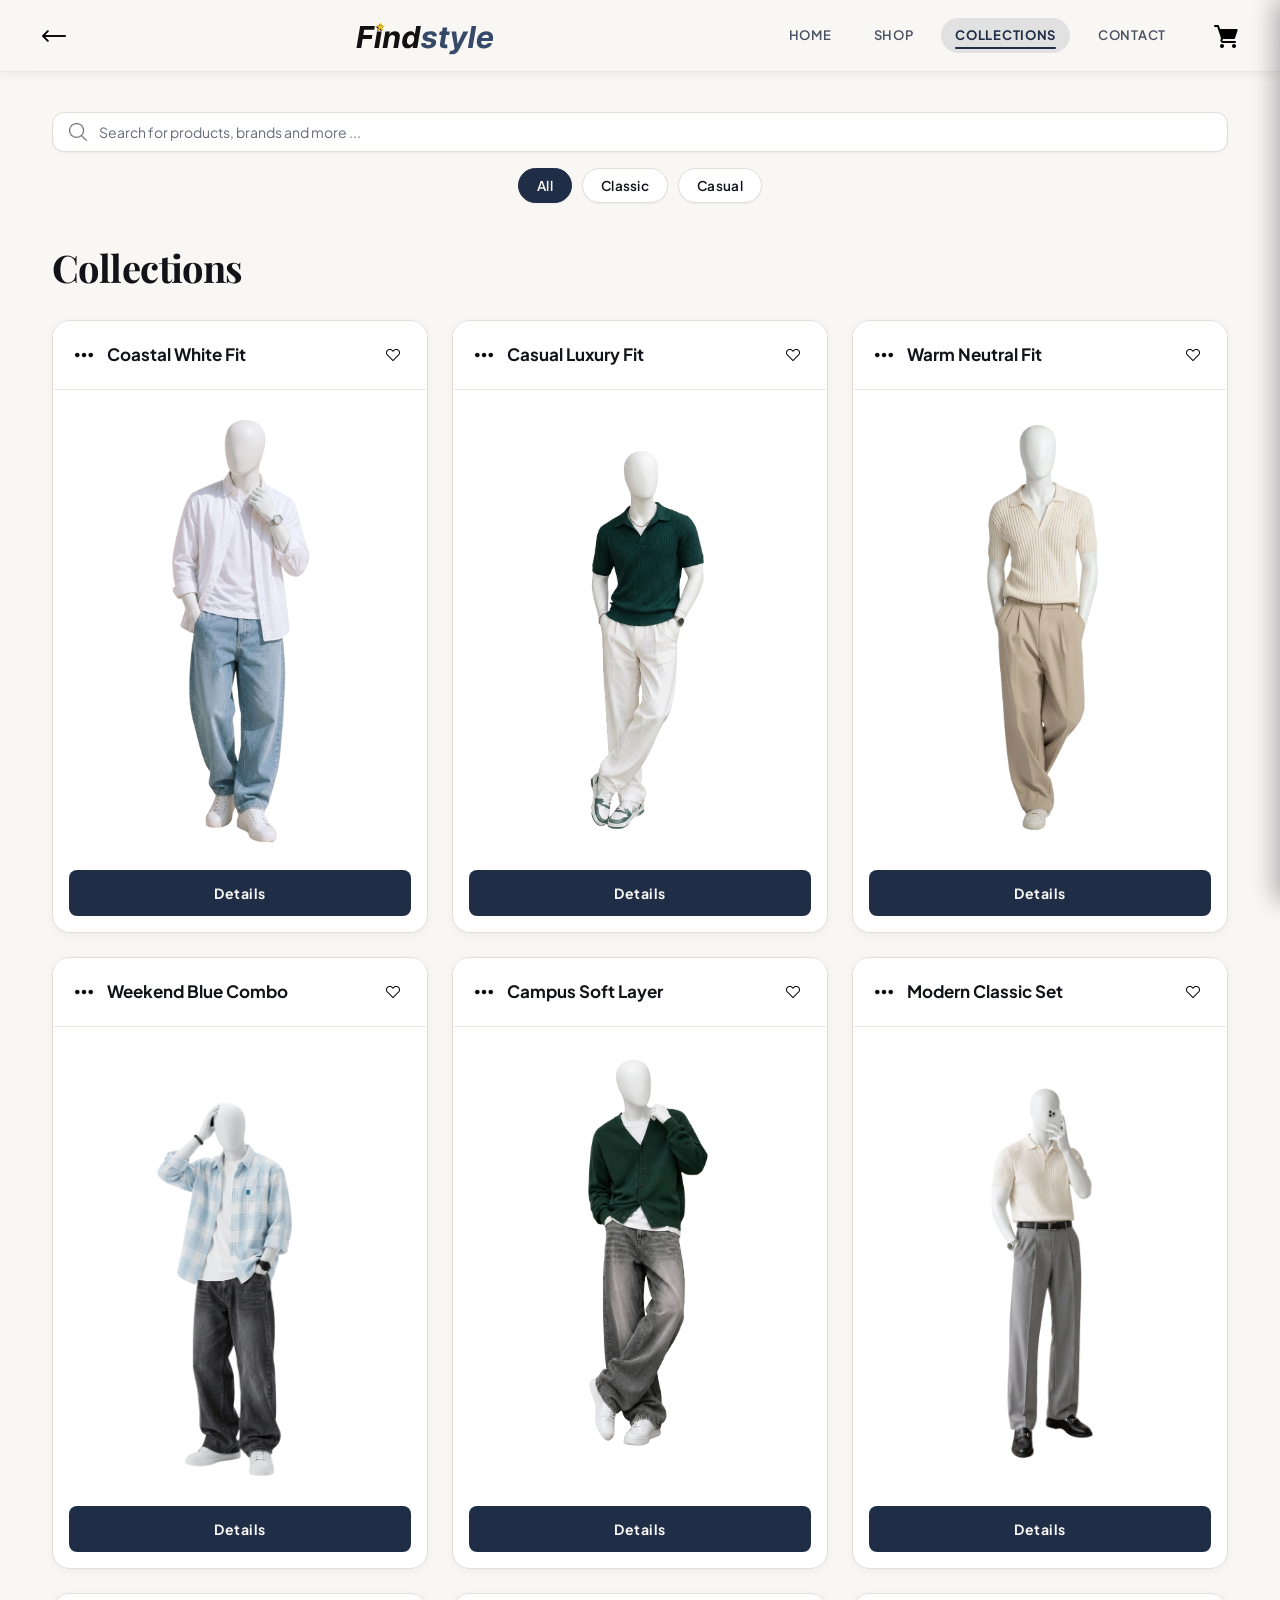
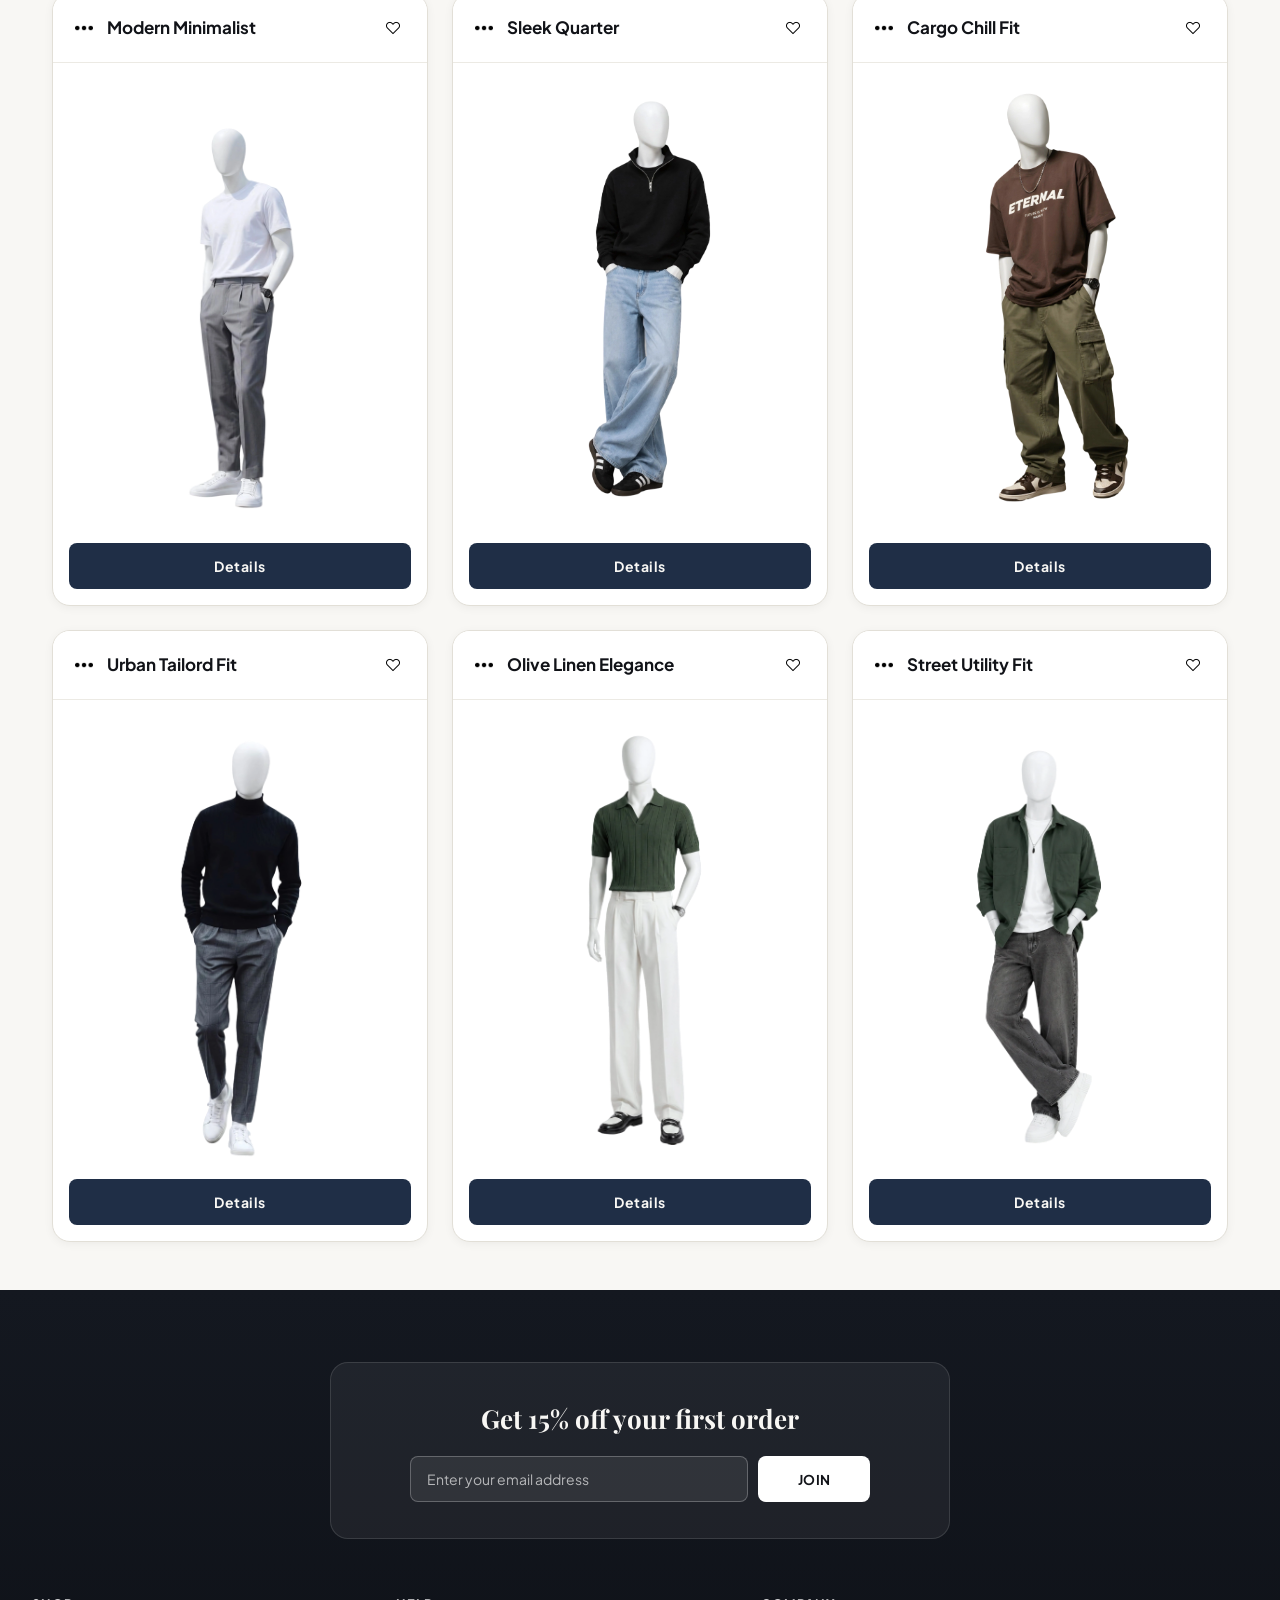
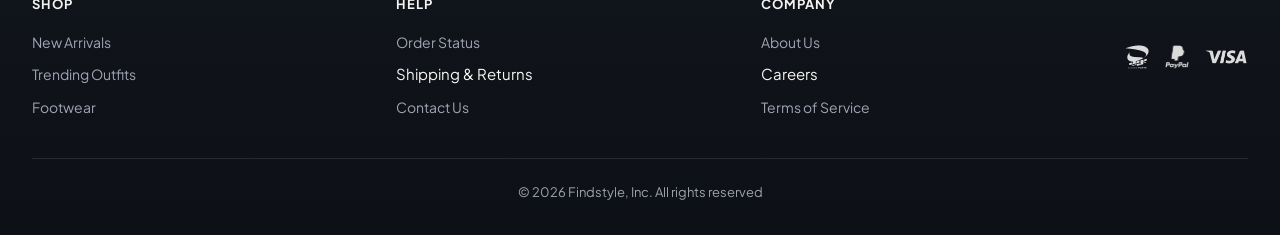
==== commit 79b7d86c: "Polish UI/UX, cart experience, and realistic catalog discounts" ====
--- a/collections.html
+++ b/collections.html
@@ -1,4 +1,4 @@
-<!doctype html>
+﻿<!doctype html>
 <html lang="en">
   <head>
     <meta charset="UTF-8" />
@@ -12,12 +12,16 @@
     <meta property="og:description" content="Shop complete styled looks with FindStyle Collections. Handcrafted classic and casual outfit pairings with one-tap piece breakdown and fast delivery." />
     <meta property="og:url" content="https://nassim-dev1.github.io/findstyle-ecommerce/collections.html" />
     <meta property="og:image" content="https://nassim-dev1.github.io/findstyle-ecommerce/img/general/classic1.webp" />
+    <meta name="twitter:card" content="summary_large_image" />
+    <meta name="twitter:title" content="Curated Outfits & Looks — FindStyle" />
+    <meta name="twitter:description" content="Shop complete styled looks with FindStyle Collections. Handcrafted classic and casual outfit pairings with one-tap piece breakdown and fast delivery." />
+    <meta name="twitter:image" content="https://nassim-dev1.github.io/findstyle-ecommerce/img/general/classic1.webp" />
     <link rel="stylesheet" href="style.css" />
     <link rel="icon" href="favicon.png" />
     <link rel="preconnect" href="https://fonts.googleapis.com" />
     <link rel="preconnect" href="https://fonts.gstatic.com" crossorigin />
     <link
-      href="https://fonts.googleapis.com/css2?family=Inter:wght@400;500;600;700&display=swap"
+      href="https://fonts.googleapis.com/css2?family=Playfair+Display:wght@600;700&family=Plus+Jakarta+Sans:wght@400;500;600;700&display=swap"
       rel="stylesheet"
     />
   </head>
@@ -54,16 +58,22 @@
       </div>
     </header>
 
-    <nav class="mobile-nav" id="mobileNav">
-      <button class="nav-close" id="navClose" aria-label="Close menu">
-        <img src="img/icons/close.png" alt="Close menu" width="96" height="96" />
-      </button>
+    <nav class="mobile-nav" id="mobileNav" aria-label="Mobile Navigation">
+      <div class="mobile-nav-header">
+        <img src="img/general/logo.svg" alt="FindStyle" width="121" height="33" class="mobile-nav-logo" />
+        <button class="nav-close" id="navClose" aria-label="Close menu">
+          <img src="img/icons/close.png" alt="Close menu" width="96" height="96" />
+        </button>
+      </div>
       <ul>
         <li><a href="index.html">HOME</a></li>
         <li><a href="shop.html">SHOP</a></li>
         <li><a class="active" href="collections.html">COLLECTIONS</a></li>
         <li><a href="https://wa.me/213559959122">CONTACT</a></li>
       </ul>
+      <div class="mobile-nav-footer">
+        <p class="mobile-nav-tagline">Modern Menswear &amp; Curated Looks</p>
+      </div>
     </nav>
     <div class="nav-overlay" id="navOverlay"></div>
 
@@ -463,7 +473,7 @@
           <h3>HELP</h3>
           <ul>
             <li><a href="https://wa.me/213559959122">Order Status</a></li>
-            <li><a href="#">Shipping &amp; Returns</a></li>
+            <li><button type="button" class="footer-link-soon" data-label="Shipping &amp; Returns">Shipping &amp; Returns</button></li>
             <li><a href="https://wa.me/213559959122">Contact Us</a></li>
           </ul>
         </div>
@@ -471,7 +481,7 @@
           <h3>COMPANY</h3>
           <ul>
             <li><a href="https://wa.me/213559959122">About Us</a></li>
-            <li><a href="#">Careers</a></li>
+            <li><button type="button" class="footer-link-soon" data-label="Careers">Careers</button></li>
             <li><a href="https://wa.me/213559959122">Terms of Service</a></li>
           </ul>
         </div>
--- a/style.css
+++ b/style.css
@@ -7,39 +7,46 @@
    1. Design Tokens (CSS Custom Properties)
    -------------------------------------------------------------------------- */
 :root {
-  /* Brand Palette */
-  --color-primary: #343470;
-  --color-primary-hover: #272758;
-  --color-primary-light: #4242a2;
-  --color-primary-glow: rgba(52, 52, 112, 0.15);
-
-  --color-accent-classic: #313148;
-  --color-accent-casual: #6a796b;
+  /* Brand Palette — Tailored Slate-Navy, Warm Alabaster & Burnished Gold */
+  --color-primary: #1F2E46;
+  --color-primary-hover: #162235;
+  --color-primary-light: #354A69;
+  --color-primary-glow: rgba(31, 46, 70, 0.10);
+  --color-secondary: #354A69;
+  --color-accent: #C99A2E;
+  --color-accent-bright: #EABF26;
+
+  --color-accent-classic: #1F2E46;
+  --color-accent-casual: #4F5D50;
 
   /* Neutrals & Surfaces */
-  --color-bg-body: #fbfbfb;
-  --color-bg-surface: #ffffff;
-  --color-bg-card: #f8f8f8;
-  --color-bg-subtle: #f4f4f6;
-  --color-bg-muted: #f0f0f2;
-  --color-bg-header: rgba(242, 242, 245, 0.95);
-  --color-bg-dark: #1c1d24;
-  --color-bg-dark-deep: #111216;
+  --color-bg-body: #F8F7F4;
+  --color-bg-surface: #FFFFFF;
+  --color-bg-card: #F3F2EE;
+  --color-bg-subtle: #ECEAE4;
+  --color-bg-muted: #E6E4DD;
+  --color-bg-header: rgba(248, 247, 244, 0.90);
+  --color-bg-dark: #141820;
+  --color-bg-dark-deep: #0D1016;
 
   /* Borders */
-  --color-border: #e2e4e8;
-  --color-border-hover: #cbd0d8;
-  --color-border-dark: #b8bcc4;
-  --color-border-card: #e5e5e7;
+  --color-border: #E2DFD7;
+  --color-border-hover: #C8C3B8;
+  --color-border-dark: #ABA598;
+  --color-border-card: #E6E3DC;
 
   /* Typography */
-  --font-sans: 'Inter', -apple-system, BlinkMacSystemFont, 'Segoe UI', Roboto, Oxygen, Ubuntu, Cantarell, sans-serif;
-  --color-text-main: #18191f;
-  --color-text-muted: #4b5563; /* WCAG AA: 6.8:1 on white */
-  --color-text-light: #6b7280; /* WCAG AA: 4.8:1 on white */
-  --color-text-inverse: #ffffff;
+  --font-hero: 'Cormorant Garamond', 'Playfair Display', Georgia, serif;
+  --font-display: 'Playfair Display', Georgia, 'Times New Roman', serif;
+  --font-sans: 'Plus Jakarta Sans', -apple-system, BlinkMacSystemFont, 'Segoe UI', Roboto, Oxygen, Ubuntu, Cantarell, sans-serif;
+  --color-text-main: #111318;
+  --color-text-muted: #4A5160; /* WCAG AA/AAA: 7.5:1 on alabaster/white */
+  --color-text-light: #646B7A; /* WCAG AA: 4.8:1+ on alabaster/white */
+  --color-text-inverse: #F8F7F4;
 
   /* Spacing & Radii */
+  --header-height: clamp(64px, 6vw, 72px);
+  --page-top-offset: clamp(92px, 9vw, 112px);
   --radius-xs: 4px;
   --radius-sm: 8px;
   --radius-md: 12px;
@@ -48,24 +55,24 @@
   --radius-pill: 9999px;
 
   /* Shadows */
-  --shadow-xs: 0 1px 2px rgba(0, 0, 0, 0.05);
-  --shadow-sm: 0 2px 8px rgba(0, 0, 0, 0.08);
-  --shadow-lg: 0 12px 32px rgba(0, 0, 0, 0.16);
-  --shadow-card: 0 2px 10px rgba(0, 0, 0, 0.06);
-  --shadow-card-hover: 0 8px 24px rgba(0, 0, 0, 0.12);
-  --shadow-drawer: -4px 0 24px rgba(0, 0, 0, 0.18);
-  --shadow-dropdown: 0 8px 24px rgba(0, 0, 0, 0.12);
-
-    /* Semantic Status & Utility Tokens */
-  --color-rating: #f59e0b;
-  --color-warning: #d97706;
-  --color-danger: #dc2626;
-  --color-danger-hover: #b91c1c;
-  --color-danger-subtle: rgba(220, 38, 38, 0.08);
-  --color-success: #16a34a;
-  --color-info: #2563eb;
-  --color-whatsapp: #25d366;
-  --color-whatsapp-hover: #20bd5a;
+  --shadow-xs: 0 1px 2px rgba(17, 19, 24, 0.05);
+  --shadow-sm: 0 2px 8px rgba(17, 19, 24, 0.07);
+  --shadow-lg: 0 12px 32px rgba(17, 19, 24, 0.15);
+  --shadow-card: 0 2px 10px rgba(17, 19, 24, 0.05);
+  --shadow-card-hover: 0 8px 24px rgba(17, 19, 24, 0.11);
+  --shadow-drawer: -4px 0 24px rgba(17, 19, 24, 0.18);
+  --shadow-dropdown: 0 8px 24px rgba(17, 19, 24, 0.12);
+
+  /* Semantic Status & Utility Tokens */
+  --color-rating: #C99A2E;
+  --color-warning: #B45309;
+  --color-danger: #B91C1C;
+  --color-danger-hover: #991B1B;
+  --color-danger-subtle: rgba(185, 28, 28, 0.08);
+  --color-success: #15803D;
+  --color-info: #1D4ED8;
+  --color-whatsapp: #15803D;
+  --color-whatsapp-hover: #116631;
 
   /* Transitions */
   --transition-fast: 0.15s ease;
@@ -127,6 +134,13 @@
   -webkit-text-size-adjust: 100%;
 }
 
+main[id],
+section[id],
+h1,
+h2 {
+  scroll-margin-top: 96px;
+}
+
 body {
   font-family: var(--font-sans);
   font-size: 15px;
@@ -174,16 +188,17 @@
   top: 0;
   left: 0;
   width: 100%;
+  min-height: var(--header-height);
   z-index: 100;
   display: flex;
   justify-content: space-between;
   align-items: center;
   background-color: var(--color-bg-header);
-  backdrop-filter: blur(12px);
-  -webkit-backdrop-filter: blur(12px);
+  backdrop-filter: blur(14px);
+  -webkit-backdrop-filter: blur(14px);
   padding: clamp(8px, 1.5vw, 12px) clamp(16px, 3.5vw, 32px);
-  box-shadow: var(--shadow-sm);
-  border-bottom: 1px solid rgba(0, 0, 0, 0.05);
+  box-shadow: 0 2px 12px rgba(17, 18, 22, 0.06);
+  border-bottom: 1px solid rgba(24, 25, 31, 0.06);
 }
 
 .header-left {
@@ -261,7 +276,7 @@
   align-items: center;
   justify-content: center;
   padding: 0 4px;
-  box-shadow: 0 2px 4px rgba(52, 52, 112, 0.3);
+  box-shadow: 0 2px 4px rgba(31, 46, 70, 0.28);
 }
 
 /* Desktop Navigation */
@@ -274,38 +289,54 @@
 .desktop-nav-links ul {
   display: flex;
   align-items: center;
-  gap: clamp(18px, 2.5vw, 32px);
+  gap: clamp(6px, 1.4vw, 14px);
   list-style: none;
 }
 
 .desktop-nav-links a {
+  display: inline-flex;
+  align-items: center;
   font-size: 13px;
   font-weight: 600;
-  letter-spacing: 0.5px;
-  color: var(--color-text-main);
+  letter-spacing: 0.7px;
+  color: var(--color-text-muted);
   position: relative;
-  padding: 6px 0;
-  transition: color var(--transition-fast);
+  padding: 8px 14px;
+  border-radius: var(--radius-pill);
+  transition: color var(--transition-fast), background-color var(--transition-fast);
+}
+
+.desktop-nav-links a::after {
+  content: '';
+  position: absolute;
+  bottom: 4px;
+  left: 14px;
+  right: 14px;
+  height: 2px;
+  background-color: var(--color-primary);
+  border-radius: var(--radius-pill);
+  transform: scaleX(0);
+  transform-origin: center;
+  transition: transform 0.25s cubic-bezier(0.16, 1, 0.3, 1);
 }
 
 .desktop-nav-links a:hover {
-  color: var(--color-primary-light);
+  color: var(--color-primary);
+  background-color: rgba(31, 46, 70, 0.05);
+}
+
+.desktop-nav-links a:hover::after {
+  transform: scaleX(0.65);
 }
 
 .desktop-nav-links a.active {
   color: var(--color-primary);
   font-weight: 700;
+  background-color: var(--color-primary-glow);
 }
 
 .desktop-nav-links a.active::after {
-  content: '';
-  position: absolute;
-  bottom: 0;
-  left: 0;
-  right: 0;
-  height: 2px;
-  background-color: var(--color-primary);
-  border-radius: var(--radius-pill);
+  transform: scaleX(1);
 }
 
 /* Mobile Drawer Navigation */
@@ -314,51 +345,138 @@
   top: 0;
   left: 0;
   height: 100%;
-  width: clamp(240px, 75vw, 320px);
+  width: clamp(270px, 80vw, 330px);
   background: var(--color-bg-surface);
   transform: translateX(-100%);
-  transition: transform var(--transition-smooth);
+  visibility: hidden;
+  transition: transform 0.38s cubic-bezier(0.16, 1, 0.3, 1), visibility 0.38s ease;
   z-index: 200;
-  padding: 80px 32px 40px;
-  box-shadow: 4px 0 24px rgba(0, 0, 0, 0.15);
+  padding: 0;
+  box-shadow: 6px 0 32px rgba(17, 18, 22, 0.16);
   display: flex;
   flex-direction: column;
+  overscroll-behavior: contain;
 }
 
 .mobile-nav.is-open {
   transform: translateX(0);
+  visibility: visible;
+}
+
+.mobile-nav-header {
+  display: flex;
+  align-items: center;
+  justify-content: space-between;
+  padding: 14px 16px 14px 20px;
+  border-bottom: 1px solid var(--color-border);
+  min-height: var(--header-height);
+}
+
+.mobile-nav-logo {
+  height: 32px;
+  width: auto;
 }
 
 .mobile-nav ul {
   list-style: none;
   display: flex;
   flex-direction: column;
-  gap: 1.75rem;
-  margin-top: 20px;
-}
+  gap: 8px;
+  padding: 20px 16px;
+  margin-top: 0;
+  flex: 1;
+}
+
+.mobile-nav li {
+  opacity: 0;
+  transform: translateX(-12px);
+  transition: opacity 0.28s ease, transform 0.34s cubic-bezier(0.16, 1, 0.3, 1);
+}
+
+.mobile-nav.is-open li {
+  opacity: 1;
+  transform: translateX(0);
+}
+
+.mobile-nav.is-open li:nth-child(1) { transition-delay: 0.05s; }
+.mobile-nav.is-open li:nth-child(2) { transition-delay: 0.09s; }
+.mobile-nav.is-open li:nth-child(3) { transition-delay: 0.13s; }
+.mobile-nav.is-open li:nth-child(4) { transition-delay: 0.17s; }
 
 .mobile-nav li a {
-  font-size: 18px;
-  font-weight: 700;
+  display: flex;
+  align-items: center;
+  justify-content: space-between;
+  width: 100%;
+  min-height: 48px;
+  padding: 12px 16px;
+  border-radius: var(--radius-md);
+  font-size: 16px;
+  font-weight: 600;
   color: var(--color-text-main);
-  letter-spacing: 0.5px;
-  transition: color var(--transition-fast), transform var(--transition-fast);
-  display: inline-block;
+  letter-spacing: 0.6px;
+  touch-action: manipulation;
+  transition: color var(--transition-fast), background-color var(--transition-fast), transform var(--transition-fast);
+}
+
+.mobile-nav li a::after {
+  content: '›';
+  font-size: 20px;
+  line-height: 1;
+  font-weight: 400;
+  color: var(--color-text-light);
+  transition: transform var(--transition-fast), color var(--transition-fast);
 }
 
 .mobile-nav li a:hover,
 .mobile-nav li a:active {
-  color: var(--color-primary-light);
-  transform: translateX(4px);
+  color: var(--color-primary);
+  background-color: var(--color-bg-subtle);
+}
+
+.mobile-nav li a:hover::after,
+.mobile-nav li a:active::after {
+  color: var(--color-primary);
+  transform: translateX(3px);
+}
+
+.mobile-nav li a:active {
+  transform: scale(0.99);
+}
+
+.mobile-nav li a.active {
+  color: var(--color-primary);
+  background-color: var(--color-primary-glow);
+  font-weight: 700;
+}
+
+.mobile-nav li a.active::after {
+  color: var(--color-primary);
+}
+
+.mobile-nav-footer {
+  padding: 16px 20px 24px;
+  border-top: 1px solid var(--color-border);
+}
+
+.mobile-nav-tagline {
+  font-size: 12.5px;
+  font-weight: 500;
+  color: var(--color-text-light);
+  letter-spacing: 0.2px;
 }
 
 .nav-close {
-  position: absolute;
-  top: 20px;
-  right: 20px;
+  position: relative;
+  min-width: 44px;
+  min-height: 44px;
+  display: inline-flex;
+  align-items: center;
+  justify-content: center;
   padding: 8px;
   border-radius: var(--radius-pill);
-  transition: background-color var(--transition-fast);
+  touch-action: manipulation;
+  transition: background-color var(--transition-fast), transform var(--transition-fast);
 }
 
 .nav-close::after {
@@ -368,7 +486,11 @@
 }
 
 .nav-close:hover {
-  background-color: rgba(0, 0, 0, 0.05);
+  background-color: var(--color-bg-subtle);
+}
+
+.nav-close:active {
+  transform: scale(0.94);
 }
 
 .nav-close img {
@@ -398,9 +520,25 @@
 .hero {
   position: relative;
   height: 100dvh;
-  min-height: 520px;
+  min-height: 540px;
+  max-height: 920px;
   overflow: hidden;
   background-color: #0b0c10;
+}
+
+.hero::after {
+  content: "";
+  position: absolute;
+  inset: 0;
+  pointer-events: none;
+  z-index: 2;
+  background: linear-gradient(
+    180deg,
+    rgba(14, 18, 26, 0.12) 0%,
+    transparent 34%,
+    rgba(14, 18, 26, 0.62) 68%,
+    rgba(14, 18, 26, 0.9) 100%
+  );
 }
 
 .hero-track-mobile {
@@ -413,64 +551,101 @@
   width: 100%;
   height: 100%;
   background-size: cover;
-  background-position: center;
+  background-position: 82% 20%;
   background-repeat: no-repeat;
   flex-shrink: 0;
 }
 
 .hero-content {
   position: absolute;
-  bottom: clamp(50px, 10vw, 80px);
+  bottom: clamp(28px, 5.5vh, 48px);
   left: 0;
   right: 0;
-  padding: 0 24px;
+  padding: 0 clamp(22px, 6vw, 32px);
+  max-width: 480px;
   z-index: 5;
   display: flex;
   flex-direction: column;
-  align-items: center;
+  align-items: flex-start;
   justify-content: center;
-  text-align: center;
+  text-align: left;
+}
+
+.hero-eyebrow {
+  display: inline-flex;
+  align-items: center;
+  gap: 10px;
+  font-family: var(--font-sans);
+  font-size: 11px;
+  font-weight: 600;
+  letter-spacing: 0.22em;
+  text-transform: uppercase;
+  color: var(--color-accent-bright);
+  margin-bottom: 12px;
+}
+
+.hero-eyebrow::before {
+  content: "";
+  width: 24px;
+  height: 1px;
+  background-color: var(--color-accent-bright);
+  opacity: 0.85;
 }
 
 .hero-content h1 {
+  font-family: var(--font-hero);
   color: var(--color-text-inverse);
-  font-size: clamp(28px, 6vw, 44px);
-  font-weight: 900;
+  font-size: clamp(38px, 10vw, 52px);
+  font-weight: 500;
+  font-style: normal;
+  line-height: 1.02;
+  letter-spacing: -0.02em;
+  margin-bottom: 14px;
+  text-shadow: 0 2px 18px rgba(10, 14, 22, 0.35);
+}
+
+.hero-line-accent {
+  display: block;
   font-style: italic;
+  font-weight: 500;
+  color: rgba(248, 247, 244, 0.96);
+}
+
+.hero-content p {
+  color: rgba(248, 247, 244, 0.86);
+  font-size: clamp(14.5px, 3.6vw, 17px);
+  font-weight: 400;
+  line-height: 1.55;
+  max-width: 34ch;
+  margin-bottom: 24px;
+  text-shadow: 0 1px 10px rgba(10, 14, 22, 0.25);
+}
+
+.hero-btn {
+  display: inline-flex;
+  align-items: center;
+  justify-content: center;
+  min-height: 46px;
+  padding: 14px 30px;
+  background: var(--color-text-inverse);
+  border: 1.5px solid var(--color-text-inverse);
+  border-radius: var(--radius-xs);
+  color: var(--color-text-main);
+  font-family: var(--font-sans);
+  font-size: 12.5px;
+  font-weight: 700;
+  letter-spacing: 0.16em;
   text-transform: uppercase;
-  letter-spacing: -0.5px;
-  margin-bottom: 8px;
-  text-shadow: 0 2px 12px rgba(0, 0, 0, 0.4);
-}
-
-.hero-content p {
-  color: rgba(255, 255, 255, 0.9);
-  font-size: clamp(16px, 3.5vw, 22px);
-  font-weight: 500;
-  margin-bottom: 24px;
-  text-shadow: 0 1px 8px rgba(0, 0, 0, 0.3);
-}
-
-.hero-btn {
-  display: inline-block;
-  padding: 14px 44px;
-  background: rgba(18, 18, 30, 0.75);
-  border: 1.5px solid rgba(255, 255, 255, 0.9);
-  border-radius: var(--radius-lg);
-  color: var(--color-text-inverse);
-  font-size: 17px;
-  font-weight: 600;
-  letter-spacing: 1px;
-  text-transform: uppercase;
-  backdrop-filter: blur(8px);
-  transition: transform var(--transition-fast), background-color var(--transition-fast), box-shadow var(--transition-fast);
+  touch-action: manipulation;
+  transition: transform var(--transition-fast), background-color var(--transition-fast), border-color var(--transition-fast), color var(--transition-fast), box-shadow var(--transition-fast);
 }
 
 .hero-btn:hover {
   background: var(--color-primary);
-  border-color: var(--color-primary);
+  border-color: var(--color-accent-bright);
+  color: var(--color-text-inverse);
   transform: translateY(-2px);
-  box-shadow: 0 8px 24px rgba(52, 52, 112, 0.4);
+  box-shadow: 0 10px 26px rgba(14, 18, 26, 0.32);
 }
 
 .hero-dots {
@@ -523,11 +698,12 @@
 }
 
 .collection-header h2 {
-  font-size: clamp(24px, 4vw, 32px);
-  font-weight: 800;
+  font-family: var(--font-display);
+  font-size: clamp(26px, 4vw, 34px);
+  font-weight: 700;
   color: var(--color-primary);
   margin-bottom: 8px;
-  letter-spacing: -0.5px;
+  letter-spacing: -0.015em;
 }
 
 .collection-header p {
@@ -991,7 +1167,7 @@
 .page-shop,
 .page-collections,
 .page-product {
-  padding-top: 70px;
+  padding-top: var(--page-top-offset);
 }
 
 .shop-toolbar {
@@ -1098,9 +1274,10 @@
 }
 
 .shop-title {
-  font-size: clamp(24px, 4vw, 36px);
-  font-weight: 800;
-  letter-spacing: -0.5px;
+  font-family: var(--font-display);
+  font-size: clamp(26px, 4vw, 38px);
+  font-weight: 700;
+  letter-spacing: -0.015em;
   color: var(--color-text-main);
   padding: 0 clamp(16px, 4vw, 32px);
   max-width: 1240px;
@@ -1159,6 +1336,9 @@
   align-items: center;
   padding: 16px;
   position: relative;
+  z-index: 2;
+  background: var(--color-bg-surface);
+  border-bottom: 1px solid var(--color-bg-subtle);
 }
 
 .outfit-card .card-header h3 {
@@ -1238,13 +1418,25 @@
 
 .outfit-img {
   width: 100%;
-  height: 380px;
-  object-fit: cover;
-  background: var(--color-bg-card);
+  aspect-ratio: 4 / 5;
+  height: auto;
+  max-height: 480px;
+  object-fit: contain;
+  object-position: center;
+  padding: 12px 16px 8px;
+  background: var(--color-bg-surface);
+  transition: transform var(--transition-smooth);
+}
+
+.outfit-card:hover .outfit-img {
+  transform: scale(1.025);
 }
 
 .order-btn {
-  margin: 16px;
+  position: relative;
+  z-index: 2;
+  margin: 12px 16px 16px;
+  min-height: 46px;
   padding: 12px 20px;
   background: var(--color-primary);
   color: var(--color-text-inverse);
@@ -1378,19 +1570,19 @@
    10. Product Detail Page (PDP)
    -------------------------------------------------------------------------- */
 .desk-product {
-  max-width: 1140px;
+  max-width: 1160px;
   margin: 0 auto;
-  padding: 0 clamp(16px, 4vw, 32px) 48px;
+  padding: 8px clamp(16px, 4vw, 32px) 56px;
   display: flex;
   flex-direction: column;
-  gap: 32px;
+  gap: 28px;
   width: 100%;
 }
 
 .desk-product-p1 {
   display: flex;
   flex-direction: column;
-  gap: 20px;
+  gap: 16px;
 }
 
 .pdp-gallery {
@@ -1446,19 +1638,27 @@
   height: 18px;
 }
 
+.product-info {
+  padding-bottom: 18px;
+  border-bottom: 1px solid var(--color-border);
+}
+
 .product-info h1 {
-  font-size: clamp(24px, 4vw, 32px);
-  font-weight: 800;
+  font-family: var(--font-display);
+  font-size: clamp(26px, 4vw, 34px);
+  font-weight: 700;
   color: var(--color-text-main);
-  letter-spacing: -0.5px;
-  margin-bottom: 8px;
+  letter-spacing: -0.015em;
+  line-height: 1.18;
+  text-wrap: balance;
+  margin-bottom: 10px;
 }
 
 .price-block {
   display: flex;
   align-items: baseline;
   gap: 12px;
-  margin-bottom: 12px;
+  margin-bottom: 10px;
 }
 
 .price-now {
@@ -1586,7 +1786,7 @@
 .addCart-btn:hover {
   background: var(--color-primary-hover);
   transform: translateY(-2px);
-  box-shadow: 0 6px 20px rgba(52, 52, 112, 0.3);
+  box-shadow: 0 6px 20px rgba(31, 46, 70, 0.28);
 }
 
 .show-cart {
@@ -1617,9 +1817,10 @@
 }
 
 .related-products h2 {
-  font-size: clamp(19px, 3vw, 24px);
-  font-weight: 800;
-  letter-spacing: -0.3px;
+  font-family: var(--font-display);
+  font-size: clamp(21px, 3vw, 26px);
+  font-weight: 700;
+  letter-spacing: -0.015em;
   margin-bottom: 20px;
 }
 
@@ -1638,7 +1839,7 @@
 }
 
 /* --------------------------------------------------------------------------
-   11. Community iPhone Mockup & Easter Egg
+   11. Community iPhone Mockup & Layered Ripple Interaction
    -------------------------------------------------------------------------- */
 .desktop-community {
   position: relative;
@@ -1646,26 +1847,86 @@
   align-items: center;
   justify-content: center;
   padding: clamp(60px, 10vw, 100px) 20px;
-  background: radial-gradient(circle at top, #e9edf8 0%, #c8d3ee 45%, #8a9ad5 100%);
+  background: radial-gradient(circle at 50% 25%, #F1F3F6 0%, #DCE2EC 48%, #B8C4D8 100%);
   border-top: 1px solid var(--color-border);
   border-bottom: 1px solid var(--color-border);
   overflow: hidden;
-}
-
-.bubble {
+  cursor: pointer;
+  -webkit-tap-highlight-color: transparent;
+}
+
+.community-ripple {
+  --ripple-color: var(--color-primary);
+  --ripple-scale: 1;
   position: absolute;
+  width: 140px;
+  height: 140px;
+  pointer-events: none;
+  transform: translate(-50%, -50%) scale(var(--ripple-scale));
+  z-index: 4;
+}
+
+.community-ripple-core,
+.community-ripple-ring,
+.community-ripple-echo {
+  position: absolute;
+  inset: 0;
   border-radius: 50%;
-  pointer-events: none;
-  transform: translate(-50%, -50%);
-  width: 80px;
-  height: 80px;
-  opacity: 0.9;
-  animation: pulseBubble 2s ease-out forwards;
-}
-
-@keyframes pulseBubble {
-  0% { transform: translate(-50%, -50%) scale(0.2); opacity: 0.9; }
-  100% { transform: translate(-50%, -50%) scale(1.3); opacity: 0; }
+  will-change: transform, opacity;
+}
+
+.community-ripple-core {
+  background: radial-gradient(circle, rgba(255, 255, 255, 0.72) 0%, rgba(53, 74, 105, 0.22) 45%, transparent 72%);
+  animation: communityCoreBloom 0.75s cubic-bezier(0.16, 1, 0.3, 1) forwards;
+}
+
+.community-ripple-ring {
+  border: 1.5px solid var(--ripple-color);
+  opacity: 0;
+  animation: communityRingExpand 0.95s cubic-bezier(0.16, 1, 0.3, 1) forwards;
+}
+
+.community-ripple-echo {
+  border: 1px solid rgba(255, 255, 255, 0.78);
+  opacity: 0;
+  animation: communityEchoExpand 1.05s cubic-bezier(0.16, 1, 0.3, 1) 0.1s forwards;
+}
+
+.community-ripple--accent .community-ripple-ring {
+  border-width: 2px;
+}
+
+@keyframes communityCoreBloom {
+  0% {
+    transform: scale(0.15);
+    opacity: 0.95;
+  }
+  100% {
+    transform: scale(1.25);
+    opacity: 0;
+  }
+}
+
+@keyframes communityRingExpand {
+  0% {
+    transform: scale(0.18);
+    opacity: 0.75;
+  }
+  100% {
+    transform: scale(1.75);
+    opacity: 0;
+  }
+}
+
+@keyframes communityEchoExpand {
+  0% {
+    transform: scale(0.12);
+    opacity: 0.85;
+  }
+  100% {
+    transform: scale(1.4);
+    opacity: 0;
+  }
 }
 
 .iphone-container {
@@ -1678,6 +1939,13 @@
   box-shadow: 0 35px 80px rgba(12, 18, 40, 0.35), inset 0 0 0 2px rgba(255, 255, 255, 0.08);
   margin: 0 auto;
   z-index: 10;
+  cursor: default;
+  transition: transform 0.38s cubic-bezier(0.16, 1, 0.3, 1), box-shadow 0.38s ease;
+}
+
+.iphone-container.is-pulsing {
+  transform: translateY(-4px) scale(1.015);
+  box-shadow: 0 42px 92px rgba(31, 46, 70, 0.38), 0 0 0 6px rgba(255, 255, 255, 0.24), inset 0 0 0 2px rgba(255, 255, 255, 0.16);
 }
 
 .dynamic-island {
@@ -1707,10 +1975,11 @@
 }
 
 .screen-content h2 {
+  font-family: var(--font-display);
   margin-bottom: 10px;
-  font-size: clamp(20px, 3.5vw, 24px);
+  font-size: clamp(22px, 3.5vw, 26px);
   font-weight: 700;
-  letter-spacing: -0.3px;
+  letter-spacing: -0.015em;
 }
 
 .screen-content p {
@@ -1733,14 +2002,19 @@
   width: 52px;
   height: 52px;
   border-radius: var(--radius-pill);
-  background: linear-gradient(135deg, var(--color-primary-light), #7d72d7);
-  box-shadow: 0 8px 16px rgba(66, 66, 162, 0.25);
+  background: linear-gradient(135deg, var(--color-primary), var(--color-secondary));
+  box-shadow: 0 8px 16px rgba(31, 46, 70, 0.24);
+  touch-action: manipulation;
   transition: transform var(--transition-fast), box-shadow var(--transition-fast);
 }
 
 .social-btn:hover {
   transform: translateY(-2px);
-  box-shadow: 0 12px 20px rgba(66, 66, 162, 0.35);
+  box-shadow: 0 12px 22px rgba(31, 46, 70, 0.34);
+}
+
+.social-btn:active {
+  transform: scale(0.94);
 }
 
 .social-btn img {
@@ -1810,64 +2084,89 @@
 }
 
 .newsletter {
+  width: 100%;
+  max-width: 620px;
+  margin-inline: auto;
+  margin-bottom: clamp(36px, 6vw, 56px);
   background: rgba(255, 255, 255, 0.06);
   border: 1px solid rgba(255, 255, 255, 0.12);
   border-radius: var(--radius-lg);
-  padding: clamp(24px, 5vw, 36px) 20px;
+  padding: clamp(24px, 5vw, 36px) clamp(16px, 4vw, 28px);
   text-align: center;
-  margin-bottom: clamp(36px, 6vw, 56px);
-  max-width: 620px;
-  margin-inline: auto;
+  overflow: hidden;
 }
 
 .newsletter h2 {
-  font-size: clamp(20px, 3.5vw, 24px);
+  font-family: var(--font-display);
+  font-size: clamp(22px, 3.5vw, 26px);
   font-weight: 700;
   color: var(--color-text-inverse);
+  text-wrap: balance;
   margin-bottom: 18px;
 }
 
 .newsletter-form {
   display: flex;
+  flex-direction: column;
+  align-items: stretch;
   gap: 10px;
-  max-width: 480px;
+  width: 100%;
+  max-width: 460px;
   margin: 0 auto;
 }
 
 .newsletter-form input {
-  flex: 1;
-  padding: 12px 18px;
+  flex: 1 1 auto;
+  min-width: 0;
+  width: 100%;
+  min-height: 46px;
+  padding: 12px 16px;
   border: 1px solid rgba(255, 255, 255, 0.25);
   border-radius: var(--radius-sm);
   font-size: 14px;
+  text-align: center;
   background: rgba(255, 255, 255, 0.08);
   color: var(--color-text-inverse);
   outline: none;
-  transition: border-color var(--transition-fast);
+  transition: border-color var(--transition-fast), background-color var(--transition-fast);
 }
 
 .newsletter-form input:focus {
   border-color: var(--color-text-inverse);
+  background: rgba(255, 255, 255, 0.12);
 }
 
 .newsletter-form input::placeholder {
-  color: rgba(255, 255, 255, 0.5);
+  color: rgba(255, 255, 255, 0.65);
 }
 
 .newsletter-form button {
+  width: 100%;
+  min-height: 46px;
   padding: 12px 24px;
+  flex-shrink: 0;
+  display: inline-flex;
+  align-items: center;
+  justify-content: center;
   background: var(--color-bg-surface);
   color: var(--color-text-main);
   border-radius: var(--radius-sm);
   font-weight: 700;
   font-size: 13.5px;
   letter-spacing: 0.5px;
+  touch-action: manipulation;
   transition: background-color var(--transition-fast), transform var(--transition-fast);
 }
 
 .newsletter-form button:hover {
-  background: var(--color-border);
+  background: var(--color-accent-bright);
+  color: var(--color-text-main);
   transform: translateY(-1px);
+}
+
+.newsletter-form button:focus-visible {
+  outline: 2px solid var(--color-text-inverse);
+  outline-offset: 2px;
 }
 
 .footer-links {
@@ -2185,8 +2484,48 @@
    15. Responsive Media Queries (Consolidated & Clean)
    -------------------------------------------------------------------------- */
 
+/* Wide Mobile / Small Tablet (min-width: 520px) */
+@media (min-width: 520px) {
+  .newsletter-form {
+    flex-direction: row;
+    align-items: stretch;
+  }
+
+  .newsletter-form input {
+    text-align: left;
+  }
+
+  .newsletter-form button {
+    width: auto;
+    min-width: 112px;
+  }
+}
+
 /* Tablet & Landscape Devices (min-width: 640px) */
 @media (min-width: 640px) {
+  .hero-slide {
+    background-position: 78% center;
+  }
+
+  .hero::after {
+    background: linear-gradient(
+      95deg,
+      rgba(14, 18, 26, 0.42) 0%,
+      rgba(14, 18, 26, 0.2) 48%,
+      transparent 74%
+    );
+  }
+
+  .hero-content {
+    top: 49%;
+    bottom: auto;
+    left: clamp(40px, 8vw, 88px);
+    right: auto;
+    transform: translateY(-50%);
+    padding: 0;
+    max-width: clamp(300px, 44vw, 410px);
+  }
+
   .collection-div {
     grid-template-columns: repeat(2, 1fr);
   }
@@ -2218,6 +2557,40 @@
     display: flex;
   }
 
+  .hero {
+    min-height: 600px;
+  }
+
+  .hero-slide {
+    background-position: right center;
+  }
+
+  .hero::after {
+    background: linear-gradient(
+      95deg,
+      rgba(14, 18, 26, 0.36) 0%,
+      rgba(14, 18, 26, 0.18) 44%,
+      transparent 68%
+    );
+  }
+
+  .hero-content {
+    left: clamp(60px, 17vw, 220px);
+    top: 55%;
+    transform: translateY(-50%);
+    max-width: clamp(340px, 34vw, 460px);
+  }
+
+  .hero-content h1 {
+    font-size: clamp(48px, 4.8vw, 68px);
+    margin-bottom: 16px;
+  }
+
+  .hero-content p {
+    font-size: clamp(15.5px, 1.3vw, 18px);
+    margin-bottom: 30px;
+  }
+
   /* Switch mobile search bar to desktop integrated layout */
   .page-home main > .search-bar,
   .search-bar-col {
@@ -2231,13 +2604,22 @@
   /* Product Detail Page Split Screen */
   .desk-product {
     flex-direction: row;
-    gap: 48px;
-    align-items: flex-start;
-  }
-
-  .desk-product-p1,
+    gap: clamp(36px, 5vw, 64px);
+    align-items: center;
+  }
+
+  .desk-product-p1 {
+    flex: 1 1 50%;
+    max-width: 540px;
+  }
+
   .desk-product-p2 {
-    flex: 1;
+    flex: 1 1 50%;
+    gap: 24px;
+  }
+
+  .pdp-gallery {
+    max-height: 580px;
   }
 
   .featurs {
@@ -2273,7 +2655,7 @@
   }
 
   .hero-content h1 {
-    font-size: 50px;
+    font-size: 68px;
   }
 }
 
@@ -2554,6 +2936,19 @@
     animation-iteration-count: 1 !important;
     transition-duration: 0.01ms !important;
   }
+
+  .mobile-nav li {
+    opacity: 1;
+    transform: none;
+  }
+
+  .community-ripple {
+    display: none;
+  }
+
+  .iphone-container.is-pulsing {
+    transform: none;
+  }
 }
 
 @media (max-width: 640px) {
@@ -2580,3 +2975,782 @@
 .rating-count {
   font-variant-numeric: tabular-nums;
 }
+
+/* ==========================================================================
+   STAGE 9b: UX ENHANCEMENTS
+   - Footer "not available" button style
+   - Cart empty "Browse Collection" CTA
+   - Add-to-cart satisfaction animation
+   - Fly-to-cart particle
+   - Product scroll arrows
+   ========================================================================== */
+
+/* ── Footer "coming soon" buttons ─────────────────────────────────────────── */
+.footer-link-soon {
+  background: none;
+  border: none;
+  padding: 0;
+  color: inherit;
+  font: inherit;
+  cursor: pointer;
+  text-decoration: underline;
+  text-decoration-color: transparent;
+  text-underline-offset: 3px;
+  transition: color 0.2s, text-decoration-color 0.2s;
+}
+
+.footer-link-soon:hover,
+.footer-link-soon:focus-visible {
+  color: var(--color-accent);
+  text-decoration-color: currentColor;
+  outline: none;
+}
+
+/* ── Cart empty: "Browse Collection" CTA ─────────────────────────────────── */
+.cart-empty {
+  display: flex;
+  flex-direction: column;
+  align-items: center;
+  gap: 20px;
+  padding: 32px 0;
+  text-align: center;
+  color: var(--color-text-muted, #6B7280);
+  font-size: 15px;
+}
+
+.cart-empty p {
+  margin: 0;
+  font-size: 15px;
+  color: var(--color-text-muted, #6B7280);
+}
+
+.btn-browse-shop {
+  display: inline-block;
+  padding: 11px 28px;
+  background: var(--color-primary);
+  color: var(--color-text-inverse);
+  border-radius: var(--radius-sm);
+  font-family: var(--font-sans);
+  font-size: 13px;
+  font-weight: 600;
+  letter-spacing: 0.06em;
+  text-transform: uppercase;
+  text-decoration: none;
+  transition: background 0.2s, transform 0.15s;
+}
+
+.btn-browse-shop:hover,
+.btn-browse-shop:focus-visible {
+  background: var(--color-primary-hover);
+  transform: translateY(-1px);
+  outline: 2px solid var(--color-accent);
+  outline-offset: 2px;
+}
+
+/* ── Add-to-cart satisfaction animation ──────────────────────────────────── */
+@keyframes addedPulse {
+  0%   { transform: scale(1); box-shadow: 0 0 0 0 rgba(201,154,46,0.5); }
+  40%  { transform: scale(1.04); box-shadow: 0 0 0 10px rgba(201,154,46,0); }
+  100% { transform: scale(1); box-shadow: 0 0 0 0 rgba(201,154,46,0); }
+}
+
+#addToCartBtn.is-added {
+  background: var(--color-accent) !important;
+  color: #111 !important;
+  animation: addedPulse 0.55s ease-out forwards;
+}
+
+/* ── Cart icon bounce ────────────────────────────────────────────────────── */
+@keyframes cartBounce {
+  0%   { transform: scale(1); }
+  30%  { transform: scale(1.35) rotate(-8deg); }
+  60%  { transform: scale(0.92) rotate(4deg); }
+  100% { transform: scale(1); }
+}
+
+.cart-bounce {
+  animation: cartBounce 0.45s cubic-bezier(.36,.07,.19,.97) forwards !important;
+}
+
+/* ── Product scroll arrow buttons ────────────────────────────────────────── */
+.product-scroll-wrapper {
+  position: relative;
+}
+
+.scroll-arrow {
+  display: none;
+}
+
+@media (min-width: 900px) {
+  .scroll-arrow {
+    display: flex;
+    align-items: center;
+    justify-content: center;
+    position: absolute;
+    top: 50%;
+    transform: translateY(-50%);
+    z-index: 10;
+    width: 40px;
+    height: 40px;
+    border-radius: 50%;
+    border: 1.5px solid var(--color-primary);
+    background: var(--color-bg-surface);
+    color: var(--color-primary);
+    font-size: 22px;
+    line-height: 1;
+    cursor: pointer;
+    box-shadow: 0 2px 10px rgba(31,46,70,0.12);
+    transition: background 0.18s, color 0.18s, opacity 0.18s, transform 0.18s;
+    opacity: 0.92;
+  }
+
+  .scroll-arrow:hover {
+    background: var(--color-primary);
+    color: var(--color-text-inverse);
+    opacity: 1;
+    transform: translateY(-50%) scale(1.08);
+  }
+
+  .scroll-arrow:focus-visible {
+    outline: 2px solid var(--color-accent);
+    outline-offset: 2px;
+  }
+
+  .scroll-arrow:disabled {
+    opacity: 0.25;
+    pointer-events: none;
+  }
+
+  .scroll-arrow-prev {
+    left: -20px;
+  }
+
+  .scroll-arrow-next {
+    right: -20px;
+  }
+}
+
+/* ==========================================================================
+   STAGE 10: HIGH-IMPACT UX UPGRADES
+   1. Cart Free-Shipping Progress Bar ($60 threshold)
+   2. Cart "Complete Your Look" Upsells
+   3. Tactile Size Pills + Error Shake on PDP
+   4. Quick-Add Size Bar on Product Cards
+   5. Sticky Mobile Buy Bar on PDP
+   ========================================================================== */
+
+/* ── 1. Cart Free-Shipping Progress Bar ─────────────────────────────────── */
+.cart-shipping-bar {
+  padding: 12px 20px;
+  background: var(--color-bg-body);
+  border-bottom: 1px solid var(--color-border);
+  flex-shrink: 0;
+}
+
+.cart-shipping-text {
+  margin: 0 0 8px;
+  font-size: 13px;
+  color: var(--color-text-main);
+  text-align: center;
+}
+
+.cart-shipping-bar.is-unlocked .cart-shipping-text {
+  color: var(--color-whatsapp);
+  font-weight: 600;
+}
+
+.cart-shipping-track {
+  width: 100%;
+  height: 6px;
+  background: rgba(31, 46, 70, 0.12);
+  border-radius: 999px;
+  overflow: hidden;
+}
+
+.cart-shipping-fill {
+  height: 100%;
+  background: var(--color-accent);
+  border-radius: 999px;
+  transition: width 0.35s cubic-bezier(0.4, 0, 0.2, 1), background-color 0.25s ease;
+}
+
+.cart-shipping-bar.is-unlocked .cart-shipping-fill {
+  background: var(--color-whatsapp);
+}
+
+/* ── 2. Cart "Complete Your Look" Upsells (Collapsible Tab) ─────────────── */
+.cart-upsells {
+  padding: 0 20px;
+  border-top: 1px solid var(--color-border);
+  background: var(--color-bg-body);
+  flex-shrink: 0;
+}
+
+.cart-upsells-toggle {
+  width: 100%;
+  display: flex;
+  align-items: center;
+  justify-content: space-between;
+  padding: 10px 0;
+  background: none;
+  border: none;
+  cursor: pointer;
+  color: var(--color-primary);
+}
+
+.cart-upsells-toggle:focus-visible {
+  outline: 2px solid var(--color-accent);
+  outline-offset: 2px;
+  border-radius: 4px;
+}
+
+.cart-upsells-title {
+  margin: 0;
+  font-size: 11.5px;
+  font-weight: 700;
+  letter-spacing: 0.08em;
+  text-transform: uppercase;
+  color: var(--color-primary);
+}
+
+.cart-upsells-count {
+  color: var(--color-text-muted, #556070);
+  font-weight: 600;
+}
+
+.cart-upsells-chevron {
+  font-size: 13px;
+  color: var(--color-primary);
+}
+
+.cart-upsells-list {
+  display: flex;
+  flex-direction: column;
+  gap: 8px;
+  max-height: 168px;
+  overflow-y: auto;
+  padding-bottom: 12px;
+}
+
+.cart-upsells-list[hidden] {
+  display: none;
+}
+
+.cart-upsell-item {
+  display: flex;
+  align-items: center;
+  gap: 10px;
+  padding: 6px 8px;
+  background: var(--color-bg-surface);
+  border: 1px solid var(--color-border);
+  border-radius: var(--radius-sm);
+}
+
+.cart-upsell-thumb img {
+  width: 44px;
+  height: 44px;
+  object-fit: cover;
+  border-radius: 6px;
+  display: block;
+}
+
+.cart-upsell-info {
+  flex: 1;
+  min-width: 0;
+  display: flex;
+  flex-direction: column;
+  gap: 2px;
+}
+
+.cart-upsell-name {
+  font-size: 12.5px;
+  font-weight: 600;
+  color: var(--color-text-main);
+  text-decoration: none;
+  white-space: nowrap;
+  overflow: hidden;
+  text-overflow: ellipsis;
+}
+
+.cart-upsell-name:hover {
+  text-decoration: underline;
+}
+
+.cart-upsell-price {
+  font-size: 12px;
+  font-weight: 600;
+  color: var(--color-primary);
+  font-variant-numeric: tabular-nums;
+}
+
+.cart-upsell-actions {
+  display: flex;
+  align-items: center;
+  gap: 6px;
+  flex-shrink: 0;
+}
+
+.cart-upsell-size {
+  padding: 4px 6px;
+  font-size: 11.5px;
+  border: 1px solid var(--color-border);
+  border-radius: 4px;
+  background: var(--color-bg-surface);
+  color: var(--color-text-main);
+  cursor: pointer;
+}
+
+.cart-upsell-add {
+  padding: 5px 10px;
+  background: var(--color-primary);
+  color: var(--color-text-inverse);
+  border: none;
+  border-radius: 4px;
+  font-size: 11.5px;
+  font-weight: 600;
+  cursor: pointer;
+  transition: background 0.18s;
+}
+
+.cart-upsell-add:hover,
+.cart-upsell-add:focus-visible {
+  background: var(--color-primary-hover);
+  outline: 2px solid var(--color-accent);
+  outline-offset: 1px;
+}
+
+/* ── 3. Tactile Size Pills on PDP ────────────────────────────────────────── */
+.size-selector .is-enhanced-select {
+  position: absolute;
+  width: 1px;
+  height: 1px;
+  padding: 0;
+  margin: -1px;
+  overflow: hidden;
+  clip: rect(0, 0, 0, 0);
+  white-space: nowrap;
+  border: 0;
+}
+
+.size-pills {
+  display: flex;
+  flex-wrap: wrap;
+  gap: 8px;
+  margin-top: 8px;
+}
+
+.size-pill {
+  min-width: 44px;
+  height: 40px;
+  padding: 0 14px;
+  border: 1.5px solid var(--color-border);
+  border-radius: var(--radius-sm);
+  background: var(--color-bg-surface);
+  color: var(--color-text-main);
+  font-family: var(--font-sans);
+  font-size: 13.5px;
+  font-weight: 600;
+  cursor: pointer;
+  transition: border-color 0.15s, background-color 0.15s, color 0.15s, transform 0.12s;
+}
+
+.size-pill:hover {
+  border-color: var(--color-primary);
+}
+
+.size-pill:focus-visible {
+  outline: 2px solid var(--color-accent);
+  outline-offset: 2px;
+}
+
+.size-pill.is-selected {
+  background: var(--color-primary);
+  border-color: var(--color-primary);
+  color: var(--color-text-inverse);
+}
+
+@keyframes sizeShake {
+  0%, 100% { transform: translateX(0); }
+  20%, 60% { transform: translateX(-5px); }
+  40%, 80% { transform: translateX(5px); }
+}
+
+.size-selector.is-error-shake .size-pills {
+  animation: sizeShake 0.42s ease-in-out;
+}
+
+.size-selector.is-error-shake .size-pill {
+  border-color: #dc2626;
+}
+
+/* ── 4. Quick-Add Size Bar on Product Cards ──────────────────────────────── */
+.product-card .product-img {
+  position: relative;
+  overflow: hidden;
+}
+
+.quick-add-bar {
+  position: absolute;
+  left: 8px;
+  right: 8px;
+  bottom: 8px;
+  padding: 7px 8px;
+  background: rgba(248, 247, 244, 0.94);
+  backdrop-filter: blur(6px);
+  border: 1px solid rgba(31, 46, 70, 0.12);
+  border-radius: var(--radius-sm);
+  display: flex;
+  flex-direction: column;
+  gap: 5px;
+  opacity: 0;
+  transform: translateY(8px);
+  pointer-events: none;
+  transition: opacity 0.2s ease, transform 0.2s ease;
+  z-index: 4;
+}
+
+.product-card:hover .quick-add-bar,
+.product-card:focus-within .quick-add-bar {
+  opacity: 1;
+  transform: translateY(0);
+  pointer-events: auto;
+}
+
+.quick-add-label {
+  font-size: 10px;
+  font-weight: 700;
+  letter-spacing: 0.08em;
+  text-transform: uppercase;
+  color: var(--color-primary);
+  line-height: 1;
+}
+
+.quick-add-sizes {
+  display: flex;
+  flex-wrap: wrap;
+  gap: 4px;
+}
+
+.quick-size-btn {
+  min-width: 28px;
+  height: 26px;
+  padding: 0 6px;
+  border: 1px solid rgba(31, 46, 70, 0.22);
+  border-radius: 4px;
+  background: var(--color-bg-surface);
+  color: var(--color-text-main);
+  font-family: var(--font-sans);
+  font-size: 11px;
+  font-weight: 600;
+  cursor: pointer;
+  transition: background-color 0.15s, color 0.15s, border-color 0.15s;
+}
+
+.quick-size-btn:hover,
+.quick-size-btn:focus-visible {
+  background: var(--color-primary);
+  border-color: var(--color-primary);
+  color: var(--color-text-inverse);
+  outline: none;
+}
+
+.quick-size-btn.is-added {
+  background: var(--color-whatsapp);
+  border-color: var(--color-whatsapp);
+  color: #ffffff;
+}
+
+@media (hover: none) {
+  .quick-add-bar {
+    display: none;
+  }
+}
+
+/* ── 5. Sticky Mobile Buy Bar on PDP ─────────────────────────────────────── */
+.sticky-buy-bar {
+  display: none;
+}
+
+@media (max-width: 899px) {
+  .sticky-buy-bar {
+    position: fixed;
+    left: 0;
+    right: 0;
+    bottom: 0;
+    z-index: 95;
+    display: flex;
+    align-items: center;
+    justify-content: space-between;
+    gap: 12px;
+    padding: 10px 16px calc(10px + env(safe-area-inset-bottom, 0px));
+    background: rgba(248, 247, 244, 0.96);
+    backdrop-filter: blur(10px);
+    border-top: 1px solid var(--color-border);
+    box-shadow: 0 -4px 18px rgba(17, 19, 24, 0.08);
+    transform: translateY(100%);
+    opacity: 0;
+    pointer-events: none;
+    transition: transform 0.24s ease, opacity 0.24s ease;
+  }
+
+  .sticky-buy-bar.is-visible {
+    transform: translateY(0);
+    opacity: 1;
+    pointer-events: auto;
+  }
+
+  .sticky-buy-info {
+    display: flex;
+    flex-direction: column;
+    min-width: 0;
+  }
+
+  .sticky-buy-title {
+    font-size: 13px;
+    font-weight: 600;
+    color: var(--color-text-main);
+    white-space: nowrap;
+    overflow: hidden;
+    text-overflow: ellipsis;
+  }
+
+  .sticky-buy-price {
+    font-size: 14px;
+    font-weight: 700;
+    color: var(--color-primary);
+    font-variant-numeric: tabular-nums;
+  }
+
+  .sticky-buy-btn {
+    flex-shrink: 0;
+    padding: 11px 20px;
+    background: var(--color-primary);
+    color: var(--color-text-inverse);
+    border: none;
+    border-radius: var(--radius-sm);
+    font-family: var(--font-sans);
+    font-size: 12.5px;
+    font-weight: 700;
+    letter-spacing: 0.06em;
+    cursor: pointer;
+  }
+
+  .sticky-buy-btn:active {
+    background: var(--color-primary-hover);
+  }
+}
+
+/* ==========================================================================
+   STAGE 11: UI REFINEMENTS & UX POLISH
+   - Smart cart badge (hide 0)
+   - Floating back-to-top button
+   - Product card border, 2-line title alignment, price hierarchy & rating pill
+   - Best Seller corner micro-badge
+   ========================================================================== */
+
+/* ── Smart Cart Badge ────────────────────────────────────────────────────── */
+.cart-count.is-empty {
+  display: none;
+}
+
+/* ── Product Card Surface & Baseline Alignment ───────────────────────────── */
+.product-card {
+  border: 1px solid rgba(31, 46, 70, 0.08);
+}
+
+.product-card h3 {
+  display: -webkit-box;
+  -webkit-line-clamp: 2;
+  -webkit-box-orient: vertical;
+  overflow: hidden;
+  min-height: 2.7em;
+}
+
+/* ── Price Hierarchy on Cards ────────────────────────────────────────────── */
+.price-group {
+  display: inline-flex;
+  align-items: baseline;
+  gap: 6px;
+}
+
+.card-price-was {
+  font-size: 12px;
+  color: var(--color-text-muted);
+  text-decoration: line-through;
+  font-variant-numeric: tabular-nums;
+}
+
+/* ── Editorial Rating Pill ───────────────────────────────────────────────── */
+.product-card .rating {
+  background: rgba(201, 154, 46, 0.12);
+  padding: 3px 8px;
+  border-radius: 999px;
+  font-weight: 600;
+  color: var(--color-text-main);
+  font-variant-numeric: tabular-nums;
+}
+
+/* ── Best Seller Micro-Badge ─────────────────────────────────────────────── */
+.badge-bestseller {
+  position: absolute;
+  top: 10px;
+  left: 10px;
+  z-index: 3;
+  padding: 4px 8px;
+  background: rgba(31, 46, 70, 0.9);
+  color: var(--color-text-inverse);
+  border-radius: 4px;
+  font-size: 10px;
+  font-weight: 700;
+  letter-spacing: 0.07em;
+  text-transform: uppercase;
+  pointer-events: none;
+}
+
+/* ── Floating Back-to-Top Button ─────────────────────────────────────────── */
+.back-to-top-btn {
+  position: fixed;
+  right: 20px;
+  bottom: 24px;
+  z-index: 90;
+  width: 42px;
+  height: 42px;
+  border-radius: 50%;
+  border: 1px solid rgba(31, 46, 70, 0.16);
+  background: var(--color-bg-surface);
+  color: var(--color-primary);
+  font-size: 18px;
+  font-weight: 700;
+  display: flex;
+  align-items: center;
+  justify-content: center;
+  cursor: pointer;
+  box-shadow: 0 4px 14px rgba(17, 19, 24, 0.12);
+  opacity: 0;
+  transform: translateY(12px);
+  pointer-events: none;
+  transition: opacity 0.22s ease, transform 0.22s ease, background-color 0.18s ease, color 0.18s ease;
+}
+
+.back-to-top-btn.is-visible {
+  opacity: 1;
+  transform: translateY(0);
+  pointer-events: auto;
+}
+
+.back-to-top-btn:hover,
+.back-to-top-btn:focus-visible {
+  background: var(--color-primary);
+  color: var(--color-text-inverse);
+  outline: 2px solid var(--color-accent);
+  outline-offset: 2px;
+}
+
+@media (max-width: 899px) {
+  .page-product .back-to-top-btn {
+    bottom: 76px;
+  }
+}
+
+/* ==========================================================================
+   STAGE 12: LIGHTBOX, PDP DISCOUNT BADGE & PINNED MOBILE CART SCROLL
+   ========================================================================== */
+
+/* ── Dynamic PDP Discount Badge ──────────────────────────────────────────── */
+.price-discount-badge {
+  display: inline-flex;
+  align-items: center;
+  padding: 3px 8px;
+  border-radius: 999px;
+  background: rgba(201, 154, 46, 0.16);
+  color: var(--color-primary);
+  font-size: 12px;
+  font-weight: 700;
+  letter-spacing: 0.04em;
+  font-variant-numeric: tabular-nums;
+}
+
+/* ── Product Image Lightbox / Zoom ───────────────────────────────────────── */
+.gallery-slide img {
+  cursor: zoom-in;
+}
+
+.pdp-lightbox {
+  position: fixed;
+  inset: 0;
+  z-index: 1200;
+  display: flex;
+  align-items: center;
+  justify-content: center;
+  padding: 24px;
+  background: rgba(17, 19, 24, 0.88);
+  backdrop-filter: blur(6px);
+  opacity: 0;
+  pointer-events: none;
+  transition: opacity 0.22s ease;
+}
+
+.pdp-lightbox.is-open {
+  opacity: 1;
+  pointer-events: auto;
+}
+
+.pdp-lightbox-img {
+  max-width: min(92vw, 760px);
+  max-height: 86vh;
+  width: auto;
+  height: auto;
+  object-fit: contain;
+  border-radius: var(--radius-md);
+  box-shadow: 0 18px 48px rgba(0, 0, 0, 0.45);
+}
+
+.pdp-lightbox-close {
+  position: absolute;
+  top: 18px;
+  right: 20px;
+  width: 42px;
+  height: 42px;
+  border-radius: 50%;
+  border: 1px solid rgba(248, 247, 244, 0.25);
+  background: rgba(17, 19, 24, 0.65);
+  color: var(--color-text-inverse);
+  font-size: 26px;
+  line-height: 1;
+  cursor: pointer;
+  display: flex;
+  align-items: center;
+  justify-content: center;
+}
+
+.pdp-lightbox-close:hover,
+.pdp-lightbox-close:focus-visible {
+  background: var(--color-primary);
+  outline: 2px solid var(--color-accent);
+  outline-offset: 2px;
+}
+
+/* ── Pinned Cart Header & Footer on Short Mobile Screens ─────────────────── */
+.cart-drawer {
+  display: flex;
+  flex-direction: column;
+  height: 100%;
+  max-height: 100dvh;
+}
+
+.cart-drawer-header,
+.cart-footer {
+  flex-shrink: 0;
+}
+
+.cart-items {
+  flex: 1 1 auto;
+  min-height: 0;
+  overflow-y: auto;
+}
+
+@media (max-height: 680px) {
+  .cart-upsells-list {
+    max-height: 112px;
+  }
+}
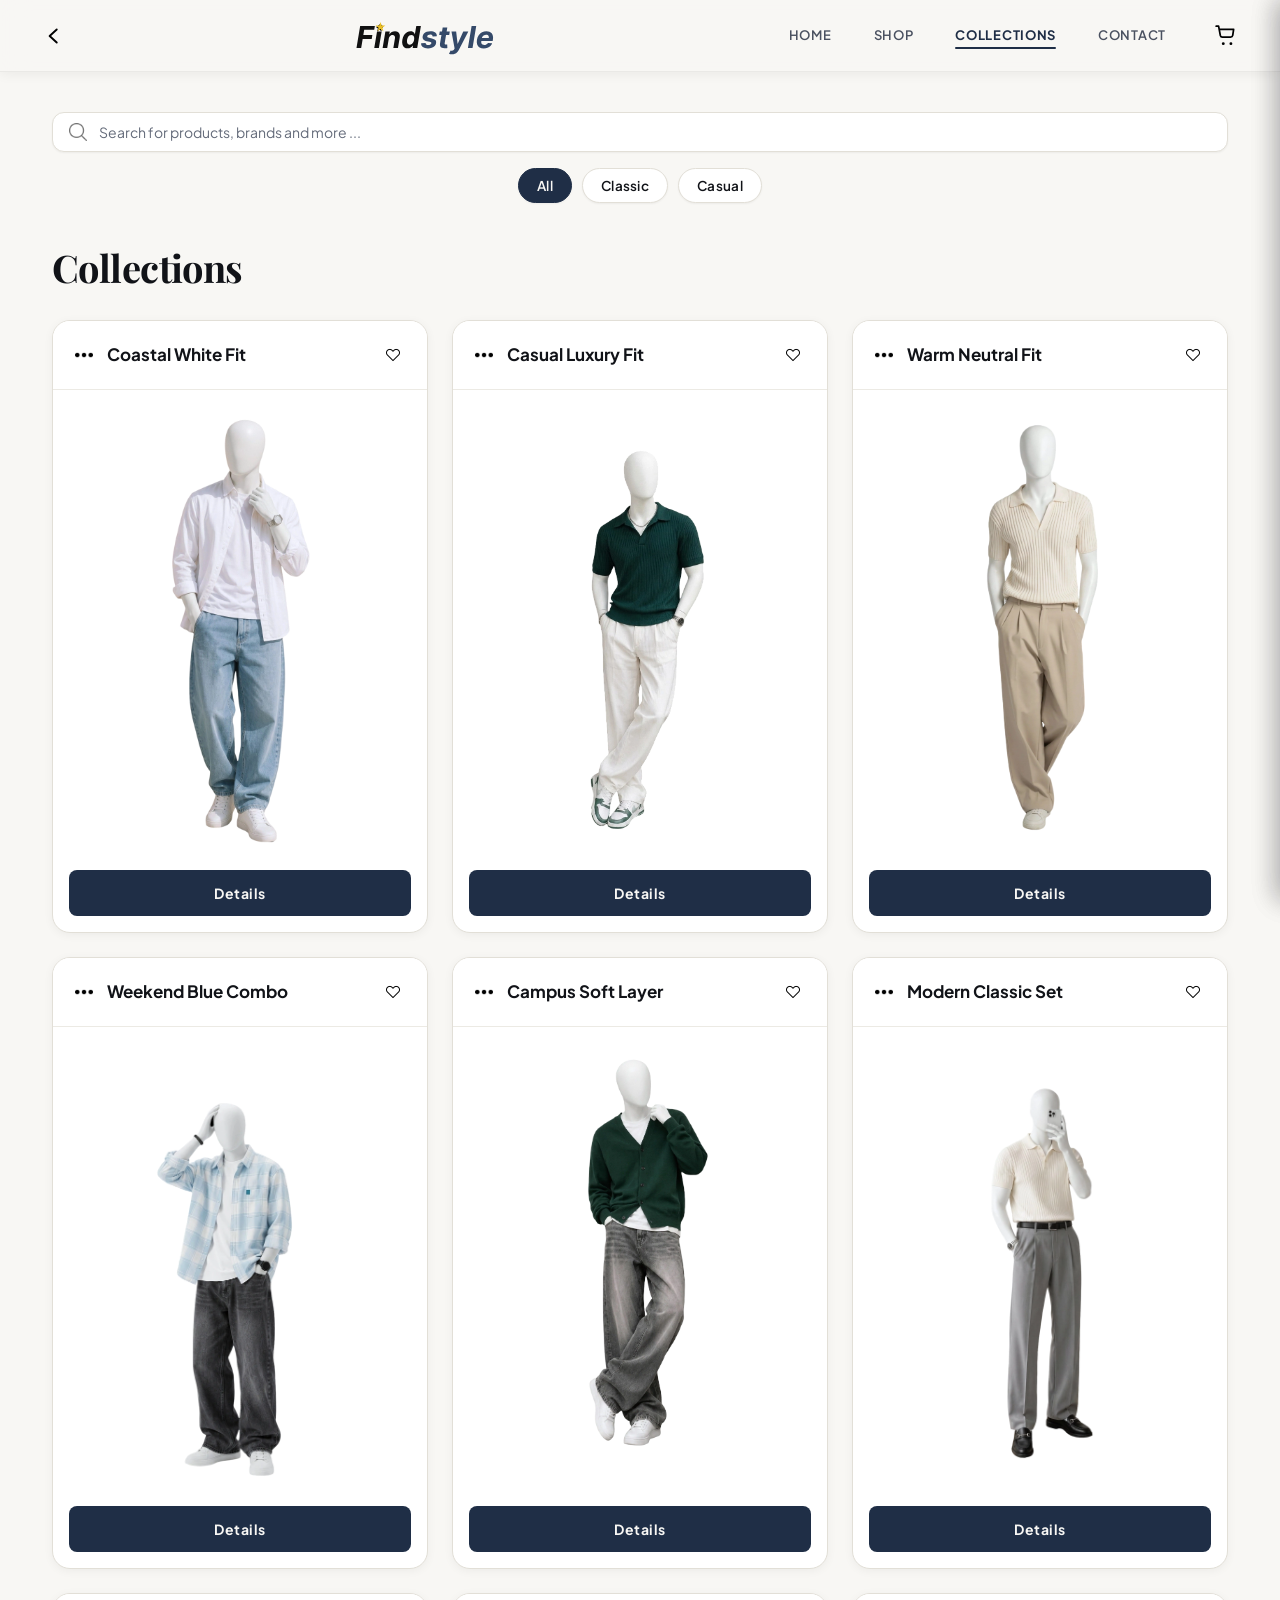
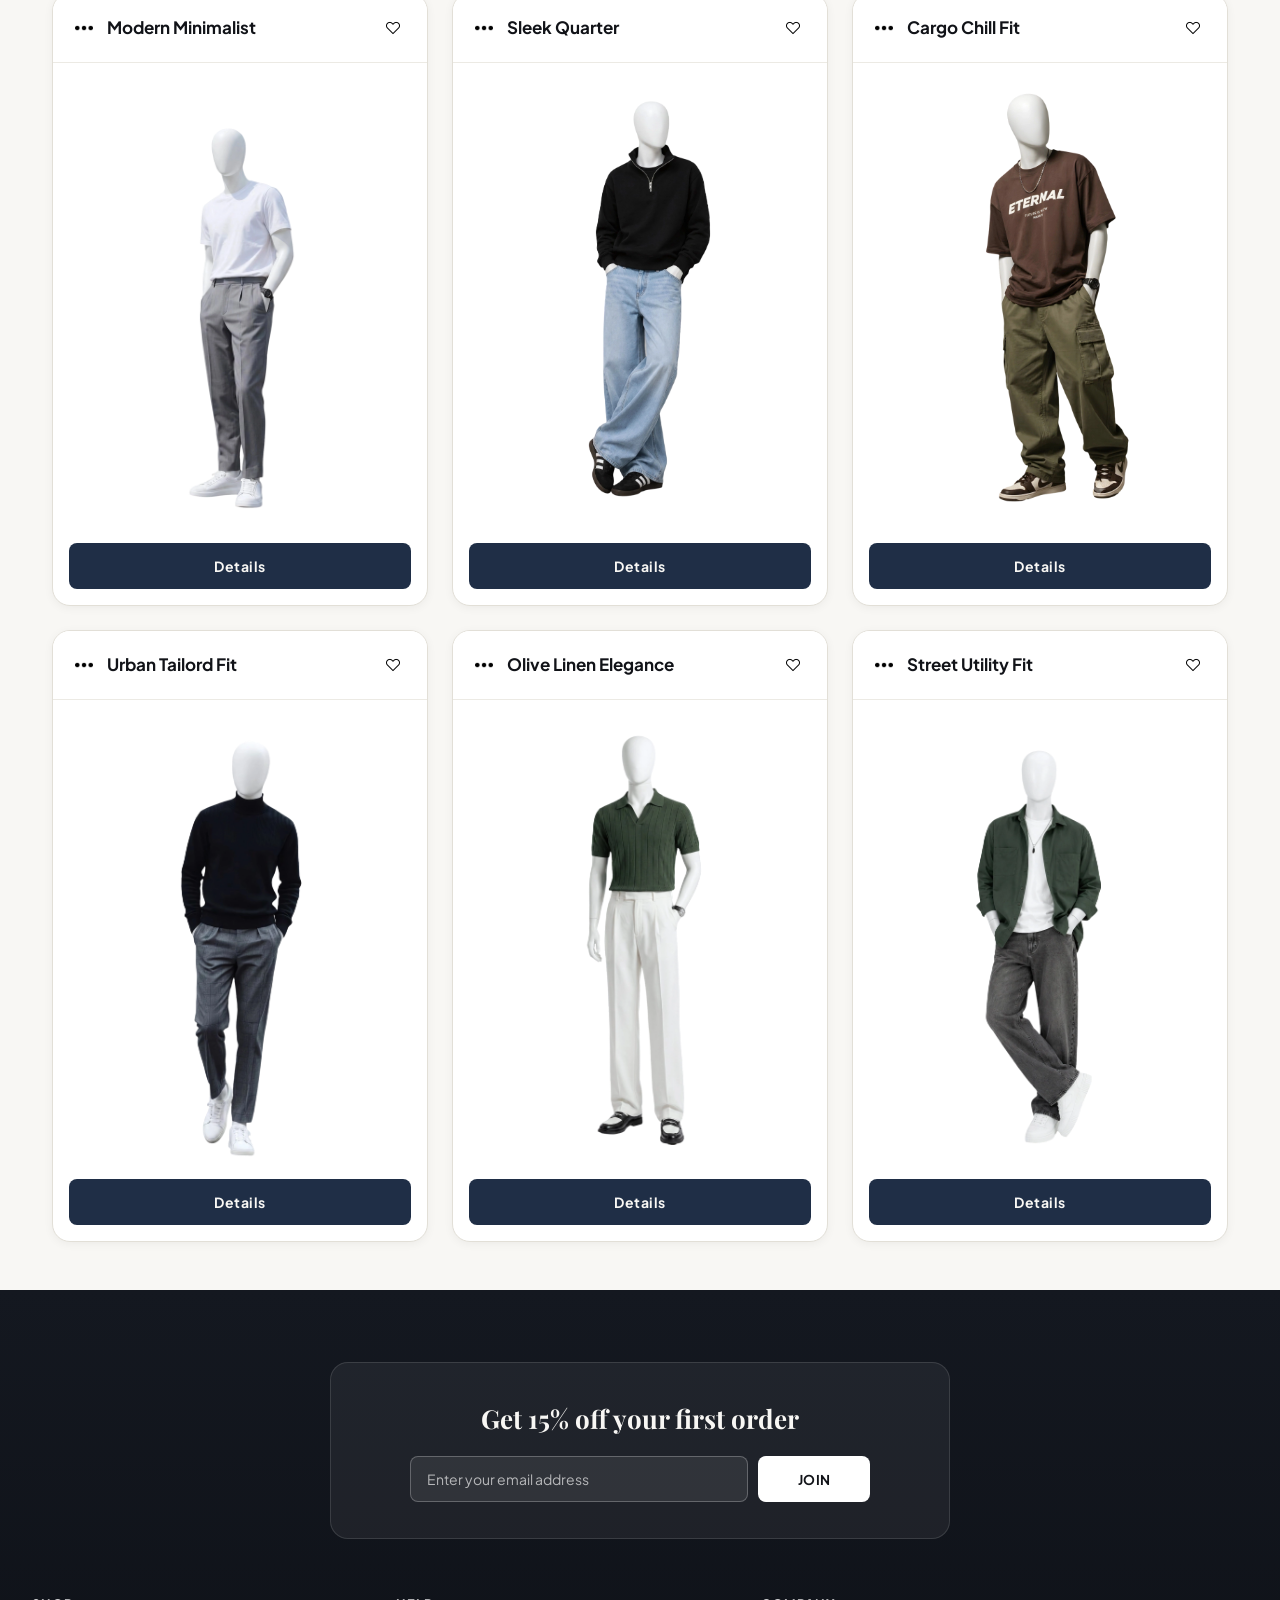
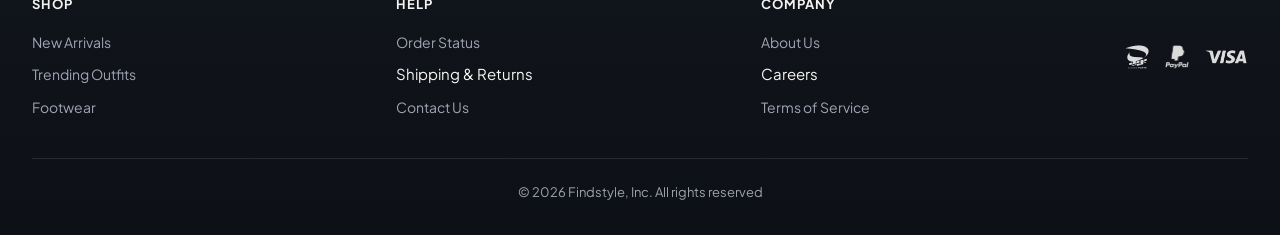
==== commit d5a2ae05: "feat edit the hero linear gedient" ====
--- a/collections.html
+++ b/collections.html
@@ -1,4 +1,4 @@
-﻿<!doctype html>
+<!doctype html>
 <html lang="en">
   <head>
     <meta charset="UTF-8" />
@@ -30,11 +30,17 @@
     <a href="#mainContent" class="skip-link">Skip to main content</a>
     <header class="header">
       <div class="header-left">
-        <button class="menu-toggle" id="menuToggle" aria-label="Open menu">
-          <img src="img/icons/menu.png" alt="Menu" width="96" height="96" />
+        <button class="menu-toggle" id="menuToggle" aria-label="Open menu" aria-expanded="false" aria-controls="mobileNav">
+          <svg width="22" height="22" viewBox="0 0 22 22" fill="none" aria-hidden="true" focusable="false">
+            <rect x="2" y="5.5" width="18" height="1.75" rx="1" fill="currentColor"/>
+            <rect x="2" y="10.125" width="18" height="1.75" rx="1" fill="currentColor"/>
+            <rect x="2" y="14.75" width="18" height="1.75" rx="1" fill="currentColor"/>
+          </svg>
         </button>
         <button class="back-btn" id="backBtn" aria-label="Go back">
-          <img src="img/icons/left-arrow.png" alt="Back" width="96" height="96" />
+          <svg width="22" height="22" viewBox="0 0 22 22" fill="none" aria-hidden="true" focusable="false">
+            <path d="M13.5 5L7 11l6.5 6" stroke="currentColor" stroke-width="1.75" stroke-linecap="round" stroke-linejoin="round"/>
+          </svg>
         </button>
       </div>
       <a href="index.html" class="logo"><img src="img/general/logo.svg" alt="Findstyle" width="121" height="33" /></a>
@@ -45,14 +51,18 @@
             <ul>
               <li><a href="index.html">HOME</a></li>
               <li><a href="shop.html">SHOP</a></li>
-              <li><a class="active" href="collections.html">COLLECTIONS</a></li>
-              <li><a href="https://wa.me/213559959122">CONTACT</a></li>
+              <li><a class="active" aria-current="page" href="collections.html">COLLECTIONS</a></li>
+              <li><a href="https://wa.me/213559959122" rel="noopener noreferrer">CONTACT</a></li>
             </ul>
           </div>
         </nav>
 
-        <button class="cart-btn" id="cartBtn" aria-label="Shopping Cart">
-          <img src="img/icons/cart.png" alt="Cart" width="96" height="96" />
+        <button class="cart-btn" id="cartBtn" aria-label="Shopping Cart" aria-expanded="false" aria-controls="cartDrawer">
+          <svg width="22" height="22" viewBox="0 0 22 22" fill="none" aria-hidden="true" focusable="false">
+            <path d="M2 2h2.2l1.6 8.5a2 2 0 0 0 2 1.5h7.4a2 2 0 0 0 1.96-1.6L18 5H5" stroke="currentColor" stroke-width="1.6" stroke-linecap="round" stroke-linejoin="round"/>
+            <circle cx="8.5" cy="18" r="1.3" fill="currentColor"/>
+            <circle cx="15.5" cy="18" r="1.3" fill="currentColor"/>
+          </svg>
           <span class="cart-count" id="cartCount">0</span>
         </button>
       </div>
--- a/style.css
+++ b/style.css
@@ -40,8 +40,10 @@
   --font-display: 'Playfair Display', Georgia, 'Times New Roman', serif;
   --font-sans: 'Plus Jakarta Sans', -apple-system, BlinkMacSystemFont, 'Segoe UI', Roboto, Oxygen, Ubuntu, Cantarell, sans-serif;
   --color-text-main: #111318;
-  --color-text-muted: #4A5160; /* WCAG AA/AAA: 7.5:1 on alabaster/white */
-  --color-text-light: #646B7A; /* WCAG AA: 4.8:1+ on alabaster/white */
+  --color-text-muted: #4A5160;
+  /* WCAG AA/AAA: 7.5:1 on alabaster/white */
+  --color-text-light: #646B7A;
+  /* WCAG AA: 4.8:1+ on alabaster/white */
   --color-text-inverse: #F8F7F4;
 
   /* Spacing & Radii */
@@ -121,7 +123,9 @@
 /* --------------------------------------------------------------------------
    2. Reset & Base Elements
    -------------------------------------------------------------------------- */
-*, *::before, *::after {
+*,
+*::before,
+*::after {
   box-sizing: border-box;
   margin: 0;
   padding: 0;
@@ -175,7 +179,9 @@
   display: block;
 }
 
-input, select, textarea {
+input,
+select,
+textarea {
   font-family: inherit;
   font-size: inherit;
 }
@@ -190,8 +196,8 @@
   width: 100%;
   min-height: var(--header-height);
   z-index: 100;
-  display: flex;
-  justify-content: space-between;
+  display: grid;
+  grid-template-columns: 1fr auto 1fr;
   align-items: center;
   background-color: var(--color-bg-header);
   backdrop-filter: blur(14px);
@@ -199,18 +205,69 @@
   padding: clamp(8px, 1.5vw, 12px) clamp(16px, 3.5vw, 32px);
   box-shadow: 0 2px 12px rgba(17, 18, 22, 0.06);
   border-bottom: 1px solid rgba(24, 25, 31, 0.06);
+  transition: background-color 0.28s ease, box-shadow 0.28s ease, border-color 0.28s ease;
 }
 
 .header-left {
   display: flex;
   align-items: center;
   gap: 4px;
+  justify-self: start;
+}
+
+.header .logo {
+  justify-self: center;
 }
 
 .header-right {
   display: flex;
   align-items: center;
   gap: clamp(12px, 2vw, 24px);
+  justify-self: end;
+}
+
+/* Transparent scroll-aware header over Home hero */
+.page-home .header:not(.is-scrolled) {
+  background-color: transparent;
+  background-image: linear-gradient(180deg, rgba(11, 12, 16, 0.42) 0%, rgba(11, 12, 16, 0) 100%);
+  backdrop-filter: none;
+  -webkit-backdrop-filter: none;
+  box-shadow: none;
+  border-bottom-color: transparent;
+}
+
+.page-home .header:not(.is-scrolled) .menu-toggle,
+.page-home .header:not(.is-scrolled) .cart-btn {
+  color: #ffffff;
+}
+
+.page-home .header:not(.is-scrolled) .menu-toggle:hover,
+.page-home .header:not(.is-scrolled) .cart-btn:hover {
+  background-color: rgba(255, 255, 255, 0.14);
+}
+
+.page-home .header:not(.is-scrolled) .logo img {
+  filter: brightness(0) invert(1);
+}
+
+.page-home .header:not(.is-scrolled) .desktop-nav-links a {
+  color: rgba(255, 255, 255, 0.88);
+}
+
+.page-home .header:not(.is-scrolled) .desktop-nav-links a:hover,
+.page-home .header:not(.is-scrolled) .desktop-nav-links a.active {
+  color: #ffffff;
+}
+
+.page-home .header:not(.is-scrolled) .desktop-nav-links a::after {
+  background-color: #ffffff;
+}
+
+.page-home .header:not(.is-scrolled) .menu-toggle:focus-visible,
+.page-home .header:not(.is-scrolled) .cart-btn:focus-visible,
+.page-home .header:not(.is-scrolled) .logo:focus-visible,
+.page-home .header:not(.is-scrolled) .desktop-nav-links a:focus-visible {
+  outline-color: #ffffff;
 }
 
 .menu-toggle,
@@ -244,10 +301,23 @@
 
 .menu-toggle img,
 .back-btn img,
-.cart-btn img {
+.cart-btn img,
+.menu-toggle svg,
+.back-btn svg,
+.cart-btn svg {
   width: clamp(20px, 2.5vw, 24px);
   height: clamp(20px, 2.5vw, 24px);
   object-fit: contain;
+  flex-shrink: 0;
+}
+
+.menu-toggle:focus-visible,
+.back-btn:focus-visible,
+.cart-btn:focus-visible,
+.logo:focus-visible,
+.desktop-nav-links a:focus-visible {
+  outline: 2px solid var(--color-primary);
+  outline-offset: 3px;
 }
 
 .logo img {
@@ -322,7 +392,6 @@
 
 .desktop-nav-links a:hover {
   color: var(--color-primary);
-  background-color: rgba(31, 46, 70, 0.05);
 }
 
 .desktop-nav-links a:hover::after {
@@ -332,7 +401,6 @@
 .desktop-nav-links a.active {
   color: var(--color-primary);
   font-weight: 700;
-  background-color: var(--color-primary-glow);
 }
 
 .desktop-nav-links a.active::after {
@@ -398,10 +466,21 @@
   transform: translateX(0);
 }
 
-.mobile-nav.is-open li:nth-child(1) { transition-delay: 0.05s; }
-.mobile-nav.is-open li:nth-child(2) { transition-delay: 0.09s; }
-.mobile-nav.is-open li:nth-child(3) { transition-delay: 0.13s; }
-.mobile-nav.is-open li:nth-child(4) { transition-delay: 0.17s; }
+.mobile-nav.is-open li:nth-child(1) {
+  transition-delay: 0.05s;
+}
+
+.mobile-nav.is-open li:nth-child(2) {
+  transition-delay: 0.09s;
+}
+
+.mobile-nav.is-open li:nth-child(3) {
+  transition-delay: 0.13s;
+}
+
+.mobile-nav.is-open li:nth-child(4) {
+  transition-delay: 0.17s;
+}
 
 .mobile-nav li a {
   display: flex;
@@ -532,13 +611,11 @@
   inset: 0;
   pointer-events: none;
   z-index: 2;
-  background: linear-gradient(
-    180deg,
-    rgba(14, 18, 26, 0.12) 0%,
-    transparent 34%,
-    rgba(14, 18, 26, 0.62) 68%,
-    rgba(14, 18, 26, 0.9) 100%
-  );
+  background: linear-gradient(180deg,
+      rgba(14, 18, 26, 0.12) 0%,
+      transparent 34%,
+      rgba(14, 18, 26, 0.62) 68%,
+      rgba(14, 18, 26, 0.9) 100%);
 }
 
 .hero-track-mobile {
@@ -550,6 +627,7 @@
 .hero-slide {
   width: 100%;
   height: 100%;
+  background-image: url("img/hero/desktopHero.webp");
   background-size: cover;
   background-position: 82% 20%;
   background-repeat: no-repeat;
@@ -1901,6 +1979,7 @@
     transform: scale(0.15);
     opacity: 0.95;
   }
+
   100% {
     transform: scale(1.25);
     opacity: 0;
@@ -1912,6 +1991,7 @@
     transform: scale(0.18);
     opacity: 0.75;
   }
+
   100% {
     transform: scale(1.75);
     opacity: 0;
@@ -1923,6 +2003,7 @@
     transform: scale(0.12);
     opacity: 0.85;
   }
+
   100% {
     transform: scale(1.4);
     opacity: 0;
@@ -2504,20 +2585,19 @@
 /* Tablet & Landscape Devices (min-width: 640px) */
 @media (min-width: 640px) {
   .hero-slide {
+    background-image: linear-gradient(-90deg, rgba(0, 0, 0, 0.2) 0%, rgba(0, 0, 0, 0.4) 100%), url("img/hero/desktopHero.webp");
     background-position: 78% center;
   }
 
   .hero::after {
-    background: linear-gradient(
-      95deg,
-      rgba(14, 18, 26, 0.42) 0%,
-      rgba(14, 18, 26, 0.2) 48%,
-      transparent 74%
-    );
+    background: linear-gradient(95deg,
+        rgba(14, 18, 26, 0.42) 0%,
+        rgba(14, 18, 26, 0.2) 48%,
+        transparent 74%);
   }
 
   .hero-content {
-    top: 49%;
+    top: 56%;
     bottom: auto;
     left: clamp(40px, 8vw, 88px);
     right: auto;
@@ -2545,6 +2625,11 @@
 
 /* Desktop Devices (min-width: 900px) */
 @media (min-width: 900px) {
+  .header {
+    display: flex;
+    justify-content: space-between;
+  }
+
   .menu-toggle {
     display: none;
   }
@@ -2562,21 +2647,20 @@
   }
 
   .hero-slide {
+    background-image: linear-gradient(-90deg, rgba(0, 0, 0, 0.2) 0%, rgba(0, 0, 0, 0.4) 100%), url("img/hero/desktopHero.webp");
     background-position: right center;
   }
 
   .hero::after {
-    background: linear-gradient(
-      95deg,
-      rgba(14, 18, 26, 0.36) 0%,
-      rgba(14, 18, 26, 0.18) 44%,
-      transparent 68%
-    );
+    background: linear-gradient(95deg,
+        rgba(14, 18, 26, 0.36) 0%,
+        rgba(14, 18, 26, 0.18) 44%,
+        transparent 68%);
   }
 
   .hero-content {
-    left: clamp(60px, 17vw, 220px);
-    top: 55%;
+    left: clamp(60px, 17vw, 300px);
+    top: 58%;
     transform: translateY(-50%);
     max-width: clamp(340px, 34vw, 460px);
   }
@@ -2592,7 +2676,7 @@
   }
 
   /* Switch mobile search bar to desktop integrated layout */
-  .page-home main > .search-bar,
+  .page-home main>.search-bar,
   .search-bar-col {
     display: none;
   }
@@ -2694,6 +2778,7 @@
     opacity: 0;
     transform: translateY(-4px);
   }
+
   to {
     opacity: 1;
     transform: translateY(0);
@@ -3049,9 +3134,20 @@
 
 /* ── Add-to-cart satisfaction animation ──────────────────────────────────── */
 @keyframes addedPulse {
-  0%   { transform: scale(1); box-shadow: 0 0 0 0 rgba(201,154,46,0.5); }
-  40%  { transform: scale(1.04); box-shadow: 0 0 0 10px rgba(201,154,46,0); }
-  100% { transform: scale(1); box-shadow: 0 0 0 0 rgba(201,154,46,0); }
+  0% {
+    transform: scale(1);
+    box-shadow: 0 0 0 0 rgba(201, 154, 46, 0.5);
+  }
+
+  40% {
+    transform: scale(1.04);
+    box-shadow: 0 0 0 10px rgba(201, 154, 46, 0);
+  }
+
+  100% {
+    transform: scale(1);
+    box-shadow: 0 0 0 0 rgba(201, 154, 46, 0);
+  }
 }
 
 #addToCartBtn.is-added {
@@ -3062,14 +3158,25 @@
 
 /* ── Cart icon bounce ────────────────────────────────────────────────────── */
 @keyframes cartBounce {
-  0%   { transform: scale(1); }
-  30%  { transform: scale(1.35) rotate(-8deg); }
-  60%  { transform: scale(0.92) rotate(4deg); }
-  100% { transform: scale(1); }
+  0% {
+    transform: scale(1);
+  }
+
+  30% {
+    transform: scale(1.35) rotate(-8deg);
+  }
+
+  60% {
+    transform: scale(0.92) rotate(4deg);
+  }
+
+  100% {
+    transform: scale(1);
+  }
 }
 
 .cart-bounce {
-  animation: cartBounce 0.45s cubic-bezier(.36,.07,.19,.97) forwards !important;
+  animation: cartBounce 0.45s cubic-bezier(.36, .07, .19, .97) forwards !important;
 }
 
 /* ── Product scroll arrow buttons ────────────────────────────────────────── */
@@ -3099,7 +3206,7 @@
     font-size: 22px;
     line-height: 1;
     cursor: pointer;
-    box-shadow: 0 2px 10px rgba(31,46,70,0.12);
+    box-shadow: 0 2px 10px rgba(31, 46, 70, 0.12);
     transition: background 0.18s, color 0.18s, opacity 0.18s, transform 0.18s;
     opacity: 0.92;
   }
@@ -3370,9 +3477,21 @@
 }
 
 @keyframes sizeShake {
-  0%, 100% { transform: translateX(0); }
-  20%, 60% { transform: translateX(-5px); }
-  40%, 80% { transform: translateX(5px); }
+
+  0%,
+  100% {
+    transform: translateX(0);
+  }
+
+  20%,
+  60% {
+    transform: translateX(-5px);
+  }
+
+  40%,
+  80% {
+    transform: translateX(5px);
+  }
 }
 
 .size-selector.is-error-shake .size-pills {
@@ -3553,6 +3672,22 @@
   display: none;
 }
 
+@keyframes cartBadgePop {
+  0% {
+    transform: scale(1);
+  }
+  45% {
+    transform: scale(1.32);
+  }
+  100% {
+    transform: scale(1);
+  }
+}
+
+.cart-count.is-popping {
+  animation: cartBadgePop 0.35s cubic-bezier(0.16, 1, 0.3, 1);
+}
+
 /* ── Product Card Surface & Baseline Alignment ───────────────────────────── */
 .product-card {
   border: 1px solid rgba(31, 46, 70, 0.08);
@@ -3753,4 +3888,4 @@
   .cart-upsells-list {
     max-height: 112px;
   }
-}
+}
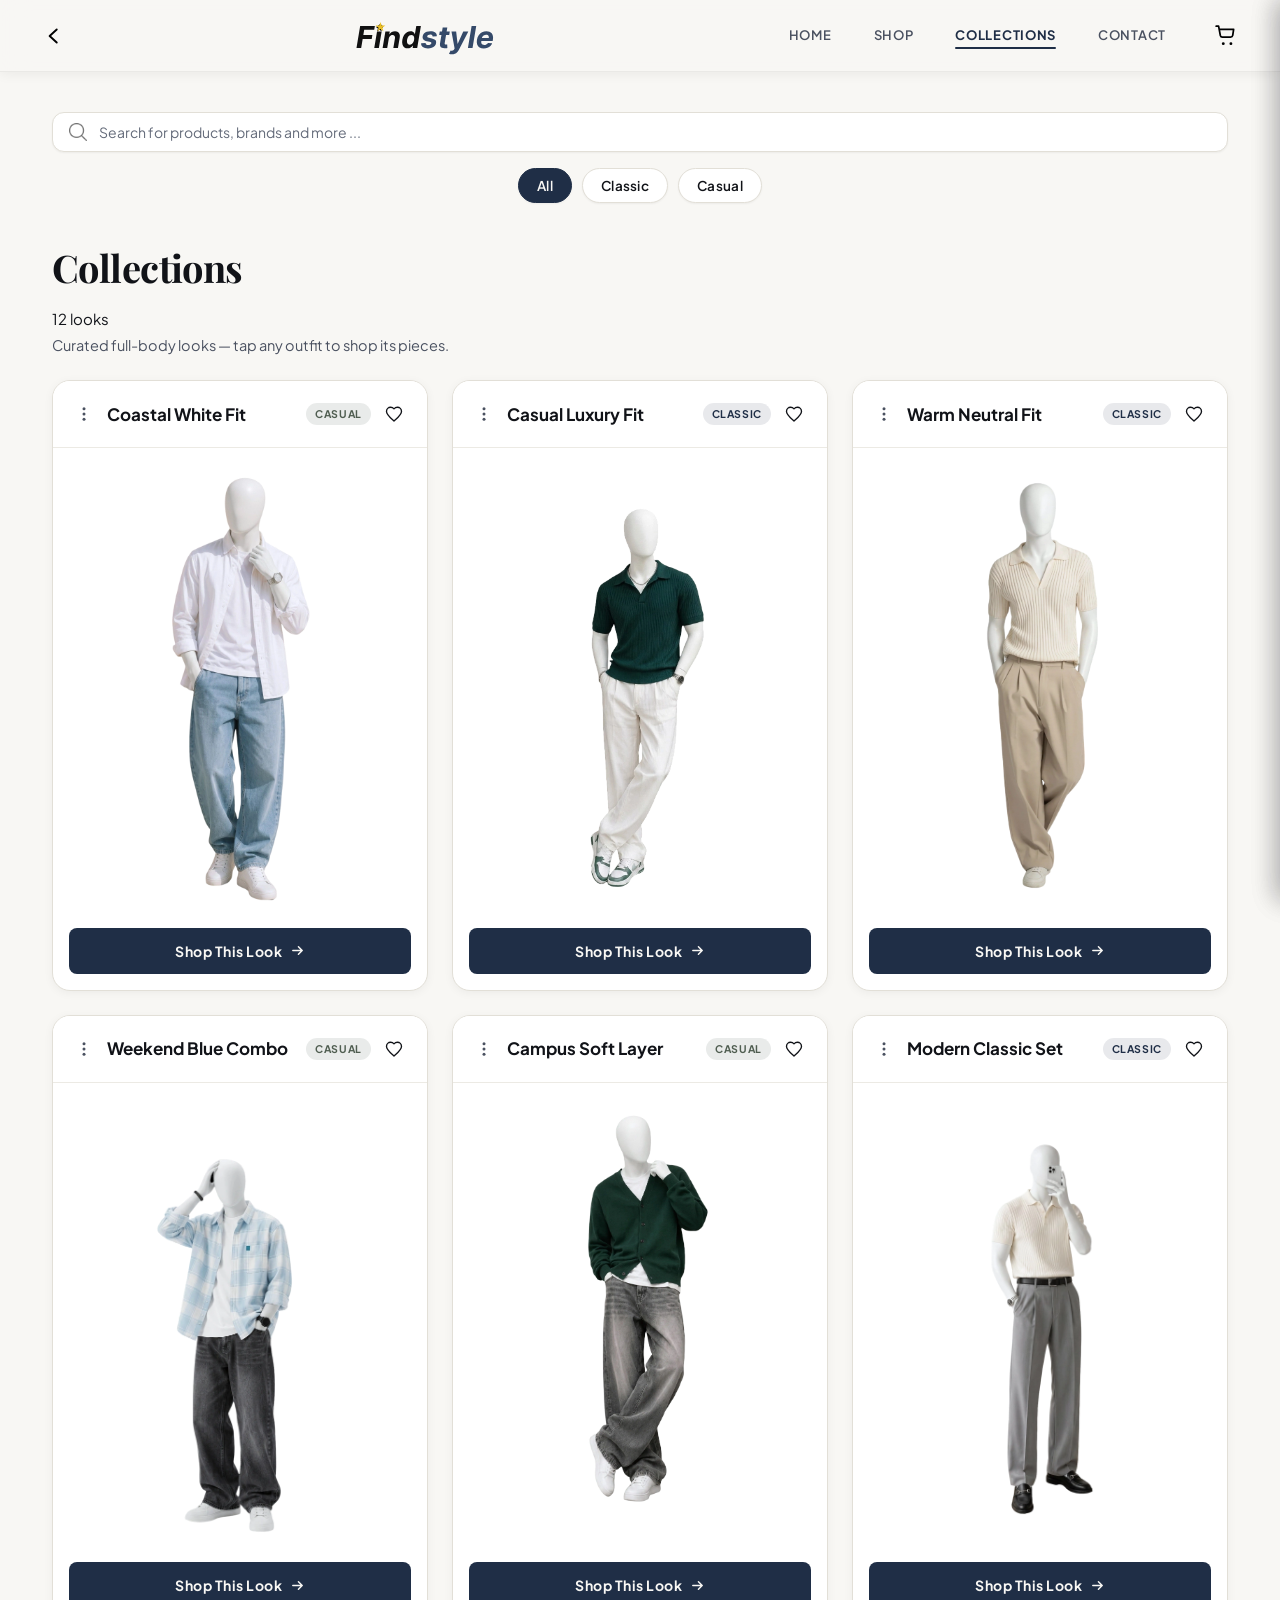
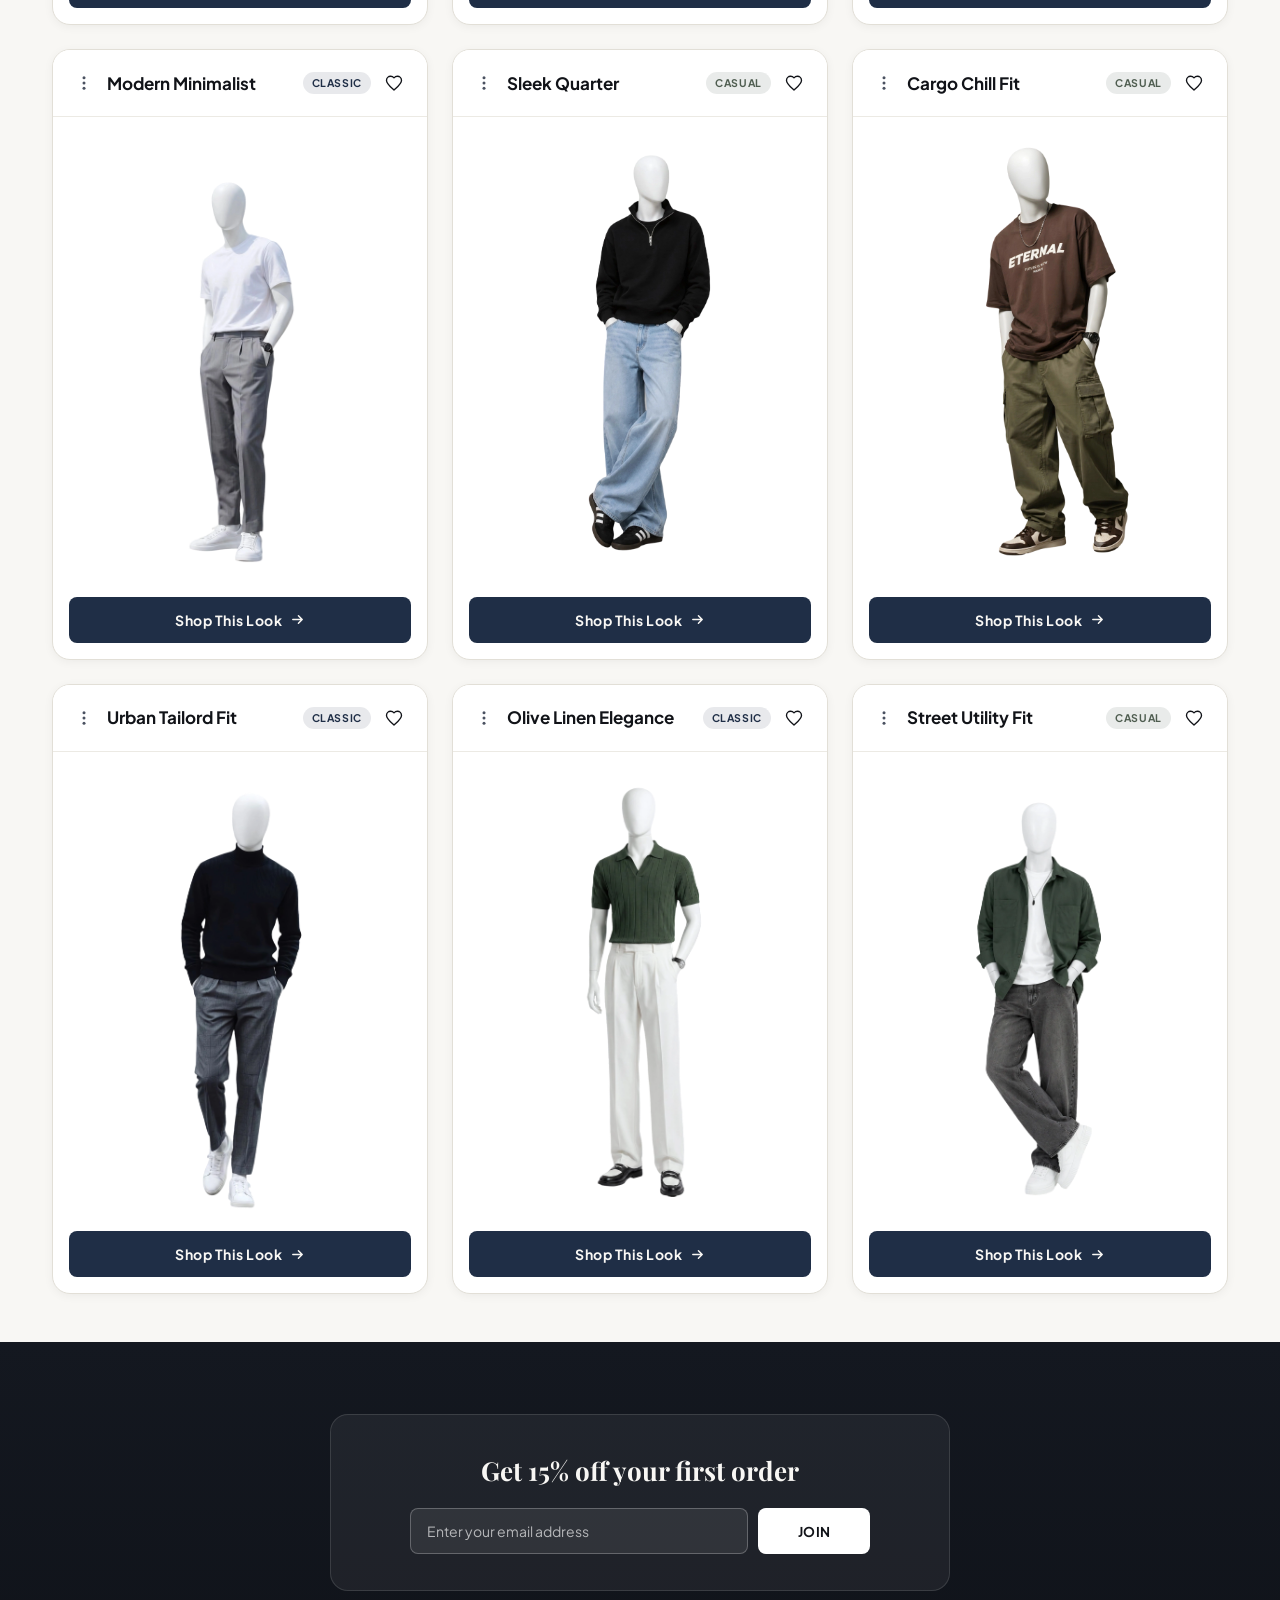
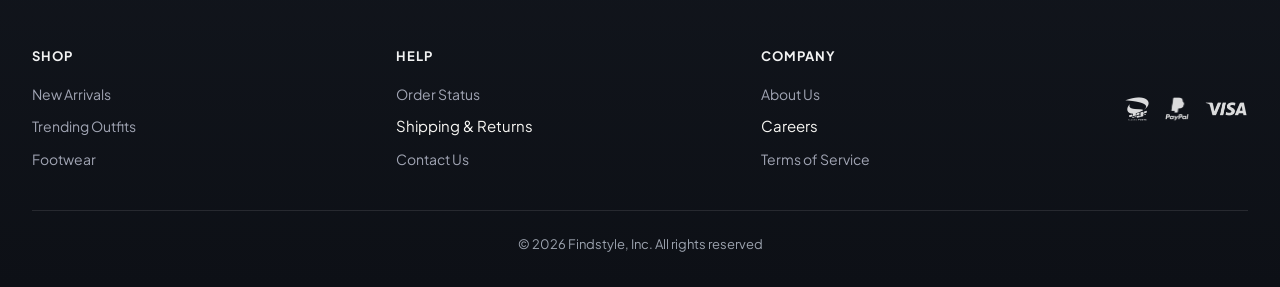
==== commit fa0d8692: "improve UX UI for collection page" ====
--- a/collections.html
+++ b/collections.html
@@ -1,4 +1,4 @@
-<!doctype html>
+﻿<!doctype html>
 <html lang="en">
   <head>
     <meta charset="UTF-8" />
@@ -79,7 +79,7 @@
         <li><a href="index.html">HOME</a></li>
         <li><a href="shop.html">SHOP</a></li>
         <li><a class="active" href="collections.html">COLLECTIONS</a></li>
-        <li><a href="https://wa.me/213559959122">CONTACT</a></li>
+        <li><a href="https://wa.me/213559959122" rel="noopener noreferrer">CONTACT</a></li>
       </ul>
       <div class="mobile-nav-footer">
         <p class="mobile-nav-tagline">Modern Menswear &amp; Curated Looks</p>
@@ -133,13 +133,19 @@
       </div>
     </section>
 
-    <h1 class="shop-title">Collections</h1>
+    <div class="collections-toolbar">
+      <div class="shop-heading-group">
+        <h1 class="shop-title">Collections</h1>
+        <span class="shop-count" id="collectionsCount">12 looks</span>
+      </div>
+      <p class="collections-subtitle">Curated full-body looks — tap any outfit to shop its pieces.</p>
+    </div>
 
     <section class="outfit-grid" id="outfitCards">
       <article class="outfit-card" data-category="casual">
         <div class="card-header">
-          <button class="options-btn" aria-label="Options">
-            <img src="img/icons/three-dot-menu.png" alt="Options" width="96" height="96" />
+          <button class="options-btn" aria-label="Options" aria-expanded="false">
+            <svg width="18" height="18" viewBox="0 0 24 24" fill="currentColor" aria-hidden="true" focusable="false"><circle cx="12" cy="5" r="2"/><circle cx="12" cy="12" r="2"/><circle cx="12" cy="19" r="2"/></svg>
           </button>
           <div class="options-dropdown">
             <ul>
@@ -152,20 +158,20 @@
             class="wishlist-btn wishlist-btn-col"
             aria-label="Add to wishlist"
           >
-            <img src="img/icons/heart-outline.png" alt="Add to wishlist" width="256" height="256" />
+            <svg width="18" height="18" viewBox="0 0 24 24" fill="none" aria-hidden="true" focusable="false"><path d="M12 21.35l-1.45-1.32C5.4 15.36 2 12.28 2 8.5 2 5.42 4.42 3 7.5 3c1.74 0 3.41.81 4.5 2.09C13.09 3.81 14.76 3 16.5 3 19.58 3 22 5.42 22 8.5c0 3.78-3.4 6.86-8.55 11.54L12 21.35z" stroke="currentColor" stroke-width="1.8" stroke-linecap="round" stroke-linejoin="round"/></svg>
           </button>
         </div>
         <img
           src="img/casual collection/CoastalWhiteFit.webp"
           alt="Coastal White Fit"
           class="outfit-img" width="1096" height="2560" fetchpriority="high" decoding="async" />
-        <button class="order-btn" data-outfit="CoastalWhiteFit">Details</button>
+        <button class="order-btn" data-outfit="CoastalWhiteFit">Shop This Look <svg width="15" height="15" viewBox="0 0 16 16" fill="none" aria-hidden="true" focusable="false"><path d="M3 8h10M9 4l4 4-4 4" stroke="currentColor" stroke-width="1.6" stroke-linecap="round" stroke-linejoin="round"/></svg></button>
       </article>
 
       <article class="outfit-card" data-category="classic">
         <div class="card-header">
-          <button class="options-btn" aria-label="Options">
-            <img src="img/icons/three-dot-menu.png" alt="Options" width="96" height="96" />
+          <button class="options-btn" aria-label="Options" aria-expanded="false">
+            <svg width="18" height="18" viewBox="0 0 24 24" fill="currentColor" aria-hidden="true" focusable="false"><circle cx="12" cy="5" r="2"/><circle cx="12" cy="12" r="2"/><circle cx="12" cy="19" r="2"/></svg>
           </button>
           <div class="options-dropdown">
             <ul>
@@ -178,20 +184,20 @@
             class="wishlist-btn wishlist-btn-col"
             aria-label="Add to wishlist"
           >
-            <img src="img/icons/heart-outline.png" alt="Add to wishlist" width="256" height="256" />
+            <svg width="18" height="18" viewBox="0 0 24 24" fill="none" aria-hidden="true" focusable="false"><path d="M12 21.35l-1.45-1.32C5.4 15.36 2 12.28 2 8.5 2 5.42 4.42 3 7.5 3c1.74 0 3.41.81 4.5 2.09C13.09 3.81 14.76 3 16.5 3 19.58 3 22 5.42 22 8.5c0 3.78-3.4 6.86-8.55 11.54L12 21.35z" stroke="currentColor" stroke-width="1.8" stroke-linecap="round" stroke-linejoin="round"/></svg>
           </button>
         </div>
         <img
           src="img/classic collection/CasualLuxuryFit.webp"
           alt="Casual Luxury Fit"
           class="outfit-img" width="783" height="1376" decoding="async" />
-        <button class="order-btn" data-outfit="CasualLuxuryFit">Details</button>
+        <button class="order-btn" data-outfit="CasualLuxuryFit">Shop This Look <svg width="15" height="15" viewBox="0 0 16 16" fill="none" aria-hidden="true" focusable="false"><path d="M3 8h10M9 4l4 4-4 4" stroke="currentColor" stroke-width="1.6" stroke-linecap="round" stroke-linejoin="round"/></svg></button>
       </article>
 
       <article class="outfit-card" data-category="classic">
         <div class="card-header">
-          <button class="options-btn" aria-label="Options">
-            <img src="img/icons/three-dot-menu.png" alt="Options" width="96" height="96" />
+          <button class="options-btn" aria-label="Options" aria-expanded="false">
+            <svg width="18" height="18" viewBox="0 0 24 24" fill="currentColor" aria-hidden="true" focusable="false"><circle cx="12" cy="5" r="2"/><circle cx="12" cy="12" r="2"/><circle cx="12" cy="19" r="2"/></svg>
           </button>
           <div class="options-dropdown">
             <ul>
@@ -204,20 +210,20 @@
             class="wishlist-btn wishlist-btn-col"
             aria-label="Add to wishlist"
           >
-            <img src="img/icons/heart-outline.png" alt="Add to wishlist" width="256" height="256" />
+            <svg width="18" height="18" viewBox="0 0 24 24" fill="none" aria-hidden="true" focusable="false"><path d="M12 21.35l-1.45-1.32C5.4 15.36 2 12.28 2 8.5 2 5.42 4.42 3 7.5 3c1.74 0 3.41.81 4.5 2.09C13.09 3.81 14.76 3 16.5 3 19.58 3 22 5.42 22 8.5c0 3.78-3.4 6.86-8.55 11.54L12 21.35z" stroke="currentColor" stroke-width="1.8" stroke-linecap="round" stroke-linejoin="round"/></svg>
           </button>
         </div>
         <img
           src="img/classic collection/WarmNeutralFit.webp"
           alt="Warm Neutral Fit"
           class="outfit-img" width="1437" height="2560" decoding="async" />
-        <button class="order-btn" data-outfit="WarmNeutralFit">Details</button>
+        <button class="order-btn" data-outfit="WarmNeutralFit">Shop This Look <svg width="15" height="15" viewBox="0 0 16 16" fill="none" aria-hidden="true" focusable="false"><path d="M3 8h10M9 4l4 4-4 4" stroke="currentColor" stroke-width="1.6" stroke-linecap="round" stroke-linejoin="round"/></svg></button>
       </article>
 
       <article class="outfit-card" data-category="casual">
         <div class="card-header">
-          <button class="options-btn" aria-label="Options">
-            <img src="img/icons/three-dot-menu.png" alt="Options" width="96" height="96" />
+          <button class="options-btn" aria-label="Options" aria-expanded="false">
+            <svg width="18" height="18" viewBox="0 0 24 24" fill="currentColor" aria-hidden="true" focusable="false"><circle cx="12" cy="5" r="2"/><circle cx="12" cy="12" r="2"/><circle cx="12" cy="19" r="2"/></svg>
           </button>
           <div class="options-dropdown">
             <ul>
@@ -230,22 +236,20 @@
             class="wishlist-btn wishlist-btn-col"
             aria-label="Add to wishlist"
           >
-            <img src="img/icons/heart-outline.png" alt="Add to wishlist" width="256" height="256" />
+            <svg width="18" height="18" viewBox="0 0 24 24" fill="none" aria-hidden="true" focusable="false"><path d="M12 21.35l-1.45-1.32C5.4 15.36 2 12.28 2 8.5 2 5.42 4.42 3 7.5 3c1.74 0 3.41.81 4.5 2.09C13.09 3.81 14.76 3 16.5 3 19.58 3 22 5.42 22 8.5c0 3.78-3.4 6.86-8.55 11.54L12 21.35z" stroke="currentColor" stroke-width="1.8" stroke-linecap="round" stroke-linejoin="round"/></svg>
           </button>
         </div>
         <img
           src="img/casual collection/WeekendBlueCombo.webp"
           alt="Weekend Blue Combo"
           class="outfit-img" width="1276" height="1918" loading="lazy" decoding="async" />
-        <button class="order-btn" data-outfit="WeekendBlueCombo">
-          Details
-        </button>
+        <button class="order-btn" data-outfit="WeekendBlueCombo">Shop This Look <svg width="15" height="15" viewBox="0 0 16 16" fill="none" aria-hidden="true" focusable="false"><path d="M3 8h10M9 4l4 4-4 4" stroke="currentColor" stroke-width="1.6" stroke-linecap="round" stroke-linejoin="round"/></svg></button>
       </article>
 
       <article class="outfit-card" data-category="casual">
         <div class="card-header">
-          <button class="options-btn" aria-label="Options">
-            <img src="img/icons/three-dot-menu.png" alt="Options" width="96" height="96" />
+          <button class="options-btn" aria-label="Options" aria-expanded="false">
+            <svg width="18" height="18" viewBox="0 0 24 24" fill="currentColor" aria-hidden="true" focusable="false"><circle cx="12" cy="5" r="2"/><circle cx="12" cy="12" r="2"/><circle cx="12" cy="19" r="2"/></svg>
           </button>
           <div class="options-dropdown">
             <ul>
@@ -258,20 +262,20 @@
             class="wishlist-btn wishlist-btn-col"
             aria-label="Add to wishlist"
           >
-            <img src="img/icons/heart-outline.png" alt="Add to wishlist" width="256" height="256" />
+            <svg width="18" height="18" viewBox="0 0 24 24" fill="none" aria-hidden="true" focusable="false"><path d="M12 21.35l-1.45-1.32C5.4 15.36 2 12.28 2 8.5 2 5.42 4.42 3 7.5 3c1.74 0 3.41.81 4.5 2.09C13.09 3.81 14.76 3 16.5 3 19.58 3 22 5.42 22 8.5c0 3.78-3.4 6.86-8.55 11.54L12 21.35z" stroke="currentColor" stroke-width="1.8" stroke-linecap="round" stroke-linejoin="round"/></svg>
           </button>
         </div>
         <img
           src="img/casual collection/CampusSoftLayer.webp"
           alt="Campus Soft Layer"
           class="outfit-img" width="1079" height="2560" loading="lazy" decoding="async" />
-        <button class="order-btn" data-outfit="CampusSoftLayer">Details</button>
+        <button class="order-btn" data-outfit="CampusSoftLayer">Shop This Look <svg width="15" height="15" viewBox="0 0 16 16" fill="none" aria-hidden="true" focusable="false"><path d="M3 8h10M9 4l4 4-4 4" stroke="currentColor" stroke-width="1.6" stroke-linecap="round" stroke-linejoin="round"/></svg></button>
       </article>
 
       <article class="outfit-card" data-category="classic">
         <div class="card-header">
-          <button class="options-btn" aria-label="Options">
-            <img src="img/icons/three-dot-menu.png" alt="Options" width="96" height="96" />
+          <button class="options-btn" aria-label="Options" aria-expanded="false">
+            <svg width="18" height="18" viewBox="0 0 24 24" fill="currentColor" aria-hidden="true" focusable="false"><circle cx="12" cy="5" r="2"/><circle cx="12" cy="12" r="2"/><circle cx="12" cy="19" r="2"/></svg>
           </button>
           <div class="options-dropdown">
             <ul>
@@ -284,22 +288,20 @@
             class="wishlist-btn wishlist-btn-col"
             aria-label="Add to wishlist"
           >
-            <img src="img/icons/heart-outline.png" alt="Add to wishlist" width="256" height="256" />
+            <svg width="18" height="18" viewBox="0 0 24 24" fill="none" aria-hidden="true" focusable="false"><path d="M12 21.35l-1.45-1.32C5.4 15.36 2 12.28 2 8.5 2 5.42 4.42 3 7.5 3c1.74 0 3.41.81 4.5 2.09C13.09 3.81 14.76 3 16.5 3 19.58 3 22 5.42 22 8.5c0 3.78-3.4 6.86-8.55 11.54L12 21.35z" stroke="currentColor" stroke-width="1.8" stroke-linecap="round" stroke-linejoin="round"/></svg>
           </button>
         </div>
         <img
           src="img/classic collection/ModernClassicSet.webp"
           alt="Modern Classic Set"
           class="outfit-img" width="1080" height="1920" loading="lazy" decoding="async" />
-        <button class="order-btn" data-outfit="ModernClassicSet">
-          Details
-        </button>
+        <button class="order-btn" data-outfit="ModernClassicSet">Shop This Look <svg width="15" height="15" viewBox="0 0 16 16" fill="none" aria-hidden="true" focusable="false"><path d="M3 8h10M9 4l4 4-4 4" stroke="currentColor" stroke-width="1.6" stroke-linecap="round" stroke-linejoin="round"/></svg></button>
       </article>
 
       <article class="outfit-card" data-category="classic">
         <div class="card-header">
-          <button class="options-btn" aria-label="Options">
-            <img src="img/icons/three-dot-menu.png" alt="Options" width="96" height="96" />
+          <button class="options-btn" aria-label="Options" aria-expanded="false">
+            <svg width="18" height="18" viewBox="0 0 24 24" fill="currentColor" aria-hidden="true" focusable="false"><circle cx="12" cy="5" r="2"/><circle cx="12" cy="12" r="2"/><circle cx="12" cy="19" r="2"/></svg>
           </button>
           <div class="options-dropdown">
             <ul>
@@ -312,22 +314,20 @@
             class="wishlist-btn wishlist-btn-col"
             aria-label="Add to wishlist"
           >
-            <img src="img/icons/heart-outline.png" alt="Add to wishlist" width="256" height="256" />
+            <svg width="18" height="18" viewBox="0 0 24 24" fill="none" aria-hidden="true" focusable="false"><path d="M12 21.35l-1.45-1.32C5.4 15.36 2 12.28 2 8.5 2 5.42 4.42 3 7.5 3c1.74 0 3.41.81 4.5 2.09C13.09 3.81 14.76 3 16.5 3 19.58 3 22 5.42 22 8.5c0 3.78-3.4 6.86-8.55 11.54L12 21.35z" stroke="currentColor" stroke-width="1.8" stroke-linecap="round" stroke-linejoin="round"/></svg>
           </button>
         </div>
         <img
           src="img/classic collection/ModernMinimalist.webp"
           alt="Modern Minimalist"
           class="outfit-img" width="1080" height="1920" loading="lazy" decoding="async" />
-        <button class="order-btn" data-outfit="ModernMinimalist">
-          Details
-        </button>
+        <button class="order-btn" data-outfit="ModernMinimalist">Shop This Look <svg width="15" height="15" viewBox="0 0 16 16" fill="none" aria-hidden="true" focusable="false"><path d="M3 8h10M9 4l4 4-4 4" stroke="currentColor" stroke-width="1.6" stroke-linecap="round" stroke-linejoin="round"/></svg></button>
       </article>
 
       <article class="outfit-card" data-category="casual">
         <div class="card-header">
-          <button class="options-btn" aria-label="Options">
-            <img src="img/icons/three-dot-menu.png" alt="Options" width="96" height="96" />
+          <button class="options-btn" aria-label="Options" aria-expanded="false">
+            <svg width="18" height="18" viewBox="0 0 24 24" fill="currentColor" aria-hidden="true" focusable="false"><circle cx="12" cy="5" r="2"/><circle cx="12" cy="12" r="2"/><circle cx="12" cy="19" r="2"/></svg>
           </button>
           <div class="options-dropdown">
             <ul>
@@ -340,20 +340,20 @@
             class="wishlist-btn wishlist-btn-col"
             aria-label="Add to wishlist"
           >
-            <img src="img/icons/heart-outline.png" alt="Add to wishlist" width="256" height="256" />
+            <svg width="18" height="18" viewBox="0 0 24 24" fill="none" aria-hidden="true" focusable="false"><path d="M12 21.35l-1.45-1.32C5.4 15.36 2 12.28 2 8.5 2 5.42 4.42 3 7.5 3c1.74 0 3.41.81 4.5 2.09C13.09 3.81 14.76 3 16.5 3 19.58 3 22 5.42 22 8.5c0 3.78-3.4 6.86-8.55 11.54L12 21.35z" stroke="currentColor" stroke-width="1.8" stroke-linecap="round" stroke-linejoin="round"/></svg>
           </button>
         </div>
         <img
           src="img/casual collection/SleekQuarter-Zip.webp"
           alt="Sleek Quarter"
           class="outfit-img" width="1065" height="2560" loading="lazy" decoding="async" />
-        <button class="order-btn" data-outfit="SleekQuarter">Details</button>
+        <button class="order-btn" data-outfit="SleekQuarter">Shop This Look <svg width="15" height="15" viewBox="0 0 16 16" fill="none" aria-hidden="true" focusable="false"><path d="M3 8h10M9 4l4 4-4 4" stroke="currentColor" stroke-width="1.6" stroke-linecap="round" stroke-linejoin="round"/></svg></button>
       </article>
 
       <article class="outfit-card" data-category="casual">
         <div class="card-header">
-          <button class="options-btn" aria-label="Options">
-            <img src="img/icons/three-dot-menu.png" alt="Options" width="96" height="96" />
+          <button class="options-btn" aria-label="Options" aria-expanded="false">
+            <svg width="18" height="18" viewBox="0 0 24 24" fill="currentColor" aria-hidden="true" focusable="false"><circle cx="12" cy="5" r="2"/><circle cx="12" cy="12" r="2"/><circle cx="12" cy="19" r="2"/></svg>
           </button>
           <div class="options-dropdown">
             <ul>
@@ -366,20 +366,20 @@
             class="wishlist-btn wishlist-btn-col"
             aria-label="Add to wishlist"
           >
-            <img src="img/icons/heart-outline.png" alt="Add to wishlist" width="256" height="256" />
+            <svg width="18" height="18" viewBox="0 0 24 24" fill="none" aria-hidden="true" focusable="false"><path d="M12 21.35l-1.45-1.32C5.4 15.36 2 12.28 2 8.5 2 5.42 4.42 3 7.5 3c1.74 0 3.41.81 4.5 2.09C13.09 3.81 14.76 3 16.5 3 19.58 3 22 5.42 22 8.5c0 3.78-3.4 6.86-8.55 11.54L12 21.35z" stroke="currentColor" stroke-width="1.8" stroke-linecap="round" stroke-linejoin="round"/></svg>
           </button>
         </div>
         <img
           src="img/casual collection/CargoChillFit.webp"
           alt="Cargo Chill Fit"
           class="outfit-img" width="1064" height="2560" loading="lazy" decoding="async" />
-        <button class="order-btn" data-outfit="CargoChillFit">Details</button>
+        <button class="order-btn" data-outfit="CargoChillFit">Shop This Look <svg width="15" height="15" viewBox="0 0 16 16" fill="none" aria-hidden="true" focusable="false"><path d="M3 8h10M9 4l4 4-4 4" stroke="currentColor" stroke-width="1.6" stroke-linecap="round" stroke-linejoin="round"/></svg></button>
       </article>
 
       <article class="outfit-card" data-category="classic">
         <div class="card-header">
-          <button class="options-btn" aria-label="Options">
-            <img src="img/icons/three-dot-menu.png" alt="Options" width="96" height="96" />
+          <button class="options-btn" aria-label="Options" aria-expanded="false">
+            <svg width="18" height="18" viewBox="0 0 24 24" fill="currentColor" aria-hidden="true" focusable="false"><circle cx="12" cy="5" r="2"/><circle cx="12" cy="12" r="2"/><circle cx="12" cy="19" r="2"/></svg>
           </button>
           <div class="options-dropdown">
             <ul>
@@ -392,22 +392,20 @@
             class="wishlist-btn wishlist-btn-col"
             aria-label="Add to wishlist"
           >
-            <img src="img/icons/heart-outline.png" alt="Add to wishlist" width="256" height="256" />
+            <svg width="18" height="18" viewBox="0 0 24 24" fill="none" aria-hidden="true" focusable="false"><path d="M12 21.35l-1.45-1.32C5.4 15.36 2 12.28 2 8.5 2 5.42 4.42 3 7.5 3c1.74 0 3.41.81 4.5 2.09C13.09 3.81 14.76 3 16.5 3 19.58 3 22 5.42 22 8.5c0 3.78-3.4 6.86-8.55 11.54L12 21.35z" stroke="currentColor" stroke-width="1.8" stroke-linecap="round" stroke-linejoin="round"/></svg>
           </button>
         </div>
         <img
           src="img/classic collection/UrbanTailoredFit.webp"
           alt="Urban Tailored Fit"
           class="outfit-img" width="1097" height="1920" loading="lazy" decoding="async" />
-        <button class="order-btn" data-outfit="UrbanTailoredFit">
-          Details
-        </button>
+        <button class="order-btn" data-outfit="UrbanTailoredFit">Shop This Look <svg width="15" height="15" viewBox="0 0 16 16" fill="none" aria-hidden="true" focusable="false"><path d="M3 8h10M9 4l4 4-4 4" stroke="currentColor" stroke-width="1.6" stroke-linecap="round" stroke-linejoin="round"/></svg></button>
       </article>
 
       <article class="outfit-card" data-category="classic">
         <div class="card-header">
-          <button class="options-btn" aria-label="Options">
-            <img src="img/icons/three-dot-menu.png" alt="Options" width="96" height="96" />
+          <button class="options-btn" aria-label="Options" aria-expanded="false">
+            <svg width="18" height="18" viewBox="0 0 24 24" fill="currentColor" aria-hidden="true" focusable="false"><circle cx="12" cy="5" r="2"/><circle cx="12" cy="12" r="2"/><circle cx="12" cy="19" r="2"/></svg>
           </button>
           <div class="options-dropdown">
             <ul>
@@ -420,22 +418,20 @@
             class="wishlist-btn wishlist-btn-col"
             aria-label="Add to wishlist"
           >
-            <img src="img/icons/heart-outline.png" alt="Add to wishlist" width="256" height="256" />
+            <svg width="18" height="18" viewBox="0 0 24 24" fill="none" aria-hidden="true" focusable="false"><path d="M12 21.35l-1.45-1.32C5.4 15.36 2 12.28 2 8.5 2 5.42 4.42 3 7.5 3c1.74 0 3.41.81 4.5 2.09C13.09 3.81 14.76 3 16.5 3 19.58 3 22 5.42 22 8.5c0 3.78-3.4 6.86-8.55 11.54L12 21.35z" stroke="currentColor" stroke-width="1.8" stroke-linecap="round" stroke-linejoin="round"/></svg>
           </button>
         </div>
         <img
           src="img/classic collection/OliveLinenElegance.webp"
           alt="Olive Linen Elegance"
           class="outfit-img" width="1081" height="1920" loading="lazy" decoding="async" />
-        <button class="order-btn" data-outfit="OliveLinenElegance">
-          Details
-        </button>
+        <button class="order-btn" data-outfit="OliveLinenElegance">Shop This Look <svg width="15" height="15" viewBox="0 0 16 16" fill="none" aria-hidden="true" focusable="false"><path d="M3 8h10M9 4l4 4-4 4" stroke="currentColor" stroke-width="1.6" stroke-linecap="round" stroke-linejoin="round"/></svg></button>
       </article>
 
       <article class="outfit-card" data-category="casual">
         <div class="card-header">
-          <button class="options-btn" aria-label="Options">
-            <img src="img/icons/three-dot-menu.png" alt="Options" width="96" height="96" />
+          <button class="options-btn" aria-label="Options" aria-expanded="false">
+            <svg width="18" height="18" viewBox="0 0 24 24" fill="currentColor" aria-hidden="true" focusable="false"><circle cx="12" cy="5" r="2"/><circle cx="12" cy="12" r="2"/><circle cx="12" cy="19" r="2"/></svg>
           </button>
           <div class="options-dropdown">
             <ul>
@@ -448,16 +444,14 @@
             class="wishlist-btn wishlist-btn-col"
             aria-label="Add to wishlist"
           >
-            <img src="img/icons/heart-outline.png" alt="Add to wishlist" width="256" height="256" />
+            <svg width="18" height="18" viewBox="0 0 24 24" fill="none" aria-hidden="true" focusable="false"><path d="M12 21.35l-1.45-1.32C5.4 15.36 2 12.28 2 8.5 2 5.42 4.42 3 7.5 3c1.74 0 3.41.81 4.5 2.09C13.09 3.81 14.76 3 16.5 3 19.58 3 22 5.42 22 8.5c0 3.78-3.4 6.86-8.55 11.54L12 21.35z" stroke="currentColor" stroke-width="1.8" stroke-linecap="round" stroke-linejoin="round"/></svg>
           </button>
         </div>
         <img
           src="img/casual collection/StreetUtilityFit.webp"
           alt="Street Utility Fit"
           class="outfit-img" width="1081" height="1920" loading="lazy" decoding="async" />
-        <button class="order-btn" data-outfit="StreetUtilityFit">
-          Details
-        </button>
+        <button class="order-btn" data-outfit="StreetUtilityFit">Shop This Look <svg width="15" height="15" viewBox="0 0 16 16" fill="none" aria-hidden="true" focusable="false"><path d="M3 8h10M9 4l4 4-4 4" stroke="currentColor" stroke-width="1.6" stroke-linecap="round" stroke-linejoin="round"/></svg></button>
       </article>
     </section>
     </main>
--- a/style.css
+++ b/style.css
@@ -133,7 +133,7 @@
 
 html {
   max-width: 100%;
-  overflow-x: hidden;
+  overflow-x: clip;
   scroll-behavior: smooth;
   -webkit-text-size-adjust: 100%;
 }
@@ -142,7 +142,7 @@
 section[id],
 h1,
 h2 {
-  scroll-margin-top: 96px;
+  scroll-margin-top: calc(var(--header-height) + 16px);
 }
 
 body {
@@ -155,7 +155,6 @@
   flex-direction: column;
   min-height: 100vh;
   max-width: 100%;
-  overflow-x: hidden;
   -webkit-font-smoothing: antialiased;
   -moz-osx-font-smoothing: grayscale;
 }
@@ -796,9 +795,42 @@
   gap: 20px;
 }
 
+/* ── Scroll-Reveal Animation ─────────────────────────────────────────────── */
+@keyframes collectionReveal {
+  from {
+    opacity: 0;
+    transform: translateY(28px);
+  }
+  to {
+    opacity: 1;
+    transform: translateY(0);
+  }
+}
+
+.collection-card--reveal {
+  opacity: 0;
+}
+
+.collection-card--reveal.is-visible {
+  animation: collectionReveal 0.6s cubic-bezier(0.16, 1, 0.3, 1) forwards;
+}
+
+.collection-card--reveal.is-visible:nth-child(2) {
+  animation-delay: 0.1s;
+}
+
+@media (prefers-reduced-motion: reduce) {
+  .collection-card--reveal,
+  .collection-card--reveal.is-visible {
+    opacity: 1;
+    animation: none;
+  }
+}
+
+/* ── Collection Cards ────────────────────────────────────────────────────── */
 .collection-card {
   position: relative;
-  height: 240px;
+  aspect-ratio: 16 / 9;
   border-radius: var(--radius-lg);
   overflow: hidden;
   box-shadow: var(--shadow-card);
@@ -806,8 +838,26 @@
 }
 
 .collection-card:hover {
-  transform: translateY(-3px);
+  transform: translateY(-4px);
   box-shadow: var(--shadow-card-hover);
+}
+
+/* Full-card clickable link */
+.collection-card-link {
+  display: block;
+  width: 100%;
+  height: 100%;
+  position: absolute;
+  inset: 0;
+  text-decoration: none;
+  color: inherit;
+  border-radius: inherit;
+}
+
+.collection-card-link:focus-visible {
+  outline: 3px solid var(--color-accent-bright);
+  outline-offset: 4px;
+  border-radius: var(--radius-lg);
 }
 
 .collection-card img {
@@ -820,63 +870,117 @@
 }
 
 .collection-card:hover img {
-  transform: scale(1.03);
+  transform: scale(1.04);
 }
 
 .card-content {
   position: relative;
   z-index: 2;
-  padding: 24px;
+  padding: clamp(20px, 4vw, 32px);
   display: flex;
   flex-direction: column;
-  justify-content: center;
+  justify-content: flex-end;
   height: 100%;
-  max-width: 60%;
-}
-
+  max-width: 65%;
+  pointer-events: none;
+  background: none;
+}
+
+/* Dark editorial overlay — full-card pseudo-element so the gradient fades
+   smoothly all the way to the opposite edge without a hard cutoff box */
+.collection-card:has(.classic-content)::before,
+.collection-card:has(.casual-content)::before {
+  content: "";
+  position: absolute;
+  inset: 0;
+  z-index: 1;
+  pointer-events: none;
+  border-radius: inherit;
+}
+
+/* Classic — gradient anchored left */
+.collection-card:has(.classic-content)::before {
+  background: linear-gradient(
+    90deg,
+    rgba(14, 18, 26, 0.82) 0%,
+    rgba(14, 18, 26, 0.50) 42%,
+    rgba(14, 18, 26, 0.10) 68%,
+    transparent 100%
+  );
+}
+
+/* Casual — gradient anchored right */
+.collection-card:has(.casual-content)::before {
+  background: linear-gradient(
+    270deg,
+    rgba(14, 18, 26, 0.82) 0%,
+    rgba(14, 18, 26, 0.50) 42%,
+    rgba(14, 18, 26, 0.10) 68%,
+    transparent 100%
+  );
+}
+
+/* Dark editorial overlay — anchored left for Classic */
 .classic-content {
   margin-right: auto;
   text-align: left;
   align-items: flex-start;
-  background: linear-gradient(90deg, rgba(255, 255, 255, 0.95) 0%, rgba(255, 255, 255, 0.75) 60%, transparent 100%);
-}
-
+}
+
+/* Dark editorial overlay — anchored right for Casual */
 .casual-content {
   margin-left: auto;
   text-align: right;
   align-items: flex-end;
-  background: linear-gradient(270deg, rgba(255, 255, 255, 0.95) 0%, rgba(255, 255, 255, 0.75) 60%, transparent 100%);
 }
 
 .card-content h3 {
-  font-size: clamp(20px, 3.5vw, 24px);
-  font-weight: 800;
-  color: var(--color-text-main);
+  font-family: var(--font-display);
+  font-size: clamp(20px, 3.5vw, 26px);
+  font-weight: 700;
+  color: #ffffff;
   margin-bottom: 4px;
+  letter-spacing: -0.01em;
 }
 
 .card-content p {
-  font-size: 14px;
+  font-size: 13px;
   font-weight: 500;
-  color: var(--color-text-muted);
-  margin-bottom: 16px;
+  color: rgba(255, 255, 255, 0.72);
+  margin-bottom: 18px;
+  letter-spacing: 0.03em;
+  text-transform: uppercase;
 }
 
 .collection-btn {
-  display: inline-block;
-  padding: 10px 22px;
-  color: var(--color-text-inverse);
+  display: inline-flex;
+  align-items: center;
+  gap: 8px;
+  padding: 10px 20px;
+  color: #ffffff;
   border-radius: var(--radius-sm);
-  font-size: 13px;
+  font-family: var(--font-sans);
+  font-size: 12px;
   font-weight: 700;
-  letter-spacing: 0.5px;
-  box-shadow: var(--shadow-xs);
-  transition: transform var(--transition-fast), opacity var(--transition-fast);
-}
-
-.collection-btn:hover {
+  letter-spacing: 0.08em;
+  text-transform: uppercase;
+  box-shadow: 0 2px 8px rgba(0, 0, 0, 0.25);
+  transition: transform var(--transition-fast), box-shadow var(--transition-fast), gap var(--transition-fast);
+  pointer-events: auto;
+}
+
+.collection-btn--classic {
+  background-color: var(--color-accent-classic);
+}
+
+.collection-btn--casual {
+  background-color: var(--color-accent-casual);
+}
+
+.collection-card:hover .collection-btn {
   transform: translateY(-2px);
-  opacity: 0.92;
+  gap: 12px;
+  box-shadow: 0 6px 16px rgba(0, 0, 0, 0.30);
 }
 
 /* --------------------------------------------------------------------------
@@ -1100,11 +1204,11 @@
   width: clamp(160px, 38vw, 210px);
   scroll-snap-align: start;
   background: var(--color-bg-surface);
-  border: 1px solid var(--color-border-card);
+  border: 1px solid rgba(31, 46, 70, 0.08);
   border-radius: var(--radius-md);
-  padding: 10px;
+  padding: 10px 10px 12px;
   box-shadow: var(--shadow-card);
-  transition: transform var(--transition-fast), box-shadow var(--transition-fast);
+  transition: transform var(--transition-fast), box-shadow var(--transition-fast), border-color var(--transition-fast);
   display: flex;
   flex-direction: column;
 }
@@ -1112,22 +1216,34 @@
 .product-card:hover {
   transform: translateY(-3px);
   box-shadow: var(--shadow-card-hover);
+  border-color: var(--color-border-hover);
+}
+
+.product-media {
+  position: relative;
+  margin-bottom: 12px;
 }
 
 .product-link {
   display: flex;
   flex-direction: column;
   flex: 1;
+  border-radius: var(--radius-sm);
+}
+
+.product-link:focus-visible {
+  outline: 2px solid var(--color-primary);
+  outline-offset: 3px;
 }
 
 .product-img {
+  display: block;
   position: relative;
   width: 100%;
   aspect-ratio: 1 / 1.15;
   border-radius: var(--radius-sm);
   overflow: hidden;
   background: var(--color-bg-card);
-  margin-bottom: 12px;
 }
 
 .product-img img {
@@ -1145,19 +1261,21 @@
   font-size: 13.5px;
   font-weight: 600;
   line-height: 1.35;
-  margin-bottom: 10px;
+  margin-bottom: 6px;
   color: var(--color-text-main);
   display: -webkit-box;
   -webkit-line-clamp: 2;
   -webkit-box-orient: vertical;
   overflow: hidden;
-  min-height: 36px;
+  min-height: 2.7em;
 }
 
 .product-meta {
   display: flex;
+  flex-wrap: wrap;
   justify-content: space-between;
   align-items: center;
+  gap: 4px 8px;
   font-size: 13px;
   margin-top: auto;
   padding-top: 6px;
@@ -1167,6 +1285,7 @@
   font-weight: 700;
   color: var(--color-primary);
   font-size: 15px;
+  font-variant-numeric: tabular-nums;
 }
 
 .rating {
@@ -1179,6 +1298,12 @@
 
 .rating .star {
   color: var(--color-rating);
+}
+
+@media (max-width: 479px) {
+  .product-card .rating .review-count {
+    display: none;
+  }
 }
 
 /* Wishlist Button */
@@ -1195,48 +1320,80 @@
 
 .wishlist-btn {
   position: absolute;
-  top: 16px;
-  right: 16px;
-  width: 36px;
-  height: 36px;
-  min-width: 36px;
-  min-height: 36px;
-  background: rgba(255, 255, 255, 0.94);
+  top: 8px;
+  right: 8px;
+  width: 34px;
+  height: 34px;
+  min-width: 34px;
+  min-height: 34px;
+  background: rgba(255, 255, 255, 0.88);
+  backdrop-filter: blur(8px);
+  -webkit-backdrop-filter: blur(8px);
   box-shadow: var(--shadow-sm);
-  border: none;
+  border: 1px solid rgba(17, 19, 24, 0.06);
   border-radius: var(--radius-pill);
+  color: var(--color-text-main);
   display: flex;
   align-items: center;
   justify-content: center;
   z-index: 5;
-  transition: transform var(--transition-fast), background var(--transition-fast);
+  touch-action: manipulation;
+  transition: transform var(--transition-fast), background var(--transition-fast), color var(--transition-fast);
 }
 
 .wishlist-btn::after {
   content: "";
   position: absolute;
-  inset: -4px;
+  inset: -5px;
 }
 
 .wishlist-btn:hover {
-  transform: scale(1.1);
+  transform: scale(1.08);
   background: #ffffff;
 }
 
-.wishlist-btn img {
+.wishlist-btn img,
+.wishlist-btn svg {
   width: 16px;
   height: 16px;
   transition: transform 0.15s ease;
 }
 
+@keyframes wishlistHeartPop {
+  0% {
+    transform: scale(1);
+  }
+  45% {
+    transform: scale(1.28);
+  }
+  100% {
+    transform: scale(1.05);
+  }
+}
+
 .wishlist-btn.is-active {
   background: var(--color-danger-subtle);
   border-color: rgba(220, 38, 38, 0.3);
+  color: #dc2626;
+}
+
+.wishlist-btn.is-active svg path {
+  fill: currentColor;
+}
+
+.wishlist-btn.is-active svg {
+  animation: wishlistHeartPop 0.32s cubic-bezier(0.16, 1, 0.3, 1) forwards;
 }
 
 .wishlist-btn.is-active img {
   transform: scale(1.08);
   transition: transform var(--transition-fast);
+}
+
+@media (prefers-reduced-motion: reduce) {
+  .wishlist-btn.is-active svg {
+    animation: none;
+  }
 }
 
 /* --------------------------------------------------------------------------
@@ -1381,6 +1538,53 @@
 /* --------------------------------------------------------------------------
    9. Collections Page & Outfit Grid
    -------------------------------------------------------------------------- */
+.collections-toolbar {
+  display: flex;
+  flex-direction: column;
+  gap: 4px;
+  padding: 0 clamp(16px, 4vw, 32px);
+  max-width: 1240px;
+  margin: 8px auto 24px;
+  width: 100%;
+}
+
+.collections-toolbar .shop-title {
+  margin: 0;
+  padding: 0;
+}
+
+.collections-subtitle {
+  font-size: 14.5px;
+  color: var(--color-text-muted);
+}
+
+.collections-empty {
+  text-align: center;
+  padding: 48px 20px;
+  max-width: 440px;
+  margin: 0 auto 32px;
+  color: var(--color-text-muted);
+}
+
+.collections-empty p {
+  margin-bottom: 16px;
+  font-size: 15px;
+}
+
+.btn-reset-collections {
+  padding: 10px 22px;
+  background: var(--color-primary);
+  color: var(--color-text-inverse);
+  border-radius: var(--radius-sm);
+  font-size: 13px;
+  font-weight: 700;
+  transition: background-color var(--transition-fast);
+}
+
+.btn-reset-collections:hover {
+  background: var(--color-primary-hover);
+}
+
 .outfit-grid {
   display: grid;
   grid-template-columns: 1fr;
@@ -1400,12 +1604,13 @@
   display: flex;
   flex-direction: column;
   position: relative;
-  transition: transform var(--transition-normal), box-shadow var(--transition-normal);
+  transition: transform var(--transition-normal), box-shadow var(--transition-normal), border-color var(--transition-normal);
 }
 
 .outfit-card:hover {
   transform: translateY(-4px);
   box-shadow: var(--shadow-card-hover);
+  border-color: var(--color-border-hover);
 }
 
 .outfit-card .card-header {
@@ -1440,9 +1645,39 @@
   inset: -7px;
 }
 
-.options-btn img {
+.options-btn img,
+.options-btn svg {
   width: 18px;
   height: 18px;
+  color: var(--color-text-muted);
+}
+
+.options-btn:focus-visible,
+.wishlist-btn-col:focus-visible,
+.order-btn:focus-visible {
+  outline: 2px solid var(--color-primary);
+  outline-offset: 2px;
+}
+
+.outfit-style-tag {
+  font-size: 10.5px;
+  font-weight: 700;
+  letter-spacing: 0.06em;
+  text-transform: uppercase;
+  padding: 3px 9px;
+  border-radius: var(--radius-pill);
+  margin-right: 6px;
+  flex-shrink: 0;
+}
+
+.outfit-style-tag--classic {
+  background: rgba(31, 46, 70, 0.10);
+  color: var(--color-accent-classic);
+}
+
+.outfit-style-tag--casual {
+  background: rgba(79, 93, 80, 0.12);
+  color: var(--color-accent-casual);
 }
 
 .options-dropdown {
@@ -1492,6 +1727,12 @@
   position: static;
   box-shadow: none;
   background: none;
+  border: none;
+}
+
+.wishlist-btn-col svg {
+  width: 18px;
+  height: 18px;
 }
 
 .outfit-img {
@@ -1503,6 +1744,7 @@
   object-position: center;
   padding: 12px 16px 8px;
   background: var(--color-bg-surface);
+  cursor: pointer;
   transition: transform var(--transition-smooth);
 }
 
@@ -1522,13 +1764,18 @@
   font-size: 14px;
   letter-spacing: 0.5px;
   border-radius: var(--radius-sm);
-  transition: background-color var(--transition-fast), transform var(--transition-fast);
+  display: inline-flex;
+  align-items: center;
+  justify-content: center;
+  gap: 8px;
+  transition: background-color var(--transition-fast), transform var(--transition-fast), gap var(--transition-fast);
   text-align: center;
 }
 
 .order-btn:hover {
   background-color: var(--color-primary-hover);
   transform: translateY(-1px);
+  gap: 11px;
 }
 
 /* Outfit Slide-over Panel ("Shop This Look") */
@@ -1705,15 +1952,67 @@
 }
 
 .wishlist-btn-pdp {
-  top: 20px;
-  right: 20px;
-  width: 36px;
-  height: 36px;
-}
-
-.wishlist-btn-pdp img {
-  width: 18px;
-  height: 18px;
+  top: 16px;
+  right: 16px;
+  width: 38px;
+  height: 38px;
+  min-width: 38px;
+  min-height: 38px;
+}
+
+.wishlist-btn-pdp img,
+.wishlist-btn-pdp svg {
+  width: 19px;
+  height: 19px;
+}
+
+/* PDP Breadcrumb */
+.pdp-breadcrumb {
+  display: flex;
+  flex-wrap: wrap;
+  align-items: center;
+  gap: 8px;
+  max-width: 1160px;
+  margin: 0 auto;
+  padding: 0 clamp(16px, 4vw, 32px) 10px;
+  font-size: 12.5px;
+  color: var(--color-text-muted);
+}
+
+.pdp-breadcrumb a {
+  color: var(--color-text-muted);
+  text-decoration: none;
+  transition: color var(--transition-fast);
+}
+
+.pdp-breadcrumb a:hover {
+  color: var(--color-primary);
+}
+
+.pdp-breadcrumb .breadcrumb-sep {
+  opacity: 0.45;
+}
+
+.pdp-breadcrumb .breadcrumb-current {
+  color: var(--color-text-main);
+  font-weight: 600;
+}
+
+.page-product .desk-product {
+  padding-top: 4px;
+}
+
+.selected-size-value {
+  color: var(--color-primary);
+  font-weight: 700;
+  margin-left: 4px;
+}
+
+.pdp-trust-note {
+  font-size: 12.5px;
+  color: var(--color-text-light);
+  margin-top: -12px;
+  line-height: 1.5;
 }
 
 .product-info {
@@ -1743,12 +2042,14 @@
   font-size: clamp(22px, 3.5vw, 28px);
   font-weight: 800;
   color: var(--color-primary);
+  font-variant-numeric: tabular-nums;
 }
 
 .price-was {
   font-size: 16px;
   color: var(--color-text-light);
   text-decoration: line-through;
+  font-variant-numeric: tabular-nums;
 }
 
 .rating-count {
@@ -2610,6 +2911,10 @@
     grid-template-columns: repeat(2, 1fr);
   }
 
+  .collection-card {
+    aspect-ratio: 4 / 3;
+  }
+
   .outfit-grid {
     grid-template-columns: repeat(2, 1fr);
   }
@@ -2642,6 +2947,10 @@
     display: flex;
   }
 
+  .collection-card {
+    aspect-ratio: 3 / 2;
+  }
+
   .hero {
     min-height: 600px;
   }
@@ -2689,12 +2998,14 @@
   .desk-product {
     flex-direction: row;
     gap: clamp(36px, 5vw, 64px);
-    align-items: center;
+    align-items: flex-start;
   }
 
   .desk-product-p1 {
     flex: 1 1 50%;
     max-width: 540px;
+    position: sticky;
+    top: calc(var(--header-height) + 24px);
   }
 
   .desk-product-p2 {
@@ -3179,9 +3490,40 @@
   animation: cartBounce 0.45s cubic-bezier(.36, .07, .19, .97) forwards !important;
 }
 
-/* ── Product scroll arrow buttons ────────────────────────────────────────── */
+/* ── Product scroll arrow buttons & horizontal edge fades ────────────────── */
 .product-scroll-wrapper {
   position: relative;
+}
+
+.product-scroll-wrapper::before,
+.product-scroll-wrapper::after {
+  content: "";
+  position: absolute;
+  top: 0;
+  bottom: 8px;
+  width: clamp(20px, 4vw, 44px);
+  z-index: 6;
+  pointer-events: none;
+  opacity: 0;
+  transition: opacity 0.25s ease;
+}
+
+.product-scroll-wrapper::before {
+  left: 0;
+  background: linear-gradient(90deg, var(--color-bg-body) 0%, transparent 100%);
+}
+
+.product-scroll-wrapper::after {
+  right: 0;
+  background: linear-gradient(270deg, var(--color-bg-body) 0%, transparent 100%);
+}
+
+.product-scroll-wrapper.has-scroll-left::before {
+  opacity: 1;
+}
+
+.product-scroll-wrapper.has-scroll-right::after {
+  opacity: 1;
 }
 
 .scroll-arrow {
@@ -3503,11 +3845,6 @@
 }
 
 /* ── 4. Quick-Add Size Bar on Product Cards ──────────────────────────────── */
-.product-card .product-img {
-  position: relative;
-  overflow: hidden;
-}
-
 .quick-add-bar {
   position: absolute;
   left: 8px;
@@ -3524,7 +3861,7 @@
   opacity: 0;
   transform: translateY(8px);
   pointer-events: none;
-  transition: opacity 0.2s ease, transform 0.2s ease;
+  transition: opacity 0.25s cubic-bezier(0.16, 1, 0.3, 1), transform 0.25s cubic-bezier(0.16, 1, 0.3, 1);
   z-index: 4;
 }
 
@@ -3562,6 +3899,7 @@
   font-size: 11px;
   font-weight: 600;
   cursor: pointer;
+  touch-action: manipulation;
   transition: background-color 0.15s, color 0.15s, border-color 0.15s;
 }
 
@@ -3688,19 +4026,6 @@
   animation: cartBadgePop 0.35s cubic-bezier(0.16, 1, 0.3, 1);
 }
 
-/* ── Product Card Surface & Baseline Alignment ───────────────────────────── */
-.product-card {
-  border: 1px solid rgba(31, 46, 70, 0.08);
-}
-
-.product-card h3 {
-  display: -webkit-box;
-  -webkit-line-clamp: 2;
-  -webkit-box-orient: vertical;
-  overflow: hidden;
-  min-height: 2.7em;
-}
-
 /* ── Price Hierarchy on Cards ────────────────────────────────────────────── */
 .price-group {
   display: inline-flex;
@@ -3787,6 +4112,109 @@
   }
 }
 
+/* ── Unified Scroll-Reveal & Staggered Card Entrances ───────────────────── */
+.reveal-target {
+  opacity: 0;
+  transform: translateY(20px);
+  transition: opacity 0.55s cubic-bezier(0.16, 1, 0.3, 1), transform 0.55s cubic-bezier(0.16, 1, 0.3, 1);
+}
+
+.reveal-target.site-footer {
+  transform: none;
+}
+
+.reveal-target.is-visible {
+  opacity: 1;
+  transform: translateY(0);
+}
+
+.category-row.reveal-target .product-card,
+.shop-grid.reveal-target .product-card,
+.related-grid.reveal-target .product-card,
+.outfit-grid.reveal-target .outfit-card,
+.featurs.reveal-target .feature-card {
+  opacity: 0;
+  transform: translateY(16px);
+  transition: opacity 0.5s cubic-bezier(0.16, 1, 0.3, 1), transform 0.5s cubic-bezier(0.16, 1, 0.3, 1);
+}
+
+.category-row.is-visible .product-card,
+.shop-grid.is-visible .product-card,
+.related-grid.is-visible .product-card,
+.outfit-grid.is-visible .outfit-card,
+.featurs.is-visible .feature-card {
+  opacity: 1;
+  transform: translateY(0);
+}
+
+.category-row.is-visible .product-card:nth-child(1),
+.shop-grid.is-visible .product-card:nth-child(1),
+.related-grid.is-visible .product-card:nth-child(1),
+.outfit-grid.is-visible .outfit-card:nth-child(1),
+.featurs.is-visible .feature-card:nth-child(1) { transition-delay: 0ms; }
+
+.category-row.is-visible .product-card:nth-child(2),
+.shop-grid.is-visible .product-card:nth-child(2),
+.related-grid.is-visible .product-card:nth-child(2),
+.outfit-grid.is-visible .outfit-card:nth-child(2),
+.featurs.is-visible .feature-card:nth-child(2) { transition-delay: 50ms; }
+
+.category-row.is-visible .product-card:nth-child(3),
+.shop-grid.is-visible .product-card:nth-child(3),
+.related-grid.is-visible .product-card:nth-child(3),
+.outfit-grid.is-visible .outfit-card:nth-child(3),
+.featurs.is-visible .feature-card:nth-child(3) { transition-delay: 100ms; }
+
+.category-row.is-visible .product-card:nth-child(4),
+.shop-grid.is-visible .product-card:nth-child(4),
+.related-grid.is-visible .product-card:nth-child(4),
+.outfit-grid.is-visible .outfit-card:nth-child(4),
+.featurs.is-visible .feature-card:nth-child(4) { transition-delay: 150ms; }
+
+.category-row.is-visible .product-card:nth-child(5),
+.shop-grid.is-visible .product-card:nth-child(5),
+.outfit-grid.is-visible .outfit-card:nth-child(5) { transition-delay: 200ms; }
+
+.category-row.is-visible .product-card:nth-child(6),
+.shop-grid.is-visible .product-card:nth-child(6),
+.outfit-grid.is-visible .outfit-card:nth-child(6) { transition-delay: 250ms; }
+
+/* ── Top Scroll-Progress Bar ─────────────────────────────────────────────── */
+.scroll-progress-bar {
+  position: fixed;
+  top: 0;
+  left: 0;
+  width: 100%;
+  height: 2px;
+  background: linear-gradient(90deg, var(--color-primary) 0%, var(--color-accent) 100%);
+  transform-origin: left center;
+  transform: scaleX(0);
+  z-index: 250;
+  pointer-events: none;
+}
+
+@media (prefers-reduced-motion: reduce) {
+  .scroll-progress-bar {
+    display: none;
+  }
+
+  html {
+    scroll-behavior: auto;
+  }
+
+  .reveal-target,
+  .reveal-target.is-visible,
+  .category-row.reveal-target .product-card,
+  .shop-grid.reveal-target .product-card,
+  .related-grid.reveal-target .product-card,
+  .outfit-grid.reveal-target .outfit-card,
+  .featurs.reveal-target .feature-card {
+    opacity: 1;
+    transform: none;
+    transition: none;
+  }
+}
+
 /* ==========================================================================
    STAGE 12: LIGHTBOX, PDP DISCOUNT BADGE & PINNED MOBILE CART SCROLL
    ========================================================================== */
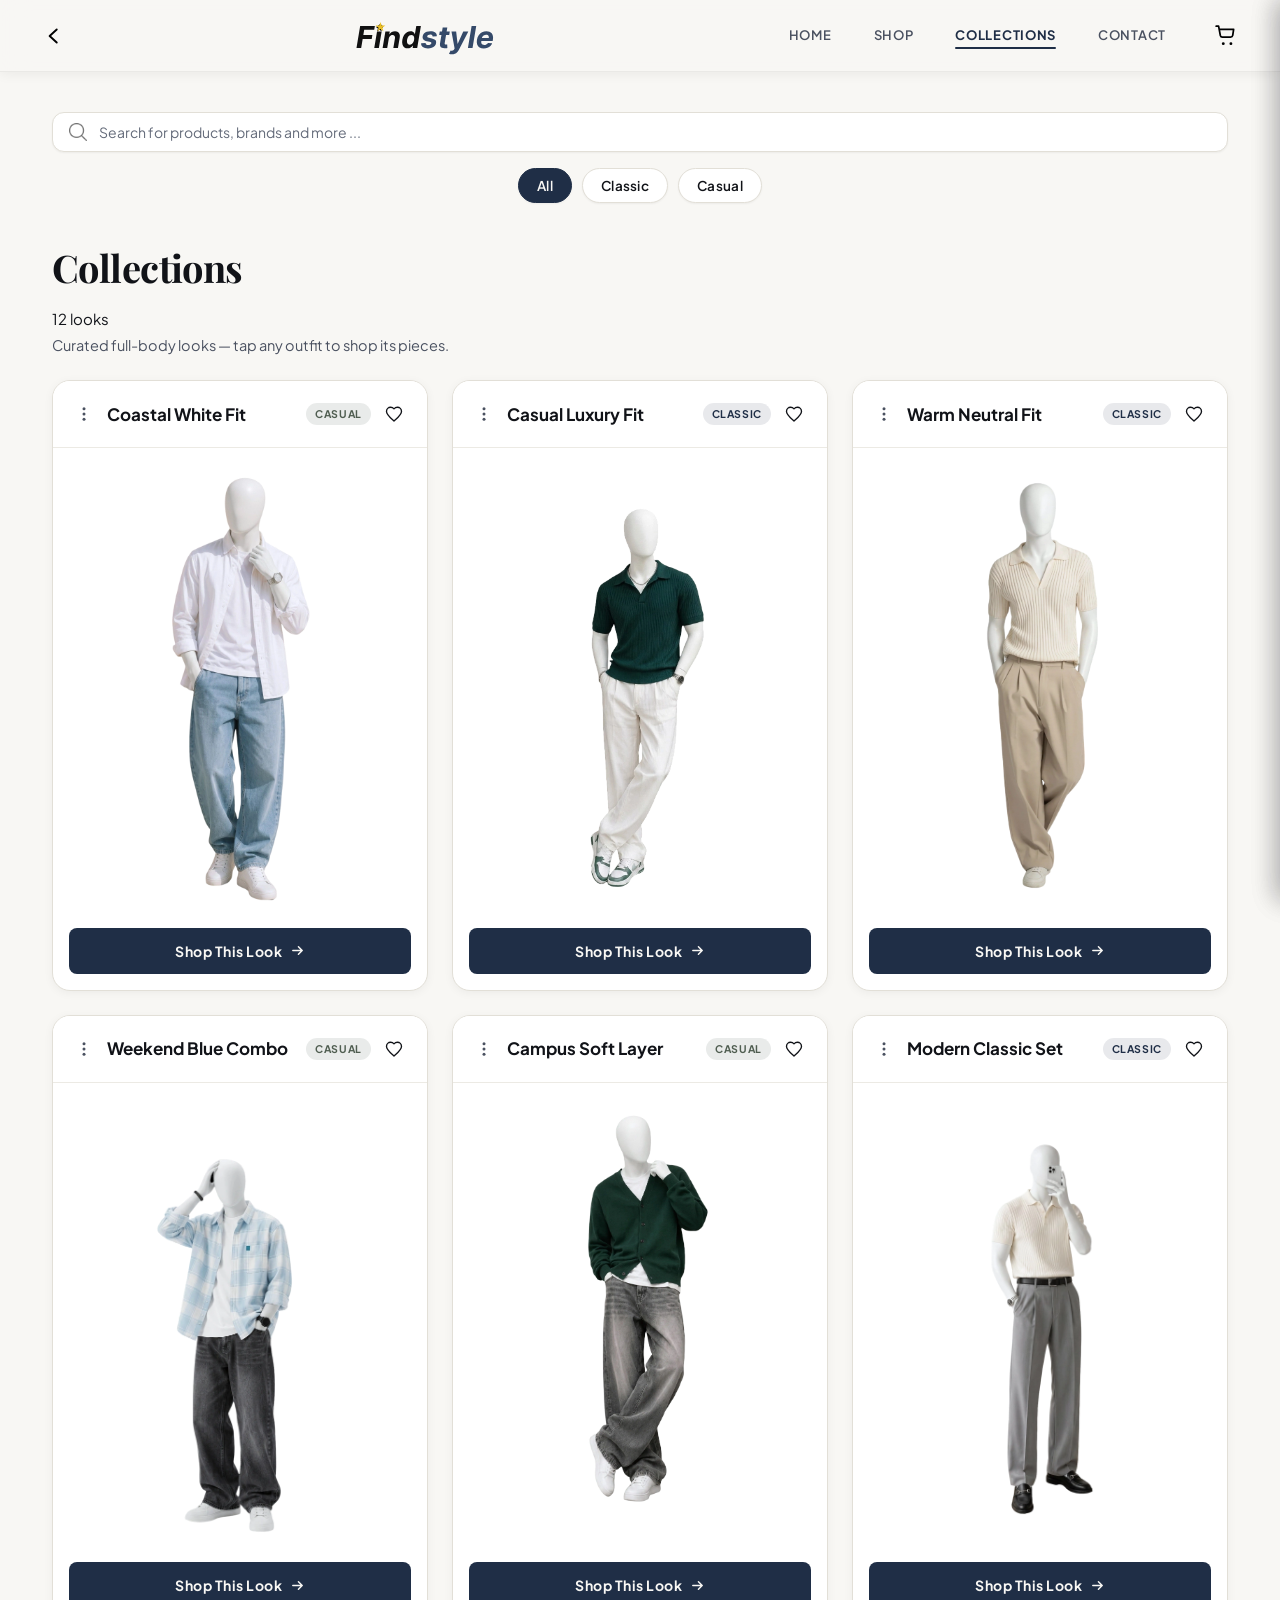
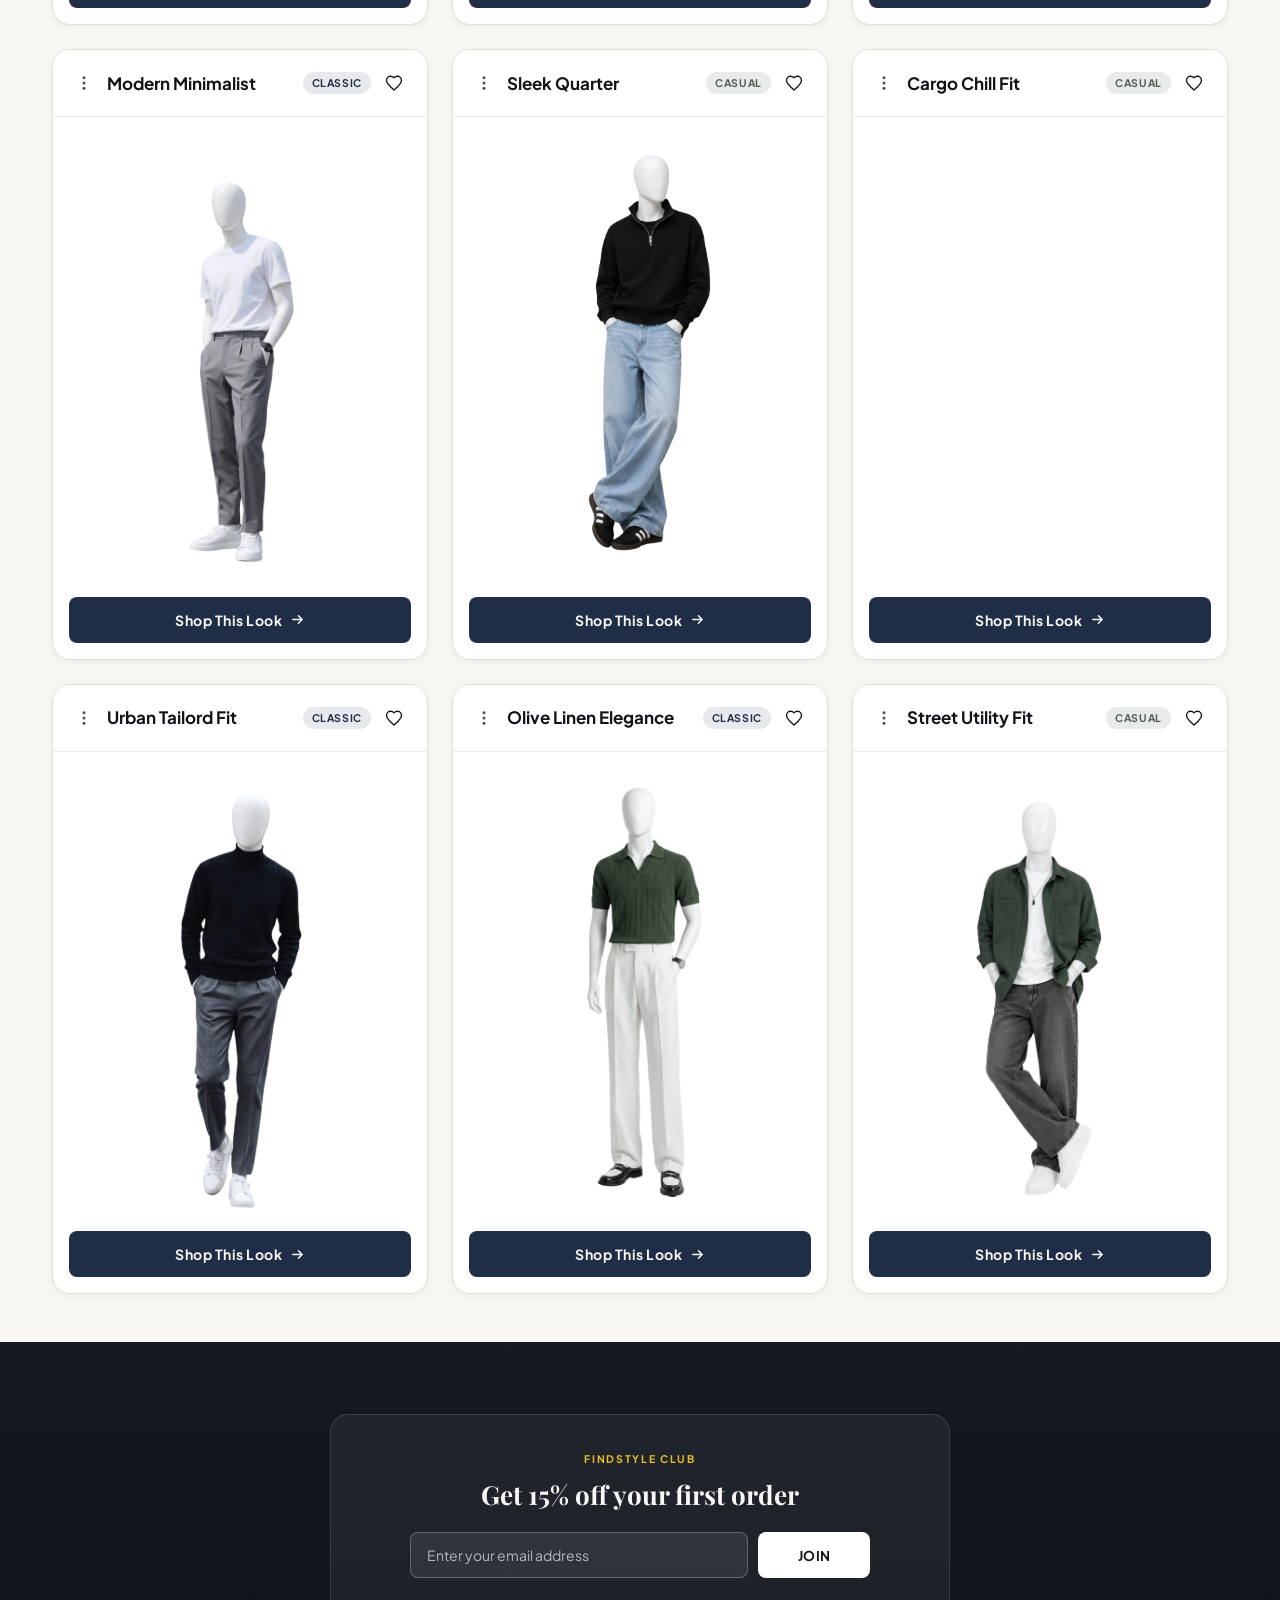
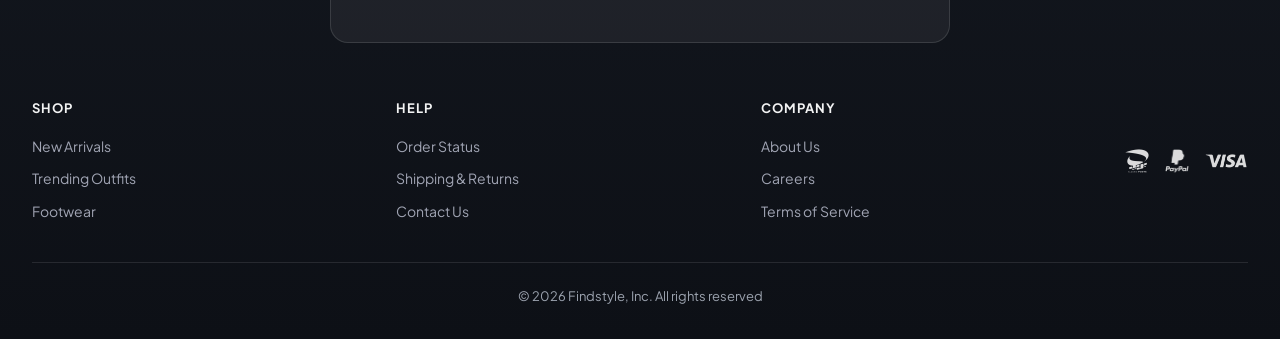
==== commit 9bcb6bc5: "community and footer improve" ====
--- a/collections.html
+++ b/collections.html
@@ -1,4 +1,4 @@
-﻿<!doctype html>
+<!doctype html>
 <html lang="en">
   <head>
     <meta charset="UTF-8" />
@@ -458,11 +458,13 @@
 
     <footer class="site-footer">
       <div class="newsletter">
+        <span class="newsletter-eyebrow">FindStyle Club</span>
         <h2>Get 15% off your first order</h2>
-        <form class="newsletter-form">
+        <form class="newsletter-form" novalidate>
           <input type="email" aria-label="Email address for 15% off first order" placeholder="Enter your email address" required />
           <button type="submit">JOIN</button>
         </form>
+        <p class="newsletter-feedback" role="status" aria-live="polite"></p>
       </div>
       <div class="footer-links">
         <div class="footer-col">
@@ -476,17 +478,17 @@
         <div class="footer-col">
           <h3>HELP</h3>
           <ul>
-            <li><a href="https://wa.me/213559959122">Order Status</a></li>
+            <li><a href="https://wa.me/213559959122" target="_blank" rel="noopener noreferrer">Order Status</a></li>
             <li><button type="button" class="footer-link-soon" data-label="Shipping &amp; Returns">Shipping &amp; Returns</button></li>
-            <li><a href="https://wa.me/213559959122">Contact Us</a></li>
+            <li><a href="https://wa.me/213559959122" target="_blank" rel="noopener noreferrer">Contact Us</a></li>
           </ul>
         </div>
         <div class="footer-col desktop-footer-col">
           <h3>COMPANY</h3>
           <ul>
-            <li><a href="https://wa.me/213559959122">About Us</a></li>
+            <li><a href="https://wa.me/213559959122" target="_blank" rel="noopener noreferrer">About Us</a></li>
             <li><button type="button" class="footer-link-soon" data-label="Careers">Careers</button></li>
-            <li><a href="https://wa.me/213559959122">Terms of Service</a></li>
+            <li><a href="https://wa.me/213559959122" target="_blank" rel="noopener noreferrer">Terms of Service</a></li>
           </ul>
         </div>
         <div class="desktop-payment">
--- a/style.css
+++ b/style.css
@@ -801,6 +801,7 @@
     opacity: 0;
     transform: translateY(28px);
   }
+
   to {
     opacity: 1;
     transform: translateY(0);
@@ -820,6 +821,7 @@
 }
 
 @media (prefers-reduced-motion: reduce) {
+
   .collection-card--reveal,
   .collection-card--reveal.is-visible {
     opacity: 1;
@@ -900,24 +902,20 @@
 
 /* Classic — gradient anchored left */
 .collection-card:has(.classic-content)::before {
-  background: linear-gradient(
-    90deg,
-    rgba(14, 18, 26, 0.82) 0%,
-    rgba(14, 18, 26, 0.50) 42%,
-    rgba(14, 18, 26, 0.10) 68%,
-    transparent 100%
-  );
+  background: linear-gradient(90deg,
+      rgba(14, 18, 26, 0.82) 0%,
+      rgba(14, 18, 26, 0.50) 42%,
+      rgba(14, 18, 26, 0.10) 68%,
+      transparent 100%);
 }
 
 /* Casual — gradient anchored right */
 .collection-card:has(.casual-content)::before {
-  background: linear-gradient(
-    270deg,
-    rgba(14, 18, 26, 0.82) 0%,
-    rgba(14, 18, 26, 0.50) 42%,
-    rgba(14, 18, 26, 0.10) 68%,
-    transparent 100%
-  );
+  background: linear-gradient(270deg,
+      rgba(14, 18, 26, 0.82) 0%,
+      rgba(14, 18, 26, 0.50) 42%,
+      rgba(14, 18, 26, 0.10) 68%,
+      transparent 100%);
 }
 
 /* Dark editorial overlay — anchored left for Classic */
@@ -1363,9 +1361,11 @@
   0% {
     transform: scale(1);
   }
+
   45% {
     transform: scale(1.28);
   }
+
   100% {
     transform: scale(1.05);
   }
@@ -2221,6 +2221,9 @@
    11. Community iPhone Mockup & Layered Ripple Interaction
    -------------------------------------------------------------------------- */
 .desktop-community {
+  --mouse-x: 50%;
+  --mouse-y: 50%;
+  --spotlight-opacity: 0;
   position: relative;
   display: flex;
   align-items: center;
@@ -2231,7 +2234,23 @@
   border-bottom: 1px solid var(--color-border);
   overflow: hidden;
   cursor: pointer;
+  touch-action: pan-y;
   -webkit-tap-highlight-color: transparent;
+  user-select: none;
+}
+
+.desktop-community::before {
+  content: "";
+  position: absolute;
+  inset: 0;
+  background: radial-gradient(420px circle at var(--mouse-x) var(--mouse-y),
+      rgba(201, 154, 46, 0.14) 0%,
+      rgba(31, 46, 70, 0.08) 42%,
+      transparent 74%);
+  opacity: var(--spotlight-opacity);
+  pointer-events: none;
+  z-index: 1;
+  transition: opacity 0.35s ease;
 }
 
 .community-ripple {
@@ -2311,7 +2330,70 @@
   }
 }
 
+/* Micro-spark burst on click */
+.community-spark {
+  --tx: 0px;
+  --ty: 0px;
+  --spark-color: var(--color-accent);
+  position: absolute;
+  width: 6px;
+  height: 6px;
+  border-radius: 50%;
+  background: var(--spark-color);
+  box-shadow: 0 0 8px var(--spark-color);
+  pointer-events: none;
+  z-index: 5;
+  will-change: transform, opacity;
+  animation: communitySparkBurst 0.65s cubic-bezier(0.16, 1, 0.3, 1) forwards;
+}
+
+@keyframes communitySparkBurst {
+  0% {
+    transform: translate(-50%, -50%) translate3d(0, 0, 0) scale(1);
+    opacity: 0.95;
+  }
+
+  100% {
+    transform: translate(-50%, -50%) translate3d(var(--tx), var(--ty), 0) scale(0);
+    opacity: 0;
+  }
+}
+
+/* Click & glide trail ripple */
+.community-trail-ripple {
+  --trail-color: var(--color-primary);
+  position: absolute;
+  width: 56px;
+  height: 56px;
+  border-radius: 50%;
+  border: 1.5px solid var(--trail-color);
+  background: radial-gradient(circle, rgba(255, 255, 255, 0.45) 0%, transparent 68%);
+  pointer-events: none;
+  z-index: 4;
+  will-change: transform, opacity;
+  animation: communityTrailFade 0.68s cubic-bezier(0.16, 1, 0.3, 1) forwards;
+}
+
+@keyframes communityTrailFade {
+  0% {
+    transform: translate(-50%, -50%) scale(0.25);
+    opacity: 0.78;
+  }
+
+  100% {
+    transform: translate(-50%, -50%) scale(1.35);
+    opacity: 0;
+  }
+}
+
 .iphone-container {
+  --tilt-x: 0deg;
+  --tilt-y: 0deg;
+  --hover-y: 0px;
+  --press-scale: 1;
+  --sheen-x: 50%;
+  --sheen-y: 50%;
+  --sheen-opacity: 0;
   position: relative;
   width: clamp(280px, 45vw, 330px);
   height: clamp(520px, 70vw, 580px);
@@ -2322,11 +2404,24 @@
   margin: 0 auto;
   z-index: 10;
   cursor: default;
-  transition: transform 0.38s cubic-bezier(0.16, 1, 0.3, 1), box-shadow 0.38s ease;
+  transform: perspective(1000px) translateY(var(--hover-y)) rotateX(var(--tilt-x)) rotateY(var(--tilt-y)) scale(var(--press-scale));
+  transform-style: preserve-3d;
+  will-change: transform;
+  transition: transform 0.22s cubic-bezier(0.16, 1, 0.3, 1), box-shadow 0.35s ease;
+}
+
+.iphone-container.is-tilting {
+  transition: box-shadow 0.35s ease;
+}
+
+.iphone-container.is-pressing {
+  --press-scale: 0.982;
+  transition: transform 0.12s cubic-bezier(0.22, 1, 0.36, 1), box-shadow 0.2s ease;
 }
 
 .iphone-container.is-pulsing {
-  transform: translateY(-4px) scale(1.015);
+  --hover-y: -4px;
+  --press-scale: 1.018;
   box-shadow: 0 42px 92px rgba(31, 46, 70, 0.38), 0 0 0 6px rgba(255, 255, 255, 0.24), inset 0 0 0 2px rgba(255, 255, 255, 0.16);
 }
 
@@ -2340,12 +2435,19 @@
   background: #000;
   border-radius: var(--radius-pill);
   z-index: 20;
+  transition: width 0.32s cubic-bezier(0.34, 1.56, 0.64, 1), box-shadow 0.32s ease;
+}
+
+.iphone-container.is-pulsing .dynamic-island {
+  width: 118px;
+  box-shadow: 0 0 0 2px rgba(201, 154, 46, 0.45), 0 0 14px rgba(201, 154, 46, 0.28);
 }
 
 .iphone-screen {
+  position: relative;
   width: 100%;
   height: 100%;
-  background: linear-gradient(180deg, #f7f9ff 0%, #e4e7f3 45%, #d5d9e9 100%);
+  background: linear-gradient(180deg, var(--color-bg-body) 0%, var(--color-bg-muted) 100%);
   border-radius: 38px;
   overflow: hidden;
   display: flex;
@@ -2353,7 +2455,42 @@
   align-items: center;
   justify-content: center;
   text-align: center;
-  padding: 24px;
+  padding: 24px 20px 16px;
+}
+
+.iphone-screen::after {
+  content: "";
+  position: absolute;
+  inset: 0;
+  background: radial-gradient(280px circle at var(--sheen-x) var(--sheen-y),
+      rgba(255, 255, 255, 0.44) 0%,
+      rgba(255, 255, 255, 0.10) 42%,
+      transparent 72%);
+  opacity: var(--sheen-opacity);
+  pointer-events: none;
+  z-index: 15;
+  transition: opacity 0.35s ease;
+}
+
+/* FindStyle Club eyebrow label */
+.community-eyebrow {
+  display: block;
+  font-family: var(--font-body);
+  font-size: 10px;
+  font-weight: 700;
+  letter-spacing: 0.15em;
+  text-transform: uppercase;
+  color: var(--color-accent);
+  margin-bottom: 8px;
+}
+
+.screen-content {
+  display: flex;
+  flex-direction: column;
+  align-items: center;
+  justify-content: center;
+  width: 100%;
+  flex: 1;
 }
 
 .screen-content h2 {
@@ -2362,6 +2499,7 @@
   font-size: clamp(22px, 3.5vw, 26px);
   font-weight: 700;
   letter-spacing: -0.015em;
+  text-wrap: balance;
 }
 
 .screen-content p {
@@ -2378,6 +2516,9 @@
 }
 
 .social-btn {
+  --mag-x: 0px;
+  --mag-y: 0px;
+  --btn-scale: 1;
   display: inline-flex;
   align-items: center;
   justify-content: center;
@@ -2387,21 +2528,67 @@
   background: linear-gradient(135deg, var(--color-primary), var(--color-secondary));
   box-shadow: 0 8px 16px rgba(31, 46, 70, 0.24);
   touch-action: manipulation;
-  transition: transform var(--transition-fast), box-shadow var(--transition-fast);
+  color: #ffffff;
+  transform: translate3d(var(--mag-x), var(--mag-y), 0) scale(var(--btn-scale));
+  transition: transform 0.24s cubic-bezier(0.22, 1, 0.36, 1), box-shadow var(--transition-fast);
 }
 
 .social-btn:hover {
-  transform: translateY(-2px);
+  --btn-scale: 1.06;
   box-shadow: 0 12px 22px rgba(31, 46, 70, 0.34);
 }
 
 .social-btn:active {
-  transform: scale(0.94);
-}
-
-.social-btn img {
-  width: 24px;
-  height: 24px;
+  --btn-scale: 0.92;
+}
+
+.social-btn:focus-visible {
+  outline: 2px solid var(--color-accent);
+  outline-offset: 3px;
+}
+
+.social-btn img,
+.social-btn svg {
+  width: 22px;
+  height: 22px;
+  flex-shrink: 0;
+  transform: translate3d(calc(var(--mag-x) * 0.35), calc(var(--mag-y) * 0.35), 0);
+  transition: transform 0.18s ease-out;
+}
+
+/* iOS-style home indicator bar */
+.iphone-home-bar {
+  width: 100px;
+  height: 4px;
+  background: rgba(17, 19, 24, 0.18);
+  border-radius: 2px;
+  margin-top: auto;
+  margin-bottom: 2px;
+  align-self: center;
+  flex-shrink: 0;
+}
+
+/* Desktop hover lift on the phone mockup */
+@media (hover: hover) and (pointer: fine) and (prefers-reduced-motion: no-preference) {
+  .iphone-container:not(.is-pulsing):hover {
+    --hover-y: -4px;
+    box-shadow: 0 32px 64px rgba(31, 46, 70, 0.22), 0 8px 24px rgba(31, 46, 70, 0.14);
+  }
+}
+
+@media (prefers-reduced-motion: reduce) {
+
+  .desktop-community::before,
+  .iphone-screen::after {
+    display: none;
+  }
+
+  .iphone-container,
+  .social-btn,
+  .social-btn svg {
+    transform: none !important;
+    transition: none !important;
+  }
 }
 
 /* --------------------------------------------------------------------------
@@ -2426,20 +2613,40 @@
   justify-content: center;
   align-items: center;
   text-align: center;
-  padding: 16px 12px;
+  padding: 20px 14px;
   box-shadow: var(--shadow-xs);
-  transition: transform var(--transition-fast), box-shadow var(--transition-fast);
+  transition: transform var(--transition-fast), box-shadow var(--transition-fast), border-color var(--transition-fast);
 }
 
 .feature-card:hover {
   transform: translateY(-2px);
   box-shadow: var(--shadow-card);
-}
-
-.feature-card img {
-  height: 28px;
-  width: 28px;
-  margin-bottom: 8px;
+  border-color: var(--color-border-hover);
+}
+
+.feature-icon {
+  display: inline-flex;
+  align-items: center;
+  justify-content: center;
+  width: 48px;
+  height: 48px;
+  border-radius: 50%;
+  background: var(--color-bg-subtle);
+  color: var(--color-primary);
+  margin-bottom: 10px;
+  transition: background-color var(--transition-fast), color var(--transition-fast), transform var(--transition-fast);
+}
+
+.feature-card:hover .feature-icon {
+  background: var(--color-primary);
+  color: #ffffff;
+  transform: scale(1.06);
+}
+
+.feature-card img,
+.feature-icon svg {
+  height: 22px;
+  width: 22px;
   object-fit: contain;
 }
 
@@ -2453,6 +2660,14 @@
 .feature-card p {
   font-size: 12px;
   color: var(--color-text-muted);
+}
+
+@media (prefers-reduced-motion: reduce) {
+
+  .feature-card:hover,
+  .feature-card:hover .feature-icon {
+    transform: none;
+  }
 }
 
 /* --------------------------------------------------------------------------
@@ -2478,6 +2693,17 @@
   overflow: hidden;
 }
 
+.newsletter-eyebrow {
+  display: block;
+  font-family: var(--font-body);
+  font-size: 10.5px;
+  font-weight: 700;
+  letter-spacing: 0.16em;
+  text-transform: uppercase;
+  color: var(--color-accent-bright);
+  margin-bottom: 8px;
+}
+
 .newsletter h2 {
   font-family: var(--font-display);
   font-size: clamp(22px, 3.5vw, 26px);
@@ -2495,6 +2721,22 @@
   width: 100%;
   max-width: 460px;
   margin: 0 auto;
+}
+
+@media (min-width: 560px) {
+  .newsletter-form {
+    flex-direction: row;
+    align-items: center;
+  }
+
+  .newsletter-form input {
+    text-align: left;
+  }
+
+  .newsletter-form button {
+    width: auto;
+    min-width: 112px;
+  }
 }
 
 .newsletter-form input {
@@ -2510,12 +2752,13 @@
   background: rgba(255, 255, 255, 0.08);
   color: var(--color-text-inverse);
   outline: none;
-  transition: border-color var(--transition-fast), background-color var(--transition-fast);
-}
-
-.newsletter-form input:focus {
-  border-color: var(--color-text-inverse);
+  transition: border-color var(--transition-fast), background-color var(--transition-fast), box-shadow var(--transition-fast);
+}
+
+.newsletter-form input:focus-visible {
+  border-color: var(--color-accent-bright);
   background: rgba(255, 255, 255, 0.12);
+  box-shadow: 0 0 0 3px rgba(234, 191, 38, 0.22);
 }
 
 .newsletter-form input::placeholder {
@@ -2546,9 +2789,32 @@
   transform: translateY(-1px);
 }
 
+.newsletter-form button.is-subscribed {
+  background: var(--color-accent-bright);
+  color: var(--color-text-main);
+  cursor: default;
+  transform: none;
+}
+
 .newsletter-form button:focus-visible {
-  outline: 2px solid var(--color-text-inverse);
+  outline: 2px solid var(--color-accent-bright);
   outline-offset: 2px;
+}
+
+.newsletter-feedback {
+  min-height: 18px;
+  margin-top: 10px;
+  font-size: 13px;
+  color: rgba(255, 255, 255, 0.85);
+}
+
+.newsletter-feedback.is-error {
+  color: #fca5a5;
+}
+
+.newsletter-feedback.is-success {
+  color: var(--color-accent-bright);
+  font-weight: 600;
 }
 
 .footer-links {
@@ -2574,13 +2840,31 @@
   gap: 10px;
 }
 
-.footer-col a {
+.footer-col a,
+.footer-col .footer-link-soon {
   font-size: 14px;
   color: #a1a5b4;
-  transition: color var(--transition-fast);
-}
-
-.footer-col a:hover {
+  background: none;
+  border: none;
+  padding: 0;
+  font-family: inherit;
+  cursor: pointer;
+  text-align: left;
+  display: inline-block;
+  transition: color var(--transition-fast), transform var(--transition-fast);
+}
+
+.footer-col a:hover,
+.footer-col .footer-link-soon:hover {
+  color: var(--color-text-inverse);
+  transform: translateX(2px);
+}
+
+.footer-col a:focus-visible,
+.footer-col .footer-link-soon:focus-visible {
+  outline: 2px solid var(--color-accent-bright);
+  outline-offset: 3px;
+  border-radius: 3px;
   color: var(--color-text-inverse);
 }
 
@@ -3338,7 +3622,9 @@
     transform: none;
   }
 
-  .community-ripple {
+  .community-ripple,
+  .community-spark,
+  .community-trail-ripple {
     display: none;
   }
 
@@ -4014,9 +4300,11 @@
   0% {
     transform: scale(1);
   }
+
   45% {
     transform: scale(1.32);
   }
+
   100% {
     transform: scale(1);
   }
@@ -4151,33 +4439,45 @@
 .shop-grid.is-visible .product-card:nth-child(1),
 .related-grid.is-visible .product-card:nth-child(1),
 .outfit-grid.is-visible .outfit-card:nth-child(1),
-.featurs.is-visible .feature-card:nth-child(1) { transition-delay: 0ms; }
+.featurs.is-visible .feature-card:nth-child(1) {
+  transition-delay: 0ms;
+}
 
 .category-row.is-visible .product-card:nth-child(2),
 .shop-grid.is-visible .product-card:nth-child(2),
 .related-grid.is-visible .product-card:nth-child(2),
 .outfit-grid.is-visible .outfit-card:nth-child(2),
-.featurs.is-visible .feature-card:nth-child(2) { transition-delay: 50ms; }
+.featurs.is-visible .feature-card:nth-child(2) {
+  transition-delay: 50ms;
+}
 
 .category-row.is-visible .product-card:nth-child(3),
 .shop-grid.is-visible .product-card:nth-child(3),
 .related-grid.is-visible .product-card:nth-child(3),
 .outfit-grid.is-visible .outfit-card:nth-child(3),
-.featurs.is-visible .feature-card:nth-child(3) { transition-delay: 100ms; }
+.featurs.is-visible .feature-card:nth-child(3) {
+  transition-delay: 100ms;
+}
 
 .category-row.is-visible .product-card:nth-child(4),
 .shop-grid.is-visible .product-card:nth-child(4),
 .related-grid.is-visible .product-card:nth-child(4),
 .outfit-grid.is-visible .outfit-card:nth-child(4),
-.featurs.is-visible .feature-card:nth-child(4) { transition-delay: 150ms; }
+.featurs.is-visible .feature-card:nth-child(4) {
+  transition-delay: 150ms;
+}
 
 .category-row.is-visible .product-card:nth-child(5),
 .shop-grid.is-visible .product-card:nth-child(5),
-.outfit-grid.is-visible .outfit-card:nth-child(5) { transition-delay: 200ms; }
+.outfit-grid.is-visible .outfit-card:nth-child(5) {
+  transition-delay: 200ms;
+}
 
 .category-row.is-visible .product-card:nth-child(6),
 .shop-grid.is-visible .product-card:nth-child(6),
-.outfit-grid.is-visible .outfit-card:nth-child(6) { transition-delay: 250ms; }
+.outfit-grid.is-visible .outfit-card:nth-child(6) {
+  transition-delay: 250ms;
+}
 
 /* ── Top Scroll-Progress Bar ─────────────────────────────────────────────── */
 .scroll-progress-bar {
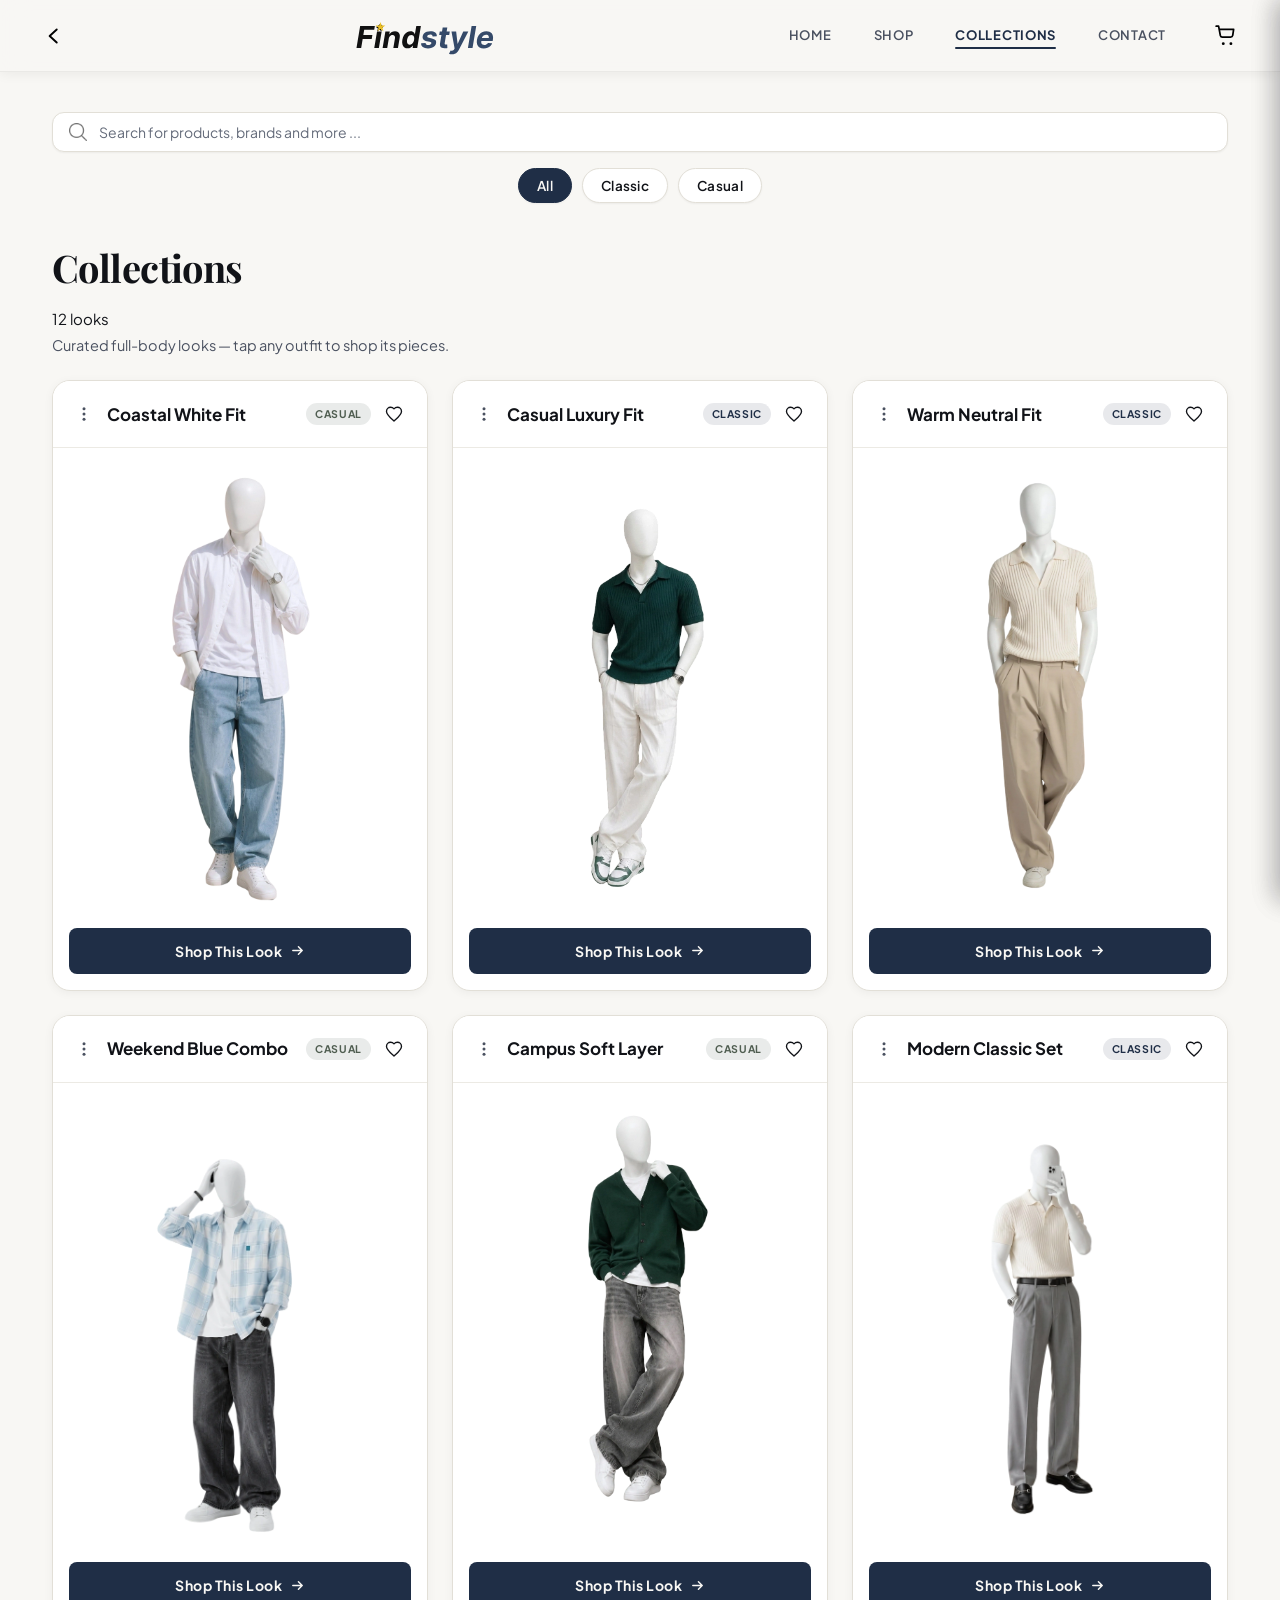
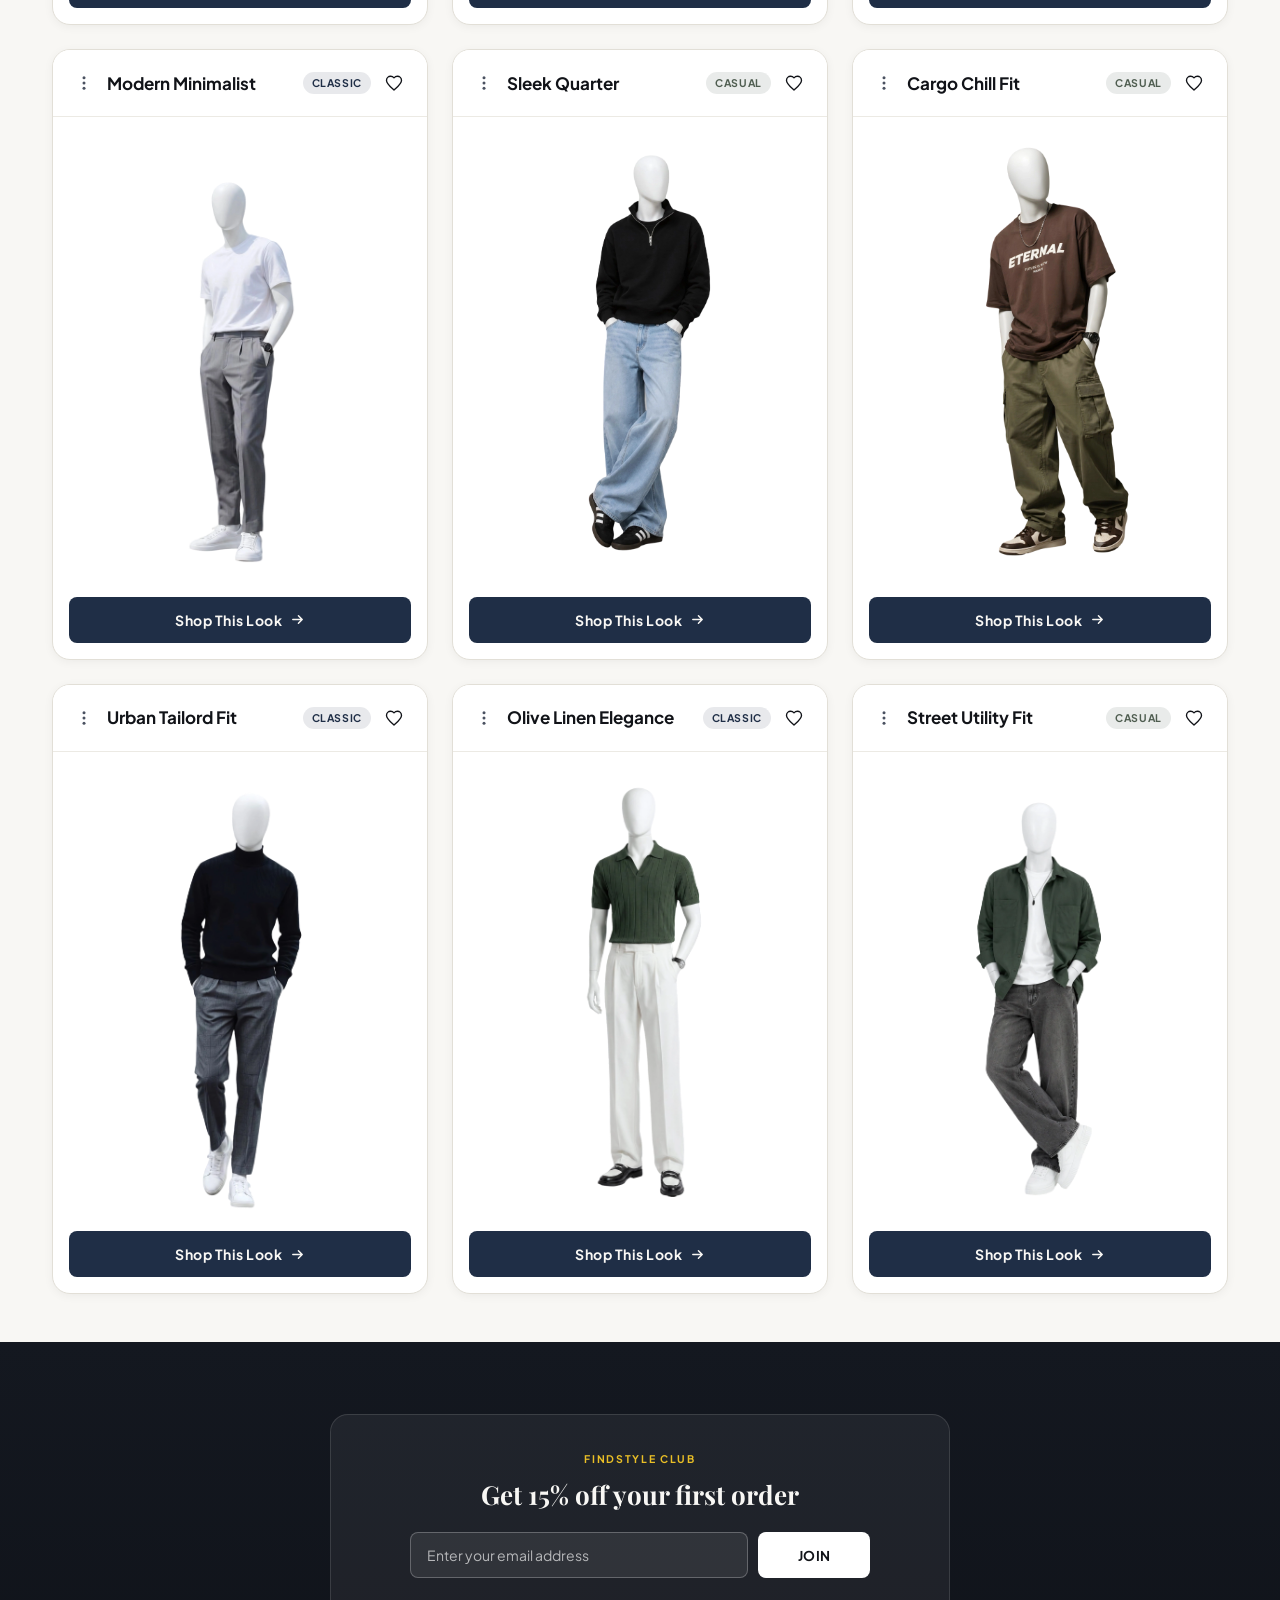
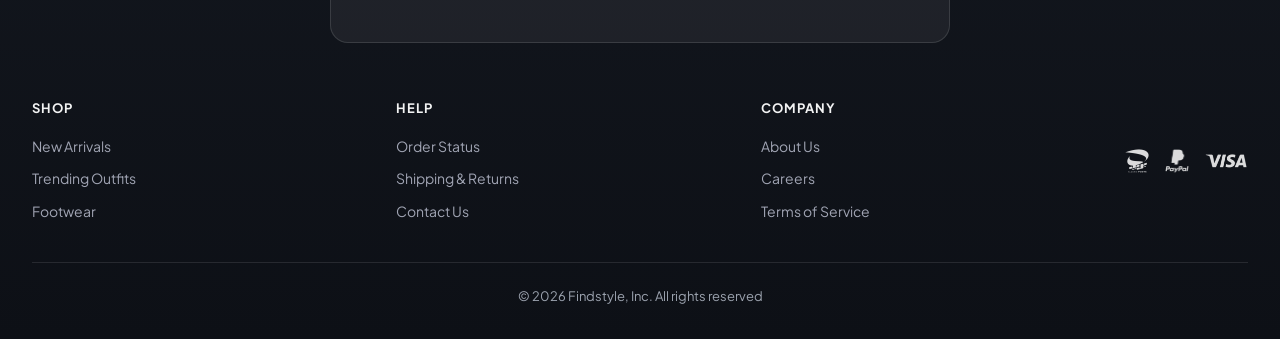
==== commit 665d328e: "chore: add favicon.svg, ignore .wrangler, and fix favicon links" ====
--- a/collections.html
+++ b/collections.html
@@ -17,7 +17,7 @@
     <meta name="twitter:description" content="Shop complete styled looks with FindStyle Collections. Handcrafted classic and casual outfit pairings with one-tap piece breakdown and fast delivery." />
     <meta name="twitter:image" content="https://nassim-dev1.github.io/findstyle-ecommerce/img/general/classic1.webp" />
     <link rel="stylesheet" href="style.css" />
-    <link rel="icon" href="favicon.png" />
+    <link rel="icon" href="favicon.svg" type="image/svg+xml" />
     <link rel="preconnect" href="https://fonts.googleapis.com" />
     <link rel="preconnect" href="https://fonts.gstatic.com" crossorigin />
     <link
